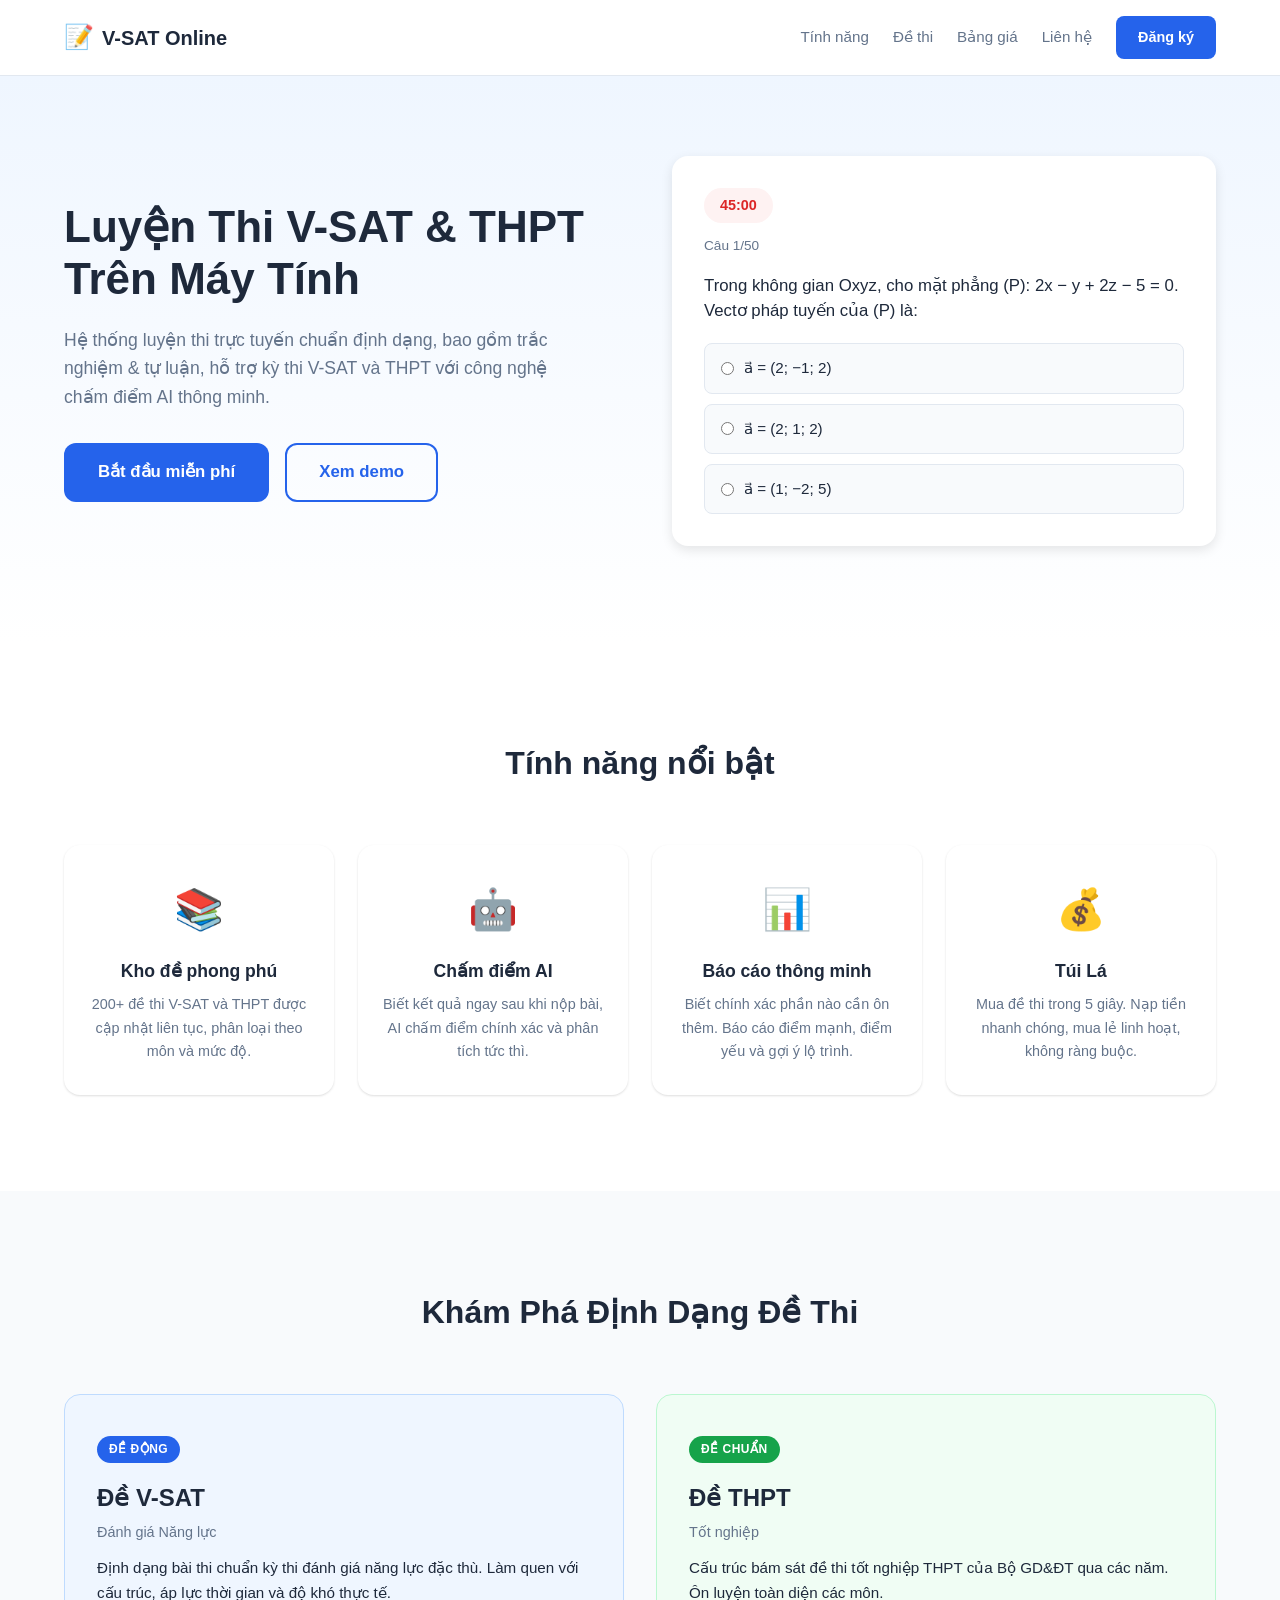
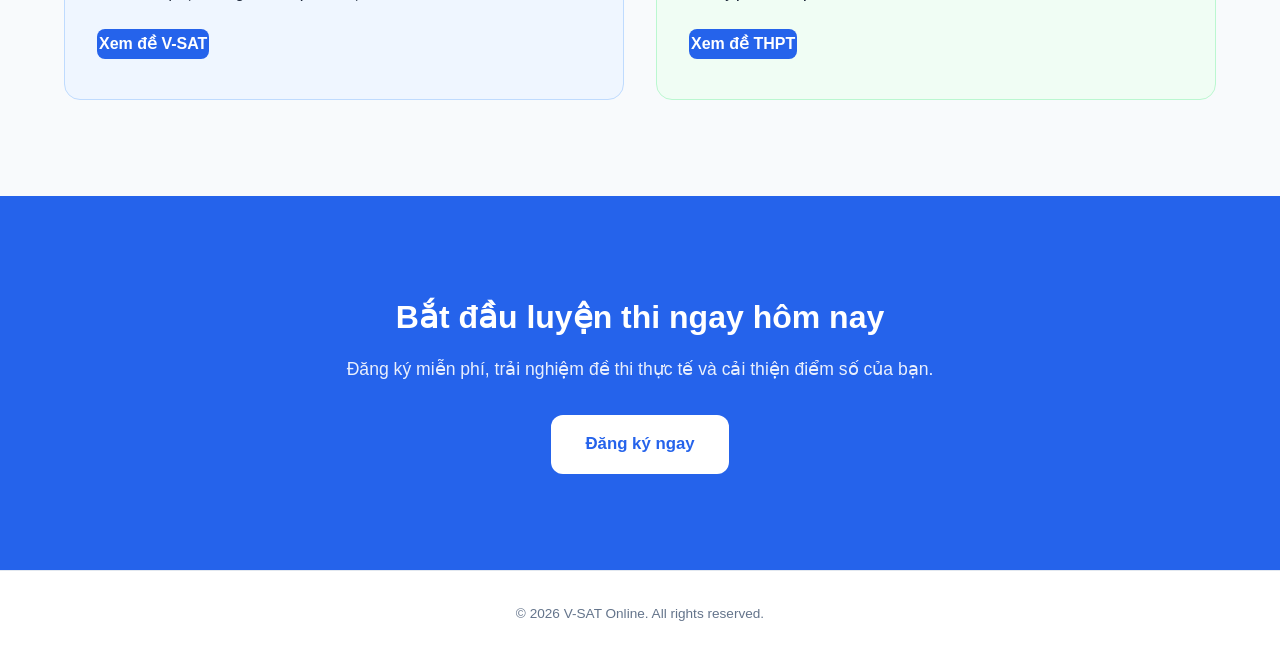
==== index.html @ c8a0648d "feat: scaffold landing page — header, hero, features, formats, CTA, footer" ====
<!DOCTYPE html>
<html lang="vi">
<head>
  <meta charset="UTF-8">
  <meta name="viewport" content="width=device-width, initial-scale=1.0">
  <title>Luyện Thi V-SAT & THPT Online</title>
  <link rel="stylesheet" href="style.css">
</head>
<body>
  <!-- Header -->
  <header class="header">
    <div class="container header__inner">
      <a href="/" class="logo">
        <span class="logo__icon">📝</span>
        <span class="logo__text">V-SAT Online</span>
      </a>
      <nav class="nav">
        <a href="#features" class="nav__link">Tính năng</a>
        <a href="#formats" class="nav__link">Đề thi</a>
        <a href="#pricing" class="nav__link">Bảng giá</a>
        <a href="#contact" class="nav__link">Liên hệ</a>
        <a href="#" class="btn btn--primary btn--sm">Đăng ký</a>
      </nav>
    </div>
  </header>

  <!-- Hero -->
  <section class="hero">
    <div class="container hero__inner">
      <div class="hero__content">
        <h1 class="hero__title">Luyện Thi V-SAT & THPT<br>Trên Máy Tính</h1>
        <p class="hero__desc">Hệ thống luyện thi trực tuyến chuẩn định dạng, bao gồm trắc nghiệm & tự luận, hỗ trợ kỳ thi V-SAT và THPT với công nghệ chấm điểm AI thông minh.</p>
        <div class="hero__actions">
          <a href="#" class="btn btn--primary btn--lg">Bắt đầu miễn phí</a>
          <a href="#" class="btn btn--outline btn--lg">Xem demo</a>
        </div>
      </div>
      <div class="hero__visual">
        <div class="hero__card">
          <div class="mock-exam">
            <div class="mock-exam__timer">45:00</div>
            <div class="mock-exam__progress">Câu 1/50</div>
            <p class="mock-exam__question">Trong không gian Oxyz, cho mặt phẳng (P): 2x − y + 2z − 5 = 0. Vectơ pháp tuyến của (P) là:</p>
            <div class="mock-exam__answers">
              <label class="mock-exam__option"><input type="radio" name="demo"> a⃗ = (2; −1; 2)</label>
              <label class="mock-exam__option"><input type="radio" name="demo"> a⃗ = (2; 1; 2)</label>
              <label class="mock-exam__option"><input type="radio" name="demo"> a⃗ = (1; −2; 5)</label>
            </div>
          </div>
        </div>
      </div>
    </div>
  </section>

  <!-- Features -->
  <section id="features" class="section">
    <div class="container">
      <h2 class="section__title">Tính năng nổi bật</h2>
      <div class="features-grid">
        <div class="feature-card">
          <div class="feature-card__icon">📚</div>
          <h3 class="feature-card__title">Kho đề phong phú</h3>
          <p class="feature-card__desc">200+ đề thi V-SAT và THPT được cập nhật liên tục, phân loại theo môn và mức độ.</p>
        </div>
        <div class="feature-card">
          <div class="feature-card__icon">🤖</div>
          <h3 class="feature-card__title">Chấm điểm AI</h3>
          <p class="feature-card__desc">Biết kết quả ngay sau khi nộp bài, AI chấm điểm chính xác và phân tích tức thì.</p>
        </div>
        <div class="feature-card">
          <div class="feature-card__icon">📊</div>
          <h3 class="feature-card__title">Báo cáo thông minh</h3>
          <p class="feature-card__desc">Biết chính xác phần nào cần ôn thêm. Báo cáo điểm mạnh, điểm yếu và gợi ý lộ trình.</p>
        </div>
        <div class="feature-card">
          <div class="feature-card__icon">💰</div>
          <h3 class="feature-card__title">Túi Lá</h3>
          <p class="feature-card__desc">Mua đề thi trong 5 giây. Nạp tiền nhanh chóng, mua lẻ linh hoạt, không ràng buộc.</p>
        </div>
      </div>
    </div>
  </section>

  <!-- Formats -->
  <section id="formats" class="section section--alt">
    <div class="container">
      <h2 class="section__title">Khám Phá Định Dạng Đề Thi</h2>
      <div class="formats-grid">
        <div class="format-card format-card--blue">
          <span class="format-card__badge">Đề động</span>
          <h3 class="format-card__title">Đề V-SAT</h3>
          <p class="format-card__sub">Đánh giá Năng lực</p>
          <p class="format-card__desc">Định dạng bài thi chuẩn kỳ thi đánh giá năng lực đặc thù. Làm quen với cấu trúc, áp lực thời gian và độ khó thực tế.</p>
          <a href="#" class="btn btn--primary">Xem đề V-SAT</a>
        </div>
        <div class="format-card format-card--green">
          <span class="format-card__badge">Đề chuẩn</span>
          <h3 class="format-card__title">Đề THPT</h3>
          <p class="format-card__sub">Tốt nghiệp</p>
          <p class="format-card__desc">Cấu trúc bám sát đề thi tốt nghiệp THPT của Bộ GD&ĐT qua các năm. Ôn luyện toàn diện các môn.</p>
          <a href="#" class="btn btn--primary">Xem đề THPT</a>
        </div>
      </div>
    </div>
  </section>

  <!-- CTA -->
  <section class="section cta">
    <div class="container cta__inner">
      <h2 class="cta__title">Bắt đầu luyện thi ngay hôm nay</h2>
      <p class="cta__desc">Đăng ký miễn phí, trải nghiệm đề thi thực tế và cải thiện điểm số của bạn.</p>
      <a href="#" class="btn btn--primary btn--lg">Đăng ký ngay</a>
    </div>
  </section>

  <!-- Footer -->
  <footer class="footer">
    <div class="container footer__inner">
      <p class="footer__copy">&copy; 2026 V-SAT Online. All rights reserved.</p>
    </div>
  </footer>
</body>
</html>
---- style.css ----
/* ========== RESET & BASE ========== */
*, *::before, *::after { margin: 0; padding: 0; box-sizing: border-box; }

:root {
  --color-primary: #2563eb;
  --color-primary-dark: #1d4ed8;
  --color-primary-light: #eff6ff;
  --color-green: #16a34a;
  --color-green-light: #f0fdf4;
  --color-text: #1e293b;
  --color-text-muted: #64748b;
  --color-bg: #ffffff;
  --color-bg-alt: #f8fafc;
  --color-border: #e2e8f0;
  --radius: 16px;
  --radius-sm: 8px;
  --shadow: 0 1px 3px rgba(0,0,0,.08), 0 1px 2px rgba(0,0,0,.06);
  --shadow-md: 0 4px 12px rgba(0,0,0,.1);
  --font: 'Inter', -apple-system, BlinkMacSystemFont, 'Segoe UI', sans-serif;
  --max-w: 1200px;
}

html { scroll-behavior: smooth; }

body {
  font-family: var(--font);
  color: var(--color-text);
  background: var(--color-bg);
  line-height: 1.6;
  -webkit-font-smoothing: antialiased;
}

a { text-decoration: none; color: inherit; }
img { max-width: 100%; display: block; }

.container {
  max-width: var(--max-w);
  margin: 0 auto;
  padding: 0 24px;
}

/* ========== HEADER ========== */
.header {
  position: sticky;
  top: 0;
  z-index: 100;
  background: var(--color-bg);
  border-bottom: 1px solid var(--color-border);
  padding: 16px 0;
}

.header__inner {
  display: flex;
  align-items: center;
  justify-content: space-between;
}

.logo {
  display: flex;
  align-items: center;
  gap: 8px;
  font-weight: 700;
  font-size: 1.25rem;
}

.logo__icon { font-size: 1.5rem; }

.nav {
  display: flex;
  align-items: center;
  gap: 24px;
}

.nav__link {
  font-size: .95rem;
  color: var(--color-text-muted);
  transition: color .2s;
}

.nav__link:hover { color: var(--color-primary); }

/* ========== BUTTONS ========== */
.btn {
  display: inline-flex;
  align-items: center;
  justify-content: center;
  font-weight: 600;
  border-radius: var(--radius-sm);
  border: 2px solid transparent;
  cursor: pointer;
  transition: all .2s;
  white-space: nowrap;
}

.btn--primary {
  background: var(--color-primary);
  color: #fff;
}

.btn--primary:hover {
  background: var(--color-primary-dark);
}

.btn--outline {
  background: transparent;
  color: var(--color-primary);
  border-color: var(--color-primary);
}

.btn--outline:hover {
  background: var(--color-primary-light);
}

.btn--sm { padding: 8px 20px; font-size: .9rem; }
.btn--md { padding: 12px 28px; font-size: 1rem; }
.btn--lg { padding: 14px 32px; font-size: 1.05rem; border-radius: 12px; }

/* ========== HERO ========== */
.hero {
  padding: 80px 0 96px;
  background: linear-gradient(180deg, var(--color-primary-light) 0%, var(--color-bg) 100%);
}

.hero__inner {
  display: grid;
  grid-template-columns: 1fr 1fr;
  gap: 64px;
  align-items: center;
}

.hero__title {
  font-size: 2.75rem;
  font-weight: 800;
  line-height: 1.2;
  margin-bottom: 20px;
}

.hero__desc {
  font-size: 1.1rem;
  color: var(--color-text-muted);
  margin-bottom: 32px;
  max-width: 520px;
}

.hero__actions {
  display: flex;
  gap: 16px;
  flex-wrap: wrap;
}

/* Hero mock card */
.hero__card {
  background: var(--color-bg);
  border-radius: var(--radius);
  box-shadow: var(--shadow-md);
  padding: 32px;
}

.mock-exam__timer {
  display: inline-block;
  background: #fef2f2;
  color: #dc2626;
  font-weight: 700;
  font-size: .9rem;
  padding: 6px 16px;
  border-radius: 999px;
  margin-bottom: 12px;
}

.mock-exam__progress {
  font-size: .85rem;
  color: var(--color-text-muted);
  margin-bottom: 16px;
}

.mock-exam__question {
  font-size: 1.05rem;
  margin-bottom: 20px;
  line-height: 1.5;
}

.mock-exam__answers {
  display: flex;
  flex-direction: column;
  gap: 10px;
}

.mock-exam__option {
  display: flex;
  align-items: center;
  gap: 10px;
  padding: 12px 16px;
  background: var(--color-bg-alt);
  border-radius: var(--radius-sm);
  border: 1px solid var(--color-border);
  cursor: pointer;
  transition: border-color .2s;
  font-size: .95rem;
}

.mock-exam__option:hover {
  border-color: var(--color-primary);
}

/* ========== SECTION ========== */
.section {
  padding: 96px 0;
}

.section--alt {
  background: var(--color-bg-alt);
}

.section__title {
  text-align: center;
  font-size: 2rem;
  font-weight: 800;
  margin-bottom: 56px;
}

/* ========== FEATURES ========== */
.features-grid {
  display: grid;
  grid-template-columns: repeat(4, 1fr);
  gap: 24px;
}

.feature-card {
  background: var(--color-bg);
  border-radius: var(--radius);
  padding: 32px 24px;
  box-shadow: var(--shadow);
  text-align: center;
  transition: transform .2s, box-shadow .2s;
}

.feature-card:hover {
  transform: translateY(-4px);
  box-shadow: var(--shadow-md);
}

.feature-card__icon {
  font-size: 2.5rem;
  margin-bottom: 16px;
}

.feature-card__title {
  font-size: 1.1rem;
  font-weight: 700;
  margin-bottom: 8px;
}

.feature-card__desc {
  font-size: .9rem;
  color: var(--color-text-muted);
}

/* ========== FORMATS ========== */
.formats-grid {
  display: grid;
  grid-template-columns: repeat(2, 1fr);
  gap: 32px;
}

.format-card {
  border-radius: var(--radius);
  padding: 40px 32px;
  position: relative;
}

.format-card--blue {
  background: var(--color-primary-light);
  border: 1px solid #bfdbfe;
}

.format-card--green {
  background: var(--color-green-light);
  border: 1px solid #bbf7d0;
}

.format-card__badge {
  display: inline-block;
  font-size: .75rem;
  font-weight: 600;
  text-transform: uppercase;
  letter-spacing: .5px;
  padding: 4px 12px;
  border-radius: 999px;
  margin-bottom: 16px;
}

.format-card--blue .format-card__badge {
  background: var(--color-primary);
  color: #fff;
}

.format-card--green .format-card__badge {
  background: var(--color-green);
  color: #fff;
}

.format-card__title {
  font-size: 1.5rem;
  font-weight: 800;
  margin-bottom: 4px;
}

.format-card__sub {
  font-size: .9rem;
  color: var(--color-text-muted);
  margin-bottom: 12px;
}

.format-card__desc {
  font-size: .95rem;
  margin-bottom: 24px;
}

/* ========== CTA ========== */
.cta {
  background: var(--color-primary);
  color: #fff;
  text-align: center;
}

.cta__title {
  font-size: 2rem;
  font-weight: 800;
  margin-bottom: 12px;
  color: #fff;
}

.cta__desc {
  font-size: 1.1rem;
  opacity: .9;
  margin-bottom: 32px;
  color: #fff;
}

.cta .btn--primary {
  background: #fff;
  color: var(--color-primary);
}

.cta .btn--primary:hover {
  background: #f0f0f0;
}

/* ========== FOOTER ========== */
.footer {
  padding: 32px 0;
  border-top: 1px solid var(--color-border);
  text-align: center;
}

.footer__copy {
  font-size: .85rem;
  color: var(--color-text-muted);
}

/* ========== RESPONSIVE ========== */
@media (max-width: 1024px) {
  .features-grid { grid-template-columns: repeat(2, 1fr); }
  .hero__inner { gap: 40px; }
}

@media (max-width: 768px) {
  .hero__inner { grid-template-columns: 1fr; text-align: center; }
  .hero__title { font-size: 2rem; }
  .hero__desc { margin: 0 auto 32px; }
  .hero__actions { justify-content: center; }
  .features-grid { grid-template-columns: 1fr; }
  .formats-grid { grid-template-columns: 1fr; }
  .nav { display: none; } /* TODO: hamburger menu */
  .section { padding: 64px 0; }
  .hero { padding: 48px 0 64px; }
}
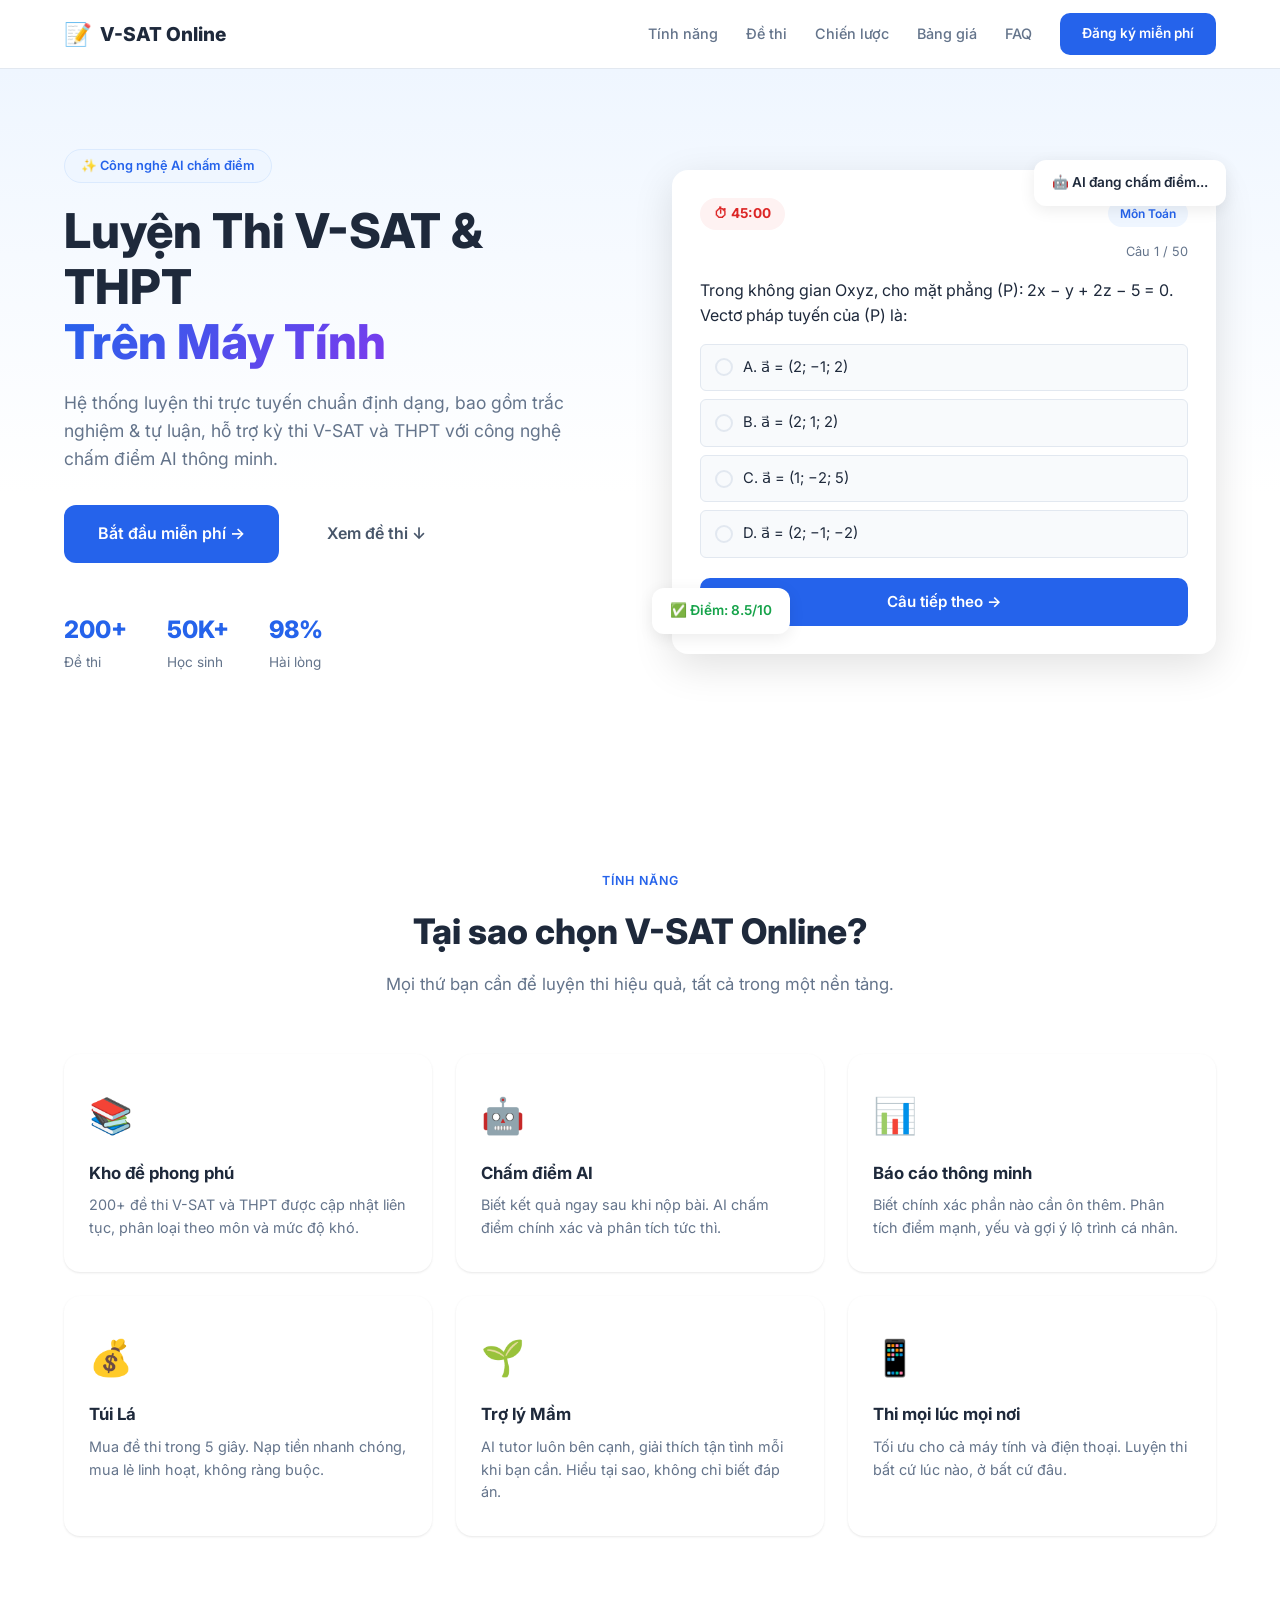
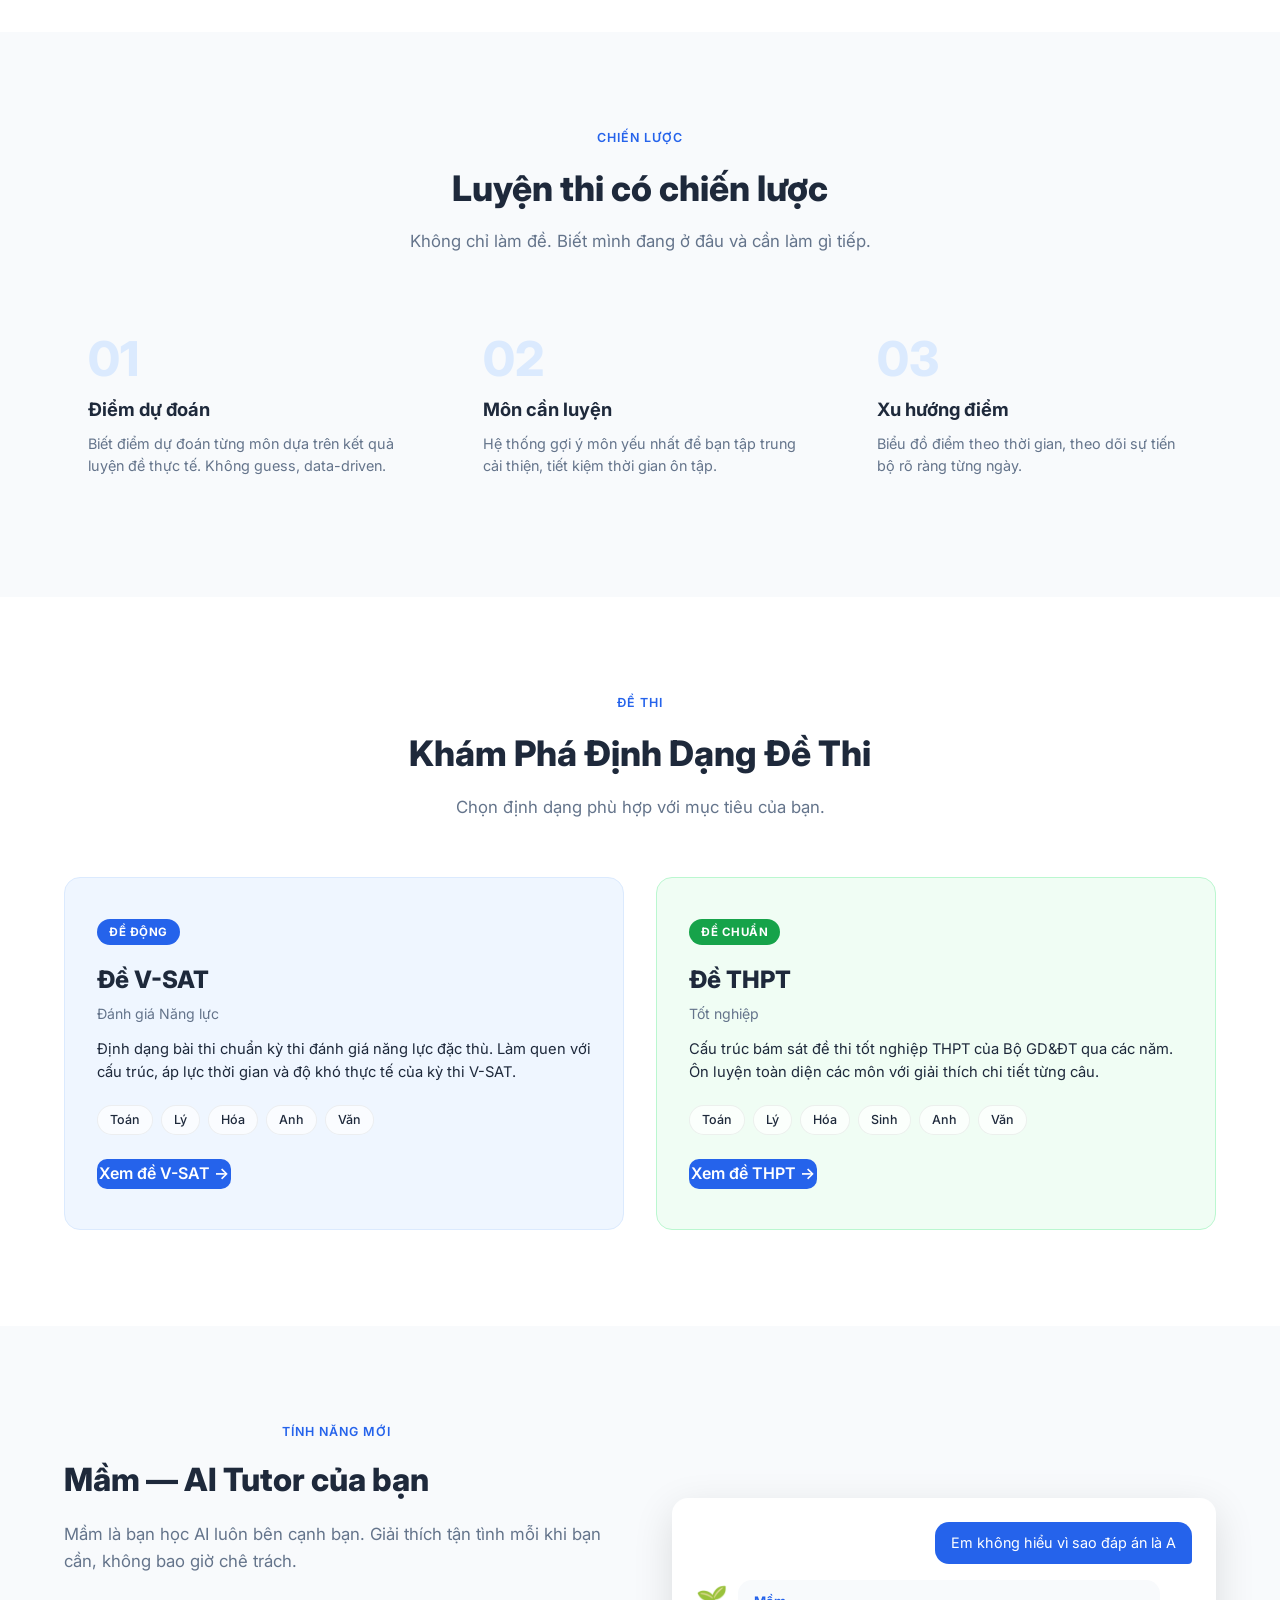
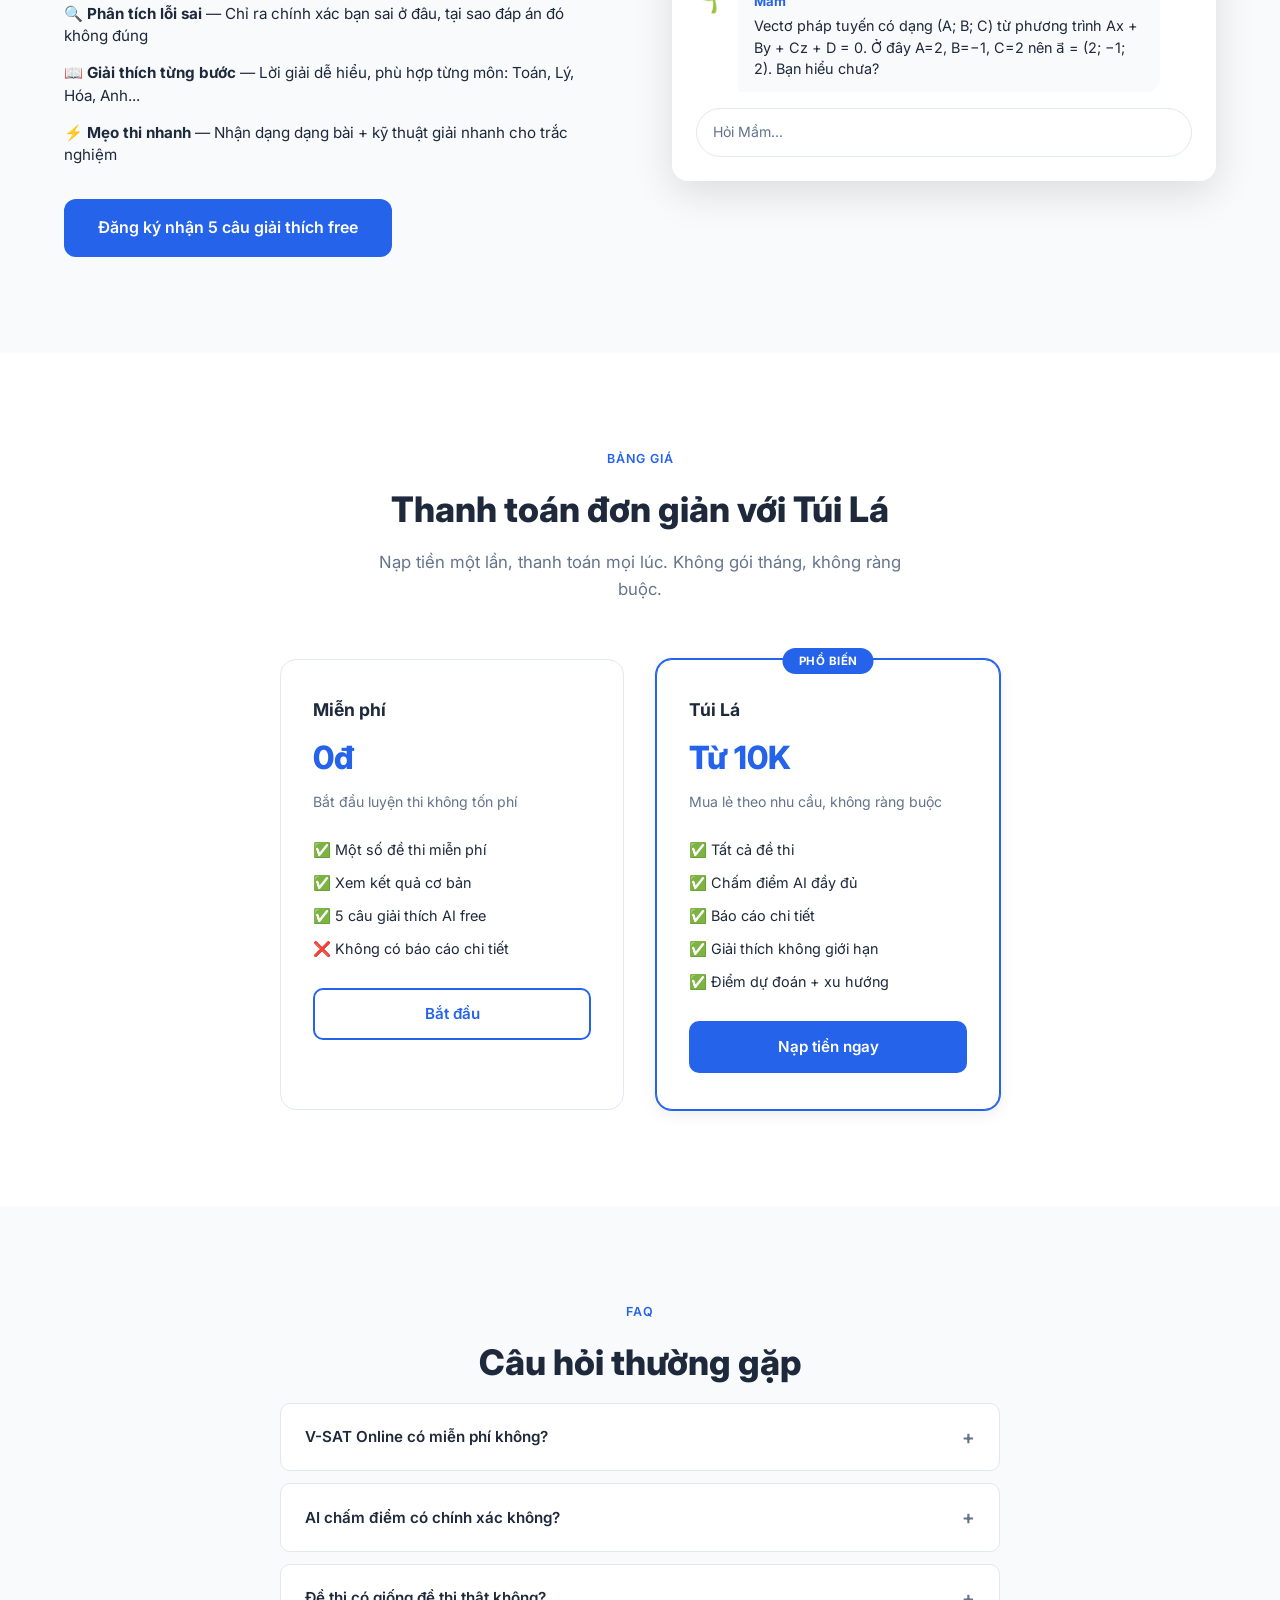
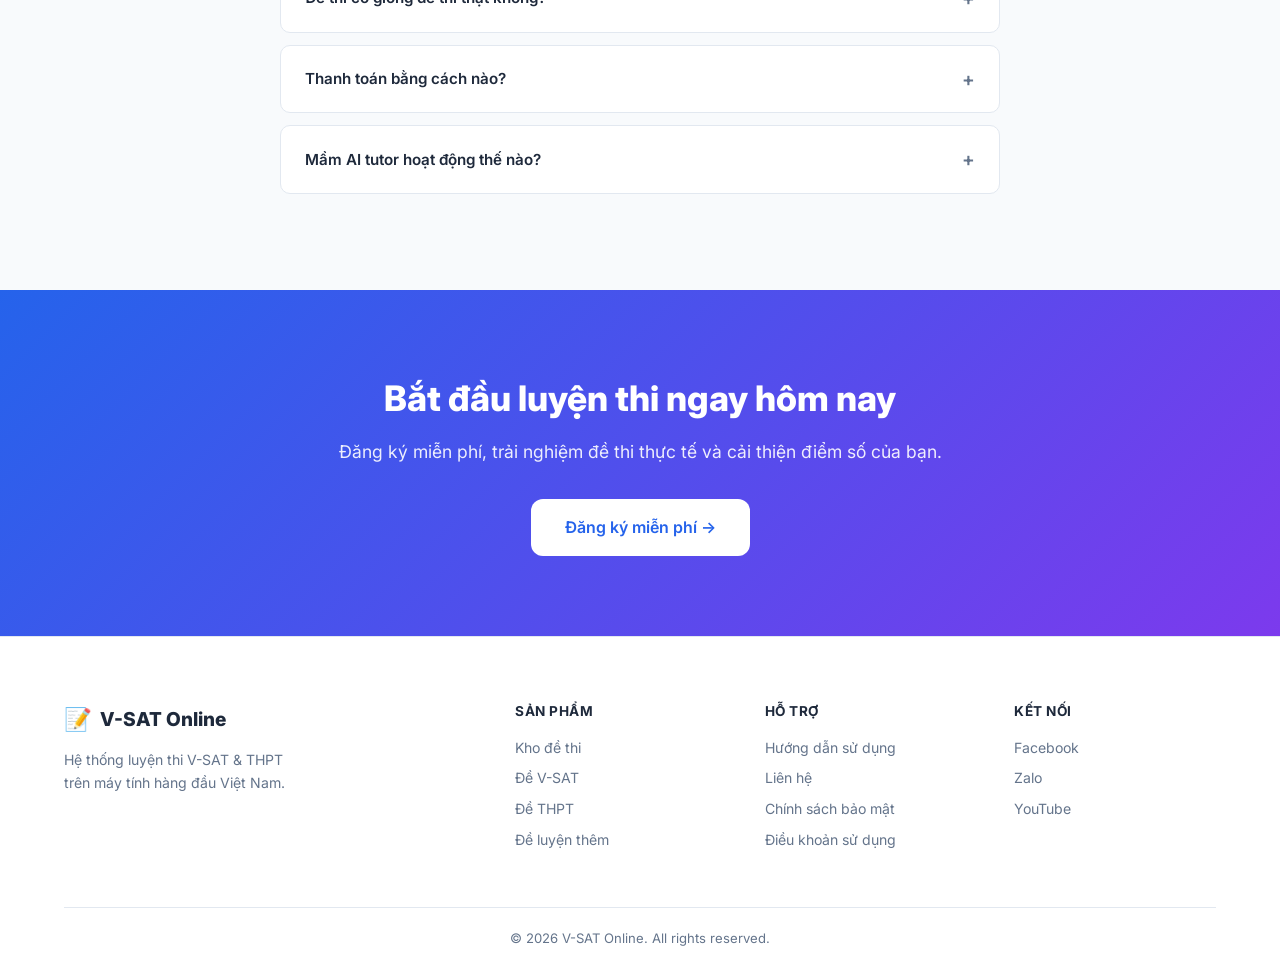
==== commit 79e1b25a: "feat: full landing page — hero, features, strategy, formats, AI tutor, pricing, FAQ, footer, respons" ====
--- a/index.html
+++ b/index.html
@@ -3,121 +3,364 @@
 <head>
   <meta charset="UTF-8">
   <meta name="viewport" content="width=device-width, initial-scale=1.0">
-  <title>Luyện Thi V-SAT & THPT Online</title>
+  <title>V-SAT Online — Luyện Thi V-SAT & THPT Trên Máy Tính</title>
+  <meta name="description" content="Hệ thống luyện thi trực tuyến chuẩn định dạng V-SAT và THPT. 200+ đề thi, chấm điểm AI, báo cáo thông minh.">
+  <link rel="preconnect" href="https://fonts.googleapis.com">
+  <link rel="preconnect" href="https://fonts.gstatic.com" crossorigin>
+  <link href="https://fonts.googleapis.com/css2?family=Inter:wght@400;500;600;700;800&display=swap" rel="stylesheet">
   <link rel="stylesheet" href="style.css">
 </head>
 <body>
-  <!-- Header -->
-  <header class="header">
-    <div class="container header__inner">
-      <a href="/" class="logo">
-        <span class="logo__icon">📝</span>
-        <span class="logo__text">V-SAT Online</span>
-      </a>
-      <nav class="nav">
-        <a href="#features" class="nav__link">Tính năng</a>
-        <a href="#formats" class="nav__link">Đề thi</a>
-        <a href="#pricing" class="nav__link">Bảng giá</a>
-        <a href="#contact" class="nav__link">Liên hệ</a>
-        <a href="#" class="btn btn--primary btn--sm">Đăng ký</a>
-      </nav>
-    </div>
-  </header>
-
-  <!-- Hero -->
-  <section class="hero">
-    <div class="container hero__inner">
-      <div class="hero__content">
-        <h1 class="hero__title">Luyện Thi V-SAT & THPT<br>Trên Máy Tính</h1>
-        <p class="hero__desc">Hệ thống luyện thi trực tuyến chuẩn định dạng, bao gồm trắc nghiệm & tự luận, hỗ trợ kỳ thi V-SAT và THPT với công nghệ chấm điểm AI thông minh.</p>
-        <div class="hero__actions">
-          <a href="#" class="btn btn--primary btn--lg">Bắt đầu miễn phí</a>
-          <a href="#" class="btn btn--outline btn--lg">Xem demo</a>
-        </div>
-      </div>
-      <div class="hero__visual">
-        <div class="hero__card">
-          <div class="mock-exam">
-            <div class="mock-exam__timer">45:00</div>
-            <div class="mock-exam__progress">Câu 1/50</div>
-            <p class="mock-exam__question">Trong không gian Oxyz, cho mặt phẳng (P): 2x − y + 2z − 5 = 0. Vectơ pháp tuyến của (P) là:</p>
-            <div class="mock-exam__answers">
-              <label class="mock-exam__option"><input type="radio" name="demo"> a⃗ = (2; −1; 2)</label>
-              <label class="mock-exam__option"><input type="radio" name="demo"> a⃗ = (2; 1; 2)</label>
-              <label class="mock-exam__option"><input type="radio" name="demo"> a⃗ = (1; −2; 5)</label>
+
+<!-- ==================== HEADER ==================== -->
+<header class="header" id="header">
+  <div class="container header__inner">
+    <a href="/" class="logo">
+      <span class="logo__icon">📝</span>
+      <span class="logo__text">V-SAT Online</span>
+    </a>
+    <nav class="nav" id="nav">
+      <a href="#features" class="nav__link">Tính năng</a>
+      <a href="#formats" class="nav__link">Đề thi</a>
+      <a href="#strategy" class="nav__link">Chiến lược</a>
+      <a href="#pricing" class="nav__link">Bảng giá</a>
+      <a href="#faq" class="nav__link">FAQ</a>
+      <a href="#" class="btn btn--primary btn--sm">Đăng ký miễn phí</a>
+    </nav>
+    <button class="hamburger" id="hamburger" aria-label="Menu">
+      <span></span><span></span><span></span>
+    </button>
+  </div>
+</header>
+
+<!-- ==================== HERO ==================== -->
+<section class="hero">
+  <div class="container hero__inner">
+    <div class="hero__content">
+      <span class="hero__badge">✨ Công nghệ AI chấm điểm</span>
+      <h1 class="hero__title">Luyện Thi V-SAT & THPT<br><span class="text-gradient">Trên Máy Tính</span></h1>
+      <p class="hero__desc">Hệ thống luyện thi trực tuyến chuẩn định dạng, bao gồm trắc nghiệm & tự luận, hỗ trợ kỳ thi V-SAT và THPT với công nghệ chấm điểm AI thông minh.</p>
+      <div class="hero__actions">
+        <a href="#" class="btn btn--primary btn--lg">Bắt đầu miễn phí →</a>
+        <a href="#formats" class="btn btn--ghost btn--lg">Xem đề thi ↓</a>
+      </div>
+      <div class="hero__stats">
+        <div class="hero__stat">
+          <span class="hero__stat-num">200+</span>
+          <span class="hero__stat-label">Đề thi</span>
+        </div>
+        <div class="hero__stat">
+          <span class="hero__stat-num">50K+</span>
+          <span class="hero__stat-label">Học sinh</span>
+        </div>
+        <div class="hero__stat">
+          <span class="hero__stat-num">98%</span>
+          <span class="hero__stat-label">Hài lòng</span>
+        </div>
+      </div>
+    </div>
+    <div class="hero__visual">
+      <div class="hero__card">
+        <div class="mock-exam">
+          <div class="mock-exam__header">
+            <span class="mock-exam__timer">⏱ 45:00</span>
+            <span class="mock-exam__badge">Môn Toán</span>
+          </div>
+          <div class="mock-exam__progress">
+            <div class="progress-bar">
+              <div class="progress-bar__fill" style="width: 2%"></div>
             </div>
+            <span>Câu 1 / 50</span>
           </div>
-        </div>
-      </div>
-    </div>
-  </section>
-
-  <!-- Features -->
-  <section id="features" class="section">
-    <div class="container">
-      <h2 class="section__title">Tính năng nổi bật</h2>
-      <div class="features-grid">
-        <div class="feature-card">
-          <div class="feature-card__icon">📚</div>
-          <h3 class="feature-card__title">Kho đề phong phú</h3>
-          <p class="feature-card__desc">200+ đề thi V-SAT và THPT được cập nhật liên tục, phân loại theo môn và mức độ.</p>
-        </div>
-        <div class="feature-card">
-          <div class="feature-card__icon">🤖</div>
-          <h3 class="feature-card__title">Chấm điểm AI</h3>
-          <p class="feature-card__desc">Biết kết quả ngay sau khi nộp bài, AI chấm điểm chính xác và phân tích tức thì.</p>
-        </div>
-        <div class="feature-card">
-          <div class="feature-card__icon">📊</div>
-          <h3 class="feature-card__title">Báo cáo thông minh</h3>
-          <p class="feature-card__desc">Biết chính xác phần nào cần ôn thêm. Báo cáo điểm mạnh, điểm yếu và gợi ý lộ trình.</p>
-        </div>
-        <div class="feature-card">
-          <div class="feature-card__icon">💰</div>
-          <h3 class="feature-card__title">Túi Lá</h3>
-          <p class="feature-card__desc">Mua đề thi trong 5 giây. Nạp tiền nhanh chóng, mua lẻ linh hoạt, không ràng buộc.</p>
-        </div>
-      </div>
-    </div>
-  </section>
-
-  <!-- Formats -->
-  <section id="formats" class="section section--alt">
-    <div class="container">
-      <h2 class="section__title">Khám Phá Định Dạng Đề Thi</h2>
-      <div class="formats-grid">
-        <div class="format-card format-card--blue">
-          <span class="format-card__badge">Đề động</span>
-          <h3 class="format-card__title">Đề V-SAT</h3>
-          <p class="format-card__sub">Đánh giá Năng lực</p>
-          <p class="format-card__desc">Định dạng bài thi chuẩn kỳ thi đánh giá năng lực đặc thù. Làm quen với cấu trúc, áp lực thời gian và độ khó thực tế.</p>
-          <a href="#" class="btn btn--primary">Xem đề V-SAT</a>
-        </div>
-        <div class="format-card format-card--green">
-          <span class="format-card__badge">Đề chuẩn</span>
-          <h3 class="format-card__title">Đề THPT</h3>
-          <p class="format-card__sub">Tốt nghiệp</p>
-          <p class="format-card__desc">Cấu trúc bám sát đề thi tốt nghiệp THPT của Bộ GD&ĐT qua các năm. Ôn luyện toàn diện các môn.</p>
-          <a href="#" class="btn btn--primary">Xem đề THPT</a>
-        </div>
-      </div>
-    </div>
-  </section>
-
-  <!-- CTA -->
-  <section class="section cta">
-    <div class="container cta__inner">
-      <h2 class="cta__title">Bắt đầu luyện thi ngay hôm nay</h2>
-      <p class="cta__desc">Đăng ký miễn phí, trải nghiệm đề thi thực tế và cải thiện điểm số của bạn.</p>
-      <a href="#" class="btn btn--primary btn--lg">Đăng ký ngay</a>
-    </div>
-  </section>
-
-  <!-- Footer -->
-  <footer class="footer">
-    <div class="container footer__inner">
-      <p class="footer__copy">&copy; 2026 V-SAT Online. All rights reserved.</p>
-    </div>
-  </footer>
+          <p class="mock-exam__question">Trong không gian Oxyz, cho mặt phẳng (P): 2x − y + 2z − 5 = 0. Vectơ pháp tuyến của (P) là:</p>
+          <div class="mock-exam__answers">
+            <label class="mock-exam__option">
+              <span class="radio"></span>
+              A. a⃗ = (2; −1; 2)
+            </label>
+            <label class="mock-exam__option">
+              <span class="radio"></span>
+              B. a⃗ = (2; 1; 2)
+            </label>
+            <label class="mock-exam__option">
+              <span class="radio"></span>
+              C. a⃗ = (1; −2; 5)
+            </label>
+            <label class="mock-exam__option">
+              <span class="radio"></span>
+              D. a⃗ = (2; −1; −2)
+            </label>
+          </div>
+          <button class="mock-exam__btn">Câu tiếp theo →</button>
+        </div>
+      </div>
+      <div class="hero__floating-card hero__floating-card--1">
+        <span>🤖</span> AI đang chấm điểm...
+      </div>
+      <div class="hero__floating-card hero__floating-card--2">
+        <span>✅</span> Điểm: 8.5/10
+      </div>
+    </div>
+  </div>
+</section>
+
+<!-- ==================== FEATURES ==================== -->
+<section id="features" class="section">
+  <div class="container">
+    <span class="section__badge">Tính năng</span>
+    <h2 class="section__title">Tại sao chọn V-SAT Online?</h2>
+    <p class="section__sub">Mọi thứ bạn cần để luyện thi hiệu quả, tất cả trong một nền tảng.</p>
+    <div class="features-grid">
+      <div class="feature-card">
+        <div class="feature-card__icon">📚</div>
+        <h3 class="feature-card__title">Kho đề phong phú</h3>
+        <p class="feature-card__desc">200+ đề thi V-SAT và THPT được cập nhật liên tục, phân loại theo môn và mức độ khó.</p>
+      </div>
+      <div class="feature-card">
+        <div class="feature-card__icon">🤖</div>
+        <h3 class="feature-card__title">Chấm điểm AI</h3>
+        <p class="feature-card__desc">Biết kết quả ngay sau khi nộp bài. AI chấm điểm chính xác và phân tích tức thì.</p>
+      </div>
+      <div class="feature-card">
+        <div class="feature-card__icon">📊</div>
+        <h3 class="feature-card__title">Báo cáo thông minh</h3>
+        <p class="feature-card__desc">Biết chính xác phần nào cần ôn thêm. Phân tích điểm mạnh, yếu và gợi ý lộ trình cá nhân.</p>
+      </div>
+      <div class="feature-card">
+        <div class="feature-card__icon">💰</div>
+        <h3 class="feature-card__title">Túi Lá</h3>
+        <p class="feature-card__desc">Mua đề thi trong 5 giây. Nạp tiền nhanh chóng, mua lẻ linh hoạt, không ràng buộc.</p>
+      </div>
+      <div class="feature-card">
+        <div class="feature-card__icon">🌱</div>
+        <h3 class="feature-card__title">Trợ lý Mầm</h3>
+        <p class="feature-card__desc">AI tutor luôn bên cạnh, giải thích tận tình mỗi khi bạn cần. Hiểu tại sao, không chỉ biết đáp án.</p>
+      </div>
+      <div class="feature-card">
+        <div class="feature-card__icon">📱</div>
+        <h3 class="feature-card__title">Thi mọi lúc mọi nơi</h3>
+        <p class="feature-card__desc">Tối ưu cho cả máy tính và điện thoại. Luyện thi bất cứ lúc nào, ở bất cứ đâu.</p>
+      </div>
+    </div>
+  </div>
+</section>
+
+<!-- ==================== STRATEGY ==================== -->
+<section id="strategy" class="section section--alt">
+  <div class="container">
+    <span class="section__badge">Chiến lược</span>
+    <h2 class="section__title">Luyện thi có chiến lược</h2>
+    <p class="section__sub">Không chỉ làm đề. Biết mình đang ở đâu và cần làm gì tiếp.</p>
+    <div class="strategy-grid">
+      <div class="strategy-item">
+        <div class="strategy-item__num">01</div>
+        <h3 class="strategy-item__title">Điểm dự đoán</h3>
+        <p class="strategy-item__desc">Biết điểm dự đoán từng môn dựa trên kết quả luyện đề thực tế. Không guess, data-driven.</p>
+      </div>
+      <div class="strategy-item">
+        <div class="strategy-item__num">02</div>
+        <h3 class="strategy-item__title">Môn cần luyện</h3>
+        <p class="strategy-item__desc">Hệ thống gợi ý môn yếu nhất để bạn tập trung cải thiện, tiết kiệm thời gian ôn tập.</p>
+      </div>
+      <div class="strategy-item">
+        <div class="strategy-item__num">03</div>
+        <h3 class="strategy-item__title">Xu hướng điểm</h3>
+        <p class="strategy-item__desc">Biểu đồ điểm theo thời gian, theo dõi sự tiến bộ rõ ràng từng ngày.</p>
+      </div>
+    </div>
+  </div>
+</section>
+
+<!-- ==================== FORMATS ==================== -->
+<section id="formats" class="section">
+  <div class="container">
+    <span class="section__badge">Đề thi</span>
+    <h2 class="section__title">Khám Phá Định Dạng Đề Thi</h2>
+    <p class="section__sub">Chọn định dạng phù hợp với mục tiêu của bạn.</p>
+    <div class="formats-grid">
+      <div class="format-card format-card--blue">
+        <span class="format-card__badge">Đề động</span>
+        <h3 class="format-card__title">Đề V-SAT</h3>
+        <p class="format-card__sub">Đánh giá Năng lực</p>
+        <p class="format-card__desc">Định dạng bài thi chuẩn kỳ thi đánh giá năng lực đặc thù. Làm quen với cấu trúc, áp lực thời gian và độ khó thực tế của kỳ thi V-SAT.</p>
+        <div class="format-card__tags">
+          <span class="tag">Toán</span>
+          <span class="tag">Lý</span>
+          <span class="tag">Hóa</span>
+          <span class="tag">Anh</span>
+          <span class="tag">Văn</span>
+        </div>
+        <a href="#" class="btn btn--primary">Xem đề V-SAT →</a>
+      </div>
+      <div class="format-card format-card--green">
+        <span class="format-card__badge">Đề chuẩn</span>
+        <h3 class="format-card__title">Đề THPT</h3>
+        <p class="format-card__sub">Tốt nghiệp</p>
+        <p class="format-card__desc">Cấu trúc bám sát đề thi tốt nghiệp THPT của Bộ GD&ĐT qua các năm. Ôn luyện toàn diện các môn với giải thích chi tiết từng câu.</p>
+        <div class="format-card__tags">
+          <span class="tag">Toán</span>
+          <span class="tag">Lý</span>
+          <span class="tag">Hóa</span>
+          <span class="tag">Sinh</span>
+          <span class="tag">Anh</span>
+          <span class="tag">Văn</span>
+        </div>
+        <a href="#" class="btn btn--primary">Xem đề THPT →</a>
+      </div>
+    </div>
+  </div>
+</section>
+
+<!-- ==================== MAM ==================== -->
+<section class="section section--alt">
+  <div class="container mam__inner">
+    <div class="mam__content">
+      <span class="section__badge">Tính năng mới</span>
+      <h2 class="mam__title">Mầm — AI Tutor của bạn</h2>
+      <p class="mam__desc">Mầm là bạn học AI luôn bên cạnh bạn. Giải thích tận tình mỗi khi bạn cần, không bao giờ chê trách.</p>
+      <ul class="mam__list">
+        <li>🔍 <strong>Phân tích lỗi sai</strong> — Chỉ ra chính xác bạn sai ở đâu, tại sao đáp án đó không đúng</li>
+        <li>📖 <strong>Giải thích từng bước</strong> — Lời giải dễ hiểu, phù hợp từng môn: Toán, Lý, Hóa, Anh...</li>
+        <li>⚡ <strong>Mẹo thi nhanh</strong> — Nhận dạng dạng bài + kỹ thuật giải nhanh cho trắc nghiệm</li>
+      </ul>
+      <a href="#" class="btn btn--primary btn--lg">Đăng ký nhận 5 câu giải thích free</a>
+    </div>
+    <div class="mam__visual">
+      <div class="chat-mock">
+        <div class="chat-mock__msg chat-mock__msg--user">
+          <span>Em không hiểu vì sao đáp án là A</span>
+        </div>
+        <div class="chat-mock__msg chat-mock__msg--bot">
+          <span class="chat-mock__avatar">🌱</span>
+          <div>
+            <strong>Mầm</strong>
+            <span>Vectơ pháp tuyến có dạng (A; B; C) từ phương trình Ax + By + Cz + D = 0. Ở đây A=2, B=−1, C=2 nên a⃗ = (2; −1; 2). Bạn hiểu chưa?</span>
+          </div>
+        </div>
+        <div class="chat-mock__input">
+          <span>Hỏi Mầm...</span>
+        </div>
+      </div>
+    </div>
+  </div>
+</section>
+
+<!-- ==================== PRICING ==================== -->
+<section id="pricing" class="section">
+  <div class="container">
+    <span class="section__badge">Bảng giá</span>
+    <h2 class="section__title">Thanh toán đơn giản với Túi Lá</h2>
+    <p class="section__sub">Nạp tiền một lần, thanh toán mọi lúc. Không gói tháng, không ràng buộc.</p>
+    <div class="pricing-grid">
+      <div class="pricing-card">
+        <h3 class="pricing-card__title">Miễn phí</h3>
+        <div class="pricing-card__price">0đ</div>
+        <p class="pricing-card__desc">Bắt đầu luyện thi không tốn phí</p>
+        <ul class="pricing-card__list">
+          <li>✅ Một số đề thi miễn phí</li>
+          <li>✅ Xem kết quả cơ bản</li>
+          <li>✅ 5 câu giải thích AI free</li>
+          <li>❌ Không có báo cáo chi tiết</li>
+        </ul>
+        <a href="#" class="btn btn--outline btn--md" style="width:100%">Bắt đầu</a>
+      </div>
+      <div class="pricing-card pricing-card--popular">
+        <span class="pricing-card__popular-badge">Phổ biến</span>
+        <h3 class="pricing-card__title">Túi Lá</h3>
+        <div class="pricing-card__price">Từ 10K</div>
+        <p class="pricing-card__desc">Mua lẻ theo nhu cầu, không ràng buộc</p>
+        <ul class="pricing-card__list">
+          <li>✅ Tất cả đề thi</li>
+          <li>✅ Chấm điểm AI đầy đủ</li>
+          <li>✅ Báo cáo chi tiết</li>
+          <li>✅ Giải thích không giới hạn</li>
+          <li>✅ Điểm dự đoán + xu hướng</li>
+        </ul>
+        <a href="#" class="btn btn--primary btn--md" style="width:100%">Nạp tiền ngay</a>
+      </div>
+    </div>
+  </div>
+</section>
+
+<!-- ==================== FAQ ==================== -->
+<section id="faq" class="section section--alt">
+  <div class="container">
+    <span class="section__badge">FAQ</span>
+    <h2 class="section__title">Câu hỏi thường gặp</h2>
+    <div class="faq-list">
+      <details class="faq-item">
+        <summary class="faq-item__q">V-SAT Online có miễn phí không?</summary>
+        <p class="faq-item__a">Bạn có thể bắt đầu miễn phí với một số đề thi cơ bản. Để truy cập toàn bộ kho đề và tính năng AI, bạn nạp tiền vào Túi Lá và mua lẻ theo nhu cầu.</p>
+      </details>
+      <details class="faq-item">
+        <summary class="faq-item__q">AI chấm điểm có chính xác không?</summary>
+        <p class="faq-item__a">Hệ thống AI của chúng tôi được训练 trên hàng nghìn đề thi thực tế, độ chính xác trên 95% cho trắc nghiệm. Đối với tự luận, AI sẽ chấm theo rubric chi tiết.</p>
+      </details>
+      <details class="faq-item">
+        <summary class="faq-item__q">Đề thi có giống đề thi thật không?</summary>
+        <p class="faq-item__a">Có. Đề V-SAT được thiết kế chuẩn cấu trúc kỳ thi đánh giá năng lực. Đề THPT bám sát đề thi tốt nghiệp của Bộ GD&ĐT qua các năm.</p>
+      </details>
+      <details class="faq-item">
+        <summary class="faq-item__q">Thanh toán bằng cách nào?</summary>
+        <p class="faq-item__a">Bạn nạp tiền vào Túi Lá qua BIDV, sau đó dùng Lá để mua đề thi. Nhanh gọn, không cần thẻ tín dụng.</p>
+      </details>
+      <details class="faq-item">
+        <summary class="faq-item__q">Mầm AI tutor hoạt động thế nào?</summary>
+        <p class="faq-item__a">Sau khi làm bài, bạn có thể hỏi Mầm giải thích bất kỳ câu nào. Mầm sẽ phân tích lỗi sai, giải thích từng bước và đưa ra mẹo thi nhanh.</p>
+      </details>
+    </div>
+  </div>
+</section>
+
+<!-- ==================== CTA ==================== -->
+<section class="cta">
+  <div class="container cta__inner">
+    <h2 class="cta__title">Bắt đầu luyện thi ngay hôm nay</h2>
+    <p class="cta__desc">Đăng ký miễn phí, trải nghiệm đề thi thực tế và cải thiện điểm số của bạn.</p>
+    <div class="cta__actions">
+      <a href="#" class="btn btn--cta btn--lg">Đăng ký miễn phí →</a>
+    </div>
+  </div>
+</section>
+
+<!-- ==================== FOOTER ==================== -->
+<footer class="footer">
+  <div class="container">
+    <div class="footer__grid">
+      <div class="footer__brand">
+        <a href="/" class="logo">
+          <span class="logo__icon">📝</span>
+          <span class="logo__text">V-SAT Online</span>
+        </a>
+        <p class="footer__tagline">Hệ thống luyện thi V-SAT & THPT<br>trên máy tính hàng đầu Việt Nam.</p>
+      </div>
+      <div class="footer__links">
+        <h4>Sản phẩm</h4>
+        <a href="#">Kho đề thi</a>
+        <a href="#">Đề V-SAT</a>
+        <a href="#">Đề THPT</a>
+        <a href="#">Đề luyện thêm</a>
+      </div>
+      <div class="footer__links">
+        <h4>Hỗ trợ</h4>
+        <a href="#">Hướng dẫn sử dụng</a>
+        <a href="#">Liên hệ</a>
+        <a href="#">Chính sách bảo mật</a>
+        <a href="#">Điều khoản sử dụng</a>
+      </div>
+      <div class="footer__links">
+        <h4>Kết nối</h4>
+        <a href="#">Facebook</a>
+        <a href="#">Zalo</a>
+        <a href="#">YouTube</a>
+      </div>
+    </div>
+    <div class="footer__bottom">
+      <p>&copy; 2026 V-SAT Online. All rights reserved.</p>
+    </div>
+  </div>
+</footer>
+
+<script src="main.js"></script>
 </body>
 </html>
--- a/style.css
+++ b/style.css
@@ -1,377 +1,373 @@
-/* ========== RESET & BASE ========== */
+/* ============================================================
+   V-SAT ONLINE — Landing Page CSS
+   Style: clean edu/SaaS, blue primary, white bg, generous spacing
+   ============================================================ */
+
+/* ========== RESET ========== */
 *, *::before, *::after { margin: 0; padding: 0; box-sizing: border-box; }
-
-:root {
-  --color-primary: #2563eb;
-  --color-primary-dark: #1d4ed8;
-  --color-primary-light: #eff6ff;
-  --color-green: #16a34a;
-  --color-green-light: #f0fdf4;
-  --color-text: #1e293b;
-  --color-text-muted: #64748b;
-  --color-bg: #ffffff;
-  --color-bg-alt: #f8fafc;
-  --color-border: #e2e8f0;
-  --radius: 16px;
-  --radius-sm: 8px;
-  --shadow: 0 1px 3px rgba(0,0,0,.08), 0 1px 2px rgba(0,0,0,.06);
-  --shadow-md: 0 4px 12px rgba(0,0,0,.1);
-  --font: 'Inter', -apple-system, BlinkMacSystemFont, 'Segoe UI', sans-serif;
-  --max-w: 1200px;
-}
-
-html { scroll-behavior: smooth; }
-
+html { scroll-behavior: smooth; scroll-padding-top: 80px; }
 body {
-  font-family: var(--font);
-  color: var(--color-text);
-  background: var(--color-bg);
+  font-family: 'Inter', -apple-system, BlinkMacSystemFont, 'Segoe UI', sans-serif;
+  color: #1e293b;
+  background: #fff;
   line-height: 1.6;
   -webkit-font-smoothing: antialiased;
 }
-
 a { text-decoration: none; color: inherit; }
-img { max-width: 100%; display: block; }
-
-.container {
-  max-width: var(--max-w);
-  margin: 0 auto;
-  padding: 0 24px;
+ul { list-style: none; }
+button { border: none; background: none; cursor: pointer; font: inherit; }
+
+/* ========== TOKENS ========== */
+:root {
+  --blue:       #2563eb;
+  --blue-dark:  #1d4ed8;
+  --blue-light: #eff6ff;
+  --blue-50:    #dbeafe;
+  --green:      #16a34a;
+  --green-light:#f0fdf4;
+  --green-50:   #bbf7d0;
+  --red:        #dc2626;
+  --red-light:  #fef2f2;
+  --text:       #1e293b;
+  --text-sub:   #475569;
+  --muted:      #64748b;
+  --border:     #e2e8f0;
+  --bg:         #ffffff;
+  --bg-alt:     #f8fafc;
+  --r:          16px;
+  --r-sm:       10px;
+  --r-xs:       6px;
+  --shadow:     0 1px 3px rgba(0,0,0,.06), 0 1px 2px rgba(0,0,0,.04);
+  --shadow-md:  0 4px 16px rgba(0,0,0,.08);
+  --shadow-lg:  0 12px 40px rgba(0,0,0,.12);
+  --max-w:      1200px;
+}
+
+/* ========== UTILS ========== */
+.container { max-width: var(--max-w); margin: 0 auto; padding: 0 24px; }
+.text-gradient {
+  background: linear-gradient(135deg, var(--blue) 0%, #7c3aed 100%);
+  -webkit-background-clip: text;
+  -webkit-text-fill-color: transparent;
+  background-clip: text;
 }
 
 /* ========== HEADER ========== */
 .header {
-  position: sticky;
-  top: 0;
-  z-index: 100;
-  background: var(--color-bg);
-  border-bottom: 1px solid var(--color-border);
-  padding: 16px 0;
-}
-
+  position: sticky; top: 0; z-index: 100;
+  background: rgba(255,255,255,.92);
+  backdrop-filter: blur(12px);
+  -webkit-backdrop-filter: blur(12px);
+  border-bottom: 1px solid var(--border);
+  transition: box-shadow .3s;
+}
+.header--scrolled { box-shadow: var(--shadow); }
 .header__inner {
-  display: flex;
-  align-items: center;
-  justify-content: space-between;
-}
-
-.logo {
-  display: flex;
-  align-items: center;
-  gap: 8px;
-  font-weight: 700;
-  font-size: 1.25rem;
-}
-
-.logo__icon { font-size: 1.5rem; }
-
-.nav {
-  display: flex;
-  align-items: center;
-  gap: 24px;
-}
-
-.nav__link {
-  font-size: .95rem;
-  color: var(--color-text-muted);
-  transition: color .2s;
-}
-
-.nav__link:hover { color: var(--color-primary); }
+  display: flex; align-items: center; justify-content: space-between;
+  height: 68px;
+}
+.logo { display: flex; align-items: center; gap: 8px; font-weight: 800; font-size: 1.2rem; }
+.logo__icon { font-size: 1.4rem; }
+.nav { display: flex; align-items: center; gap: 28px; }
+.nav__link { font-size: .9rem; font-weight: 500; color: var(--muted); transition: color .2s; }
+.nav__link:hover { color: var(--blue); }
+.hamburger { display: none; width: 28px; height: 20px; position: relative; z-index: 110; }
+.hamburger span {
+  display: block; width: 100%; height: 2px; background: var(--text);
+  border-radius: 2px; position: absolute; left: 0; transition: all .3s;
+}
+.hamburger span:nth-child(1) { top: 0; }
+.hamburger span:nth-child(2) { top: 9px; }
+.hamburger span:nth-child(3) { top: 18px; }
+.hamburger.active span:nth-child(1) { top: 9px; transform: rotate(45deg); }
+.hamburger.active span:nth-child(2) { opacity: 0; }
+.hamburger.active span:nth-child(3) { top: 9px; transform: rotate(-45deg); }
 
 /* ========== BUTTONS ========== */
 .btn {
-  display: inline-flex;
-  align-items: center;
-  justify-content: center;
-  font-weight: 600;
-  border-radius: var(--radius-sm);
-  border: 2px solid transparent;
-  cursor: pointer;
-  transition: all .2s;
-  white-space: nowrap;
-}
-
-.btn--primary {
-  background: var(--color-primary);
-  color: #fff;
-}
-
-.btn--primary:hover {
-  background: var(--color-primary-dark);
-}
-
-.btn--outline {
-  background: transparent;
-  color: var(--color-primary);
-  border-color: var(--color-primary);
-}
-
-.btn--outline:hover {
-  background: var(--color-primary-light);
-}
-
-.btn--sm { padding: 8px 20px; font-size: .9rem; }
-.btn--md { padding: 12px 28px; font-size: 1rem; }
-.btn--lg { padding: 14px 32px; font-size: 1.05rem; border-radius: 12px; }
+  display: inline-flex; align-items: center; justify-content: center;
+  font-weight: 600; border-radius: var(--r-sm); border: 2px solid transparent;
+  transition: all .2s; white-space: nowrap; cursor: pointer;
+}
+.btn--primary { background: var(--blue); color: #fff; }
+.btn--primary:hover { background: var(--blue-dark); transform: translateY(-1px); box-shadow: 0 4px 12px rgba(37,99,235,.3); }
+.btn--outline { background: transparent; color: var(--blue); border-color: var(--blue); }
+.btn--outline:hover { background: var(--blue-light); }
+.btn--ghost { background: transparent; color: var(--text-sub); }
+.btn--ghost:hover { color: var(--blue); background: var(--blue-light); }
+.btn--cta { background: #fff; color: var(--blue); font-size: 1.1rem; }
+.btn--cta:hover { transform: translateY(-2px); box-shadow: 0 8px 24px rgba(0,0,0,.15); }
+.btn--sm { padding: 8px 20px; font-size: .85rem; }
+.btn--md { padding: 12px 28px; font-size: .95rem; }
+.btn--lg { padding: 14px 32px; font-size: 1rem; border-radius: 12px; }
 
 /* ========== HERO ========== */
 .hero {
-  padding: 80px 0 96px;
-  background: linear-gradient(180deg, var(--color-primary-light) 0%, var(--color-bg) 100%);
-}
-
+  padding: 80px 0 100px;
+  background: linear-gradient(180deg, var(--blue-light) 0%, #fff 60%);
+  overflow: hidden;
+}
 .hero__inner {
-  display: grid;
-  grid-template-columns: 1fr 1fr;
-  gap: 64px;
-  align-items: center;
-}
-
+  display: grid; grid-template-columns: 1fr 1fr; gap: 64px; align-items: center;
+}
+.hero__badge {
+  display: inline-block; font-size: .8rem; font-weight: 600;
+  background: var(--blue-light); color: var(--blue); padding: 6px 16px;
+  border-radius: 999px; margin-bottom: 20px; border: 1px solid var(--blue-50);
+}
 .hero__title {
-  font-size: 2.75rem;
-  font-weight: 800;
-  line-height: 1.2;
-  margin-bottom: 20px;
-}
-
-.hero__desc {
-  font-size: 1.1rem;
-  color: var(--color-text-muted);
-  margin-bottom: 32px;
-  max-width: 520px;
-}
-
-.hero__actions {
-  display: flex;
-  gap: 16px;
-  flex-wrap: wrap;
-}
-
-/* Hero mock card */
+  font-size: 3rem; font-weight: 800; line-height: 1.15; margin-bottom: 20px;
+}
+.hero__desc { font-size: 1.1rem; color: var(--muted); margin-bottom: 32px; max-width: 500px; }
+.hero__actions { display: flex; gap: 14px; flex-wrap: wrap; margin-bottom: 48px; }
+.hero__stats { display: flex; gap: 40px; }
+.hero__stat-num { display: block; font-size: 1.5rem; font-weight: 800; color: var(--blue); }
+.hero__stat-label { font-size: .85rem; color: var(--muted); }
+
+/* Hero card */
+.hero__visual { position: relative; }
 .hero__card {
-  background: var(--color-bg);
-  border-radius: var(--radius);
-  box-shadow: var(--shadow-md);
-  padding: 32px;
-}
-
+  background: var(--bg); border-radius: var(--r); box-shadow: var(--shadow-lg);
+  padding: 28px; position: relative; z-index: 2;
+}
+.mock-exam__header { display: flex; justify-content: space-between; align-items: center; margin-bottom: 12px; }
 .mock-exam__timer {
-  display: inline-block;
-  background: #fef2f2;
-  color: #dc2626;
-  font-weight: 700;
-  font-size: .9rem;
-  padding: 6px 16px;
-  border-radius: 999px;
-  margin-bottom: 12px;
-}
-
-.mock-exam__progress {
-  font-size: .85rem;
-  color: var(--color-text-muted);
-  margin-bottom: 16px;
-}
-
-.mock-exam__question {
-  font-size: 1.05rem;
-  margin-bottom: 20px;
-  line-height: 1.5;
-}
-
-.mock-exam__answers {
-  display: flex;
-  flex-direction: column;
-  gap: 10px;
-}
-
+  display: inline-flex; align-items: center; gap: 4px;
+  background: var(--red-light); color: var(--red); font-weight: 700; font-size: .85rem;
+  padding: 5px 14px; border-radius: 999px;
+}
+.mock-exam__badge {
+  font-size: .75rem; font-weight: 600; background: var(--blue-light); color: var(--blue);
+  padding: 4px 12px; border-radius: 999px;
+}
+.progress-bar { height: 4px; background: var(--border); border-radius: 4px; margin-bottom: 8px; }
+.progress-bar__fill { height: 100%; background: var(--blue); border-radius: 4px; transition: width .5s; }
+.mock-exam__progress { display: flex; justify-content: space-between; align-items: center; font-size: .8rem; color: var(--muted); margin-bottom: 16px; }
+.mock-exam__question { font-size: 1rem; margin-bottom: 16px; line-height: 1.55; }
+.mock-exam__answers { display: flex; flex-direction: column; gap: 8px; margin-bottom: 20px; }
 .mock-exam__option {
-  display: flex;
-  align-items: center;
-  gap: 10px;
-  padding: 12px 16px;
-  background: var(--color-bg-alt);
-  border-radius: var(--radius-sm);
-  border: 1px solid var(--color-border);
-  cursor: pointer;
+  display: flex; align-items: center; gap: 10px;
+  padding: 11px 14px; background: var(--bg-alt); border-radius: var(--r-xs);
+  border: 1.5px solid var(--border); cursor: pointer; transition: all .2s; font-size: .92rem;
+}
+.mock-exam__option:hover { border-color: var(--blue); background: var(--blue-light); }
+.radio {
+  width: 18px; height: 18px; border-radius: 50%; border: 2px solid var(--border);
+  display: flex; align-items: center; justify-content: center; flex-shrink: 0;
   transition: border-color .2s;
-  font-size: .95rem;
-}
-
-.mock-exam__option:hover {
-  border-color: var(--color-primary);
+}
+.mock-exam__option:hover .radio { border-color: var(--blue); }
+.mock-exam__btn {
+  width: 100%; padding: 12px; background: var(--blue); color: #fff; font-weight: 600;
+  border-radius: var(--r-sm); font-size: .95rem; transition: background .2s;
+}
+.mock-exam__btn:hover { background: var(--blue-dark); }
+
+/* Floating cards */
+.hero__floating-card {
+  position: absolute; z-index: 3; padding: 12px 18px; background: #fff;
+  border-radius: 12px; box-shadow: var(--shadow-md); font-size: .85rem; font-weight: 600;
+  animation: float 3s ease-in-out infinite;
+}
+.hero__floating-card--1 { top: -10px; right: -10px; animation-delay: 0s; }
+.hero__floating-card--2 { bottom: 20px; left: -20px; animation-delay: 1.5s; color: var(--green); }
+@keyframes float {
+  0%, 100% { transform: translateY(0); }
+  50% { transform: translateY(-8px); }
 }
 
 /* ========== SECTION ========== */
-.section {
-  padding: 96px 0;
-}
-
-.section--alt {
-  background: var(--color-bg-alt);
-}
-
-.section__title {
-  text-align: center;
-  font-size: 2rem;
-  font-weight: 800;
-  margin-bottom: 56px;
-}
+.section { padding: 96px 0; }
+.section--alt { background: var(--bg-alt); }
+.section__badge {
+  display: block; text-align: center; font-size: .78rem; font-weight: 600;
+  text-transform: uppercase; letter-spacing: 1px; color: var(--blue); margin-bottom: 12px;
+}
+.section__title { text-align: center; font-size: 2.2rem; font-weight: 800; margin-bottom: 12px; }
+.section__sub { text-align: center; color: var(--muted); font-size: 1.05rem; margin-bottom: 56px; max-width: 560px; margin-left: auto; margin-right: auto; }
 
 /* ========== FEATURES ========== */
-.features-grid {
-  display: grid;
-  grid-template-columns: repeat(4, 1fr);
-  gap: 24px;
-}
-
+.features-grid { display: grid; grid-template-columns: repeat(3, 1fr); gap: 24px; }
 .feature-card {
-  background: var(--color-bg);
-  border-radius: var(--radius);
-  padding: 32px 24px;
-  box-shadow: var(--shadow);
-  text-align: center;
-  transition: transform .2s, box-shadow .2s;
-}
-
-.feature-card:hover {
-  transform: translateY(-4px);
-  box-shadow: var(--shadow-md);
-}
-
-.feature-card__icon {
-  font-size: 2.5rem;
-  margin-bottom: 16px;
-}
-
-.feature-card__title {
-  font-size: 1.1rem;
-  font-weight: 700;
-  margin-bottom: 8px;
-}
-
-.feature-card__desc {
-  font-size: .9rem;
-  color: var(--color-text-muted);
-}
+  background: var(--bg); border-radius: var(--r); padding: 32px 24px;
+  box-shadow: var(--shadow); transition: transform .25s, box-shadow .25s;
+  border: 1px solid transparent;
+}
+.feature-card:hover { transform: translateY(-4px); box-shadow: var(--shadow-md); border-color: var(--blue-50); }
+.feature-card__icon { font-size: 2.2rem; margin-bottom: 16px; }
+.feature-card__title { font-size: 1.05rem; font-weight: 700; margin-bottom: 8px; }
+.feature-card__desc { font-size: .9rem; color: var(--muted); line-height: 1.55; }
+
+/* ========== STRATEGY ========== */
+.strategy-grid { display: grid; grid-template-columns: repeat(3, 1fr); gap: 32px; }
+.strategy-item { padding: 24px; }
+.strategy-item__num {
+  font-size: 3rem; font-weight: 800; color: var(--blue-50); line-height: 1; margin-bottom: 12px;
+}
+.strategy-item__title { font-size: 1.15rem; font-weight: 700; margin-bottom: 8px; }
+.strategy-item__desc { font-size: .9rem; color: var(--muted); line-height: 1.55; }
 
 /* ========== FORMATS ========== */
-.formats-grid {
-  display: grid;
-  grid-template-columns: repeat(2, 1fr);
-  gap: 32px;
-}
-
-.format-card {
-  border-radius: var(--radius);
-  padding: 40px 32px;
-  position: relative;
-}
-
-.format-card--blue {
-  background: var(--color-primary-light);
-  border: 1px solid #bfdbfe;
-}
-
-.format-card--green {
-  background: var(--color-green-light);
-  border: 1px solid #bbf7d0;
-}
-
+.formats-grid { display: grid; grid-template-columns: repeat(2, 1fr); gap: 32px; }
+.format-card { border-radius: var(--r); padding: 40px 32px; position: relative; }
+.format-card--blue { background: var(--blue-light); border: 1px solid var(--blue-50); }
+.format-card--green { background: var(--green-light); border: 1px solid var(--green-50); }
 .format-card__badge {
-  display: inline-block;
-  font-size: .75rem;
-  font-weight: 600;
-  text-transform: uppercase;
-  letter-spacing: .5px;
-  padding: 4px 12px;
-  border-radius: 999px;
-  margin-bottom: 16px;
-}
-
-.format-card--blue .format-card__badge {
-  background: var(--color-primary);
-  color: #fff;
-}
-
-.format-card--green .format-card__badge {
-  background: var(--color-green);
-  color: #fff;
-}
-
-.format-card__title {
-  font-size: 1.5rem;
-  font-weight: 800;
-  margin-bottom: 4px;
-}
-
-.format-card__sub {
-  font-size: .9rem;
-  color: var(--color-text-muted);
-  margin-bottom: 12px;
-}
-
-.format-card__desc {
-  font-size: .95rem;
-  margin-bottom: 24px;
-}
+  display: inline-block; font-size: .72rem; font-weight: 700; text-transform: uppercase;
+  letter-spacing: .5px; padding: 4px 12px; border-radius: 999px; margin-bottom: 16px; color: #fff;
+}
+.format-card--blue .format-card__badge { background: var(--blue); }
+.format-card--green .format-card__badge { background: var(--green); }
+.format-card__title { font-size: 1.5rem; font-weight: 800; margin-bottom: 4px; }
+.format-card__sub { font-size: .88rem; color: var(--muted); margin-bottom: 12px; }
+.format-card__desc { font-size: .92rem; line-height: 1.6; margin-bottom: 20px; }
+.format-card__tags { display: flex; flex-wrap: wrap; gap: 8px; margin-bottom: 24px; }
+.tag {
+  font-size: .78rem; font-weight: 500; padding: 4px 12px; border-radius: 999px;
+  background: rgba(255,255,255,.7); border: 1px solid rgba(0,0,0,.06);
+}
+
+/* ========== MAM / AI TUTOR ========== */
+.mam__inner { display: grid; grid-template-columns: 1fr 1fr; gap: 64px; align-items: center; }
+.mam__title { font-size: 2rem; font-weight: 800; margin: 12px 0 16px; }
+.mam__desc { color: var(--muted); font-size: 1.05rem; margin-bottom: 28px; }
+.mam__list { display: flex; flex-direction: column; gap: 14px; margin-bottom: 32px; }
+.mam__list li { font-size: .95rem; line-height: 1.5; }
+
+/* Chat mock */
+.chat-mock {
+  background: var(--bg); border-radius: var(--r); box-shadow: var(--shadow-lg);
+  padding: 24px; display: flex; flex-direction: column; gap: 16px;
+}
+.chat-mock__msg {
+  display: flex; gap: 10px; align-items: flex-start; font-size: .9rem; line-height: 1.5;
+}
+.chat-mock__msg--user {
+  justify-content: flex-end;
+}
+.chat-mock__msg--user span {
+  background: var(--blue); color: #fff; padding: 10px 16px;
+  border-radius: 14px 14px 4px 14px; max-width: 80%;
+}
+.chat-mock__msg--bot { flex-direction: row; }
+.chat-mock__msg--bot > div {
+  background: var(--bg-alt); padding: 12px 16px; border-radius: 14px 14px 14px 4px; max-width: 85%;
+}
+.chat-mock__msg--bot strong { display: block; font-size: .82rem; color: var(--blue); margin-bottom: 4px; }
+.chat-mock__avatar { font-size: 1.6rem; flex-shrink: 0; }
+.chat-mock__input {
+  padding: 12px 16px; border: 1.5px solid var(--border); border-radius: 999px;
+  font-size: .88rem; color: var(--muted);
+}
+
+/* ========== PRICING ========== */
+.pricing-grid { display: grid; grid-template-columns: repeat(2, 1fr); gap: 32px; max-width: 720px; margin: 0 auto; }
+.pricing-card {
+  background: var(--bg); border-radius: var(--r); padding: 36px 32px;
+  border: 1.5px solid var(--border); position: relative; transition: box-shadow .25s;
+}
+.pricing-card:hover { box-shadow: var(--shadow-md); }
+.pricing-card--popular {
+  border-color: var(--blue);
+  box-shadow: 0 0 0 1px var(--blue), var(--shadow-md);
+}
+.pricing-card__popular-badge {
+  position: absolute; top: -12px; left: 50%; transform: translateX(-50%);
+  background: var(--blue); color: #fff; font-size: .72rem; font-weight: 700;
+  padding: 4px 16px; border-radius: 999px; text-transform: uppercase; letter-spacing: .5px;
+}
+.pricing-card__title { font-size: 1.1rem; font-weight: 700; margin-bottom: 8px; }
+.pricing-card__price { font-size: 2rem; font-weight: 800; color: var(--blue); margin-bottom: 8px; }
+.pricing-card__desc { font-size: .88rem; color: var(--muted); margin-bottom: 24px; }
+.pricing-card__list { display: flex; flex-direction: column; gap: 10px; margin-bottom: 28px; }
+.pricing-card__list li { font-size: .9rem; }
+
+/* ========== FAQ ========== */
+.faq-list { max-width: 720px; margin: 0 auto; display: flex; flex-direction: column; gap: 12px; }
+.faq-item {
+  background: var(--bg); border-radius: var(--r-sm); border: 1px solid var(--border);
+  overflow: hidden; transition: box-shadow .2s;
+}
+.faq-item[open] { box-shadow: var(--shadow); }
+.faq-item__q {
+  padding: 18px 24px; font-weight: 600; font-size: .95rem; cursor: pointer;
+  list-style: none; display: flex; justify-content: space-between; align-items: center;
+}
+.faq-item__q::-webkit-details-marker { display: none; }
+.faq-item__q::after { content: '+'; font-size: 1.2rem; color: var(--muted); transition: transform .2s; }
+.faq-item[open] .faq-item__q::after { content: '−'; }
+.faq-item__a { padding: 0 24px 18px; font-size: .9rem; color: var(--text-sub); line-height: 1.6; }
 
 /* ========== CTA ========== */
 .cta {
-  background: var(--color-primary);
-  color: #fff;
-  text-align: center;
-}
-
-.cta__title {
-  font-size: 2rem;
-  font-weight: 800;
-  margin-bottom: 12px;
-  color: #fff;
-}
-
-.cta__desc {
-  font-size: 1.1rem;
-  opacity: .9;
-  margin-bottom: 32px;
-  color: #fff;
-}
-
-.cta .btn--primary {
-  background: #fff;
-  color: var(--color-primary);
-}
-
-.cta .btn--primary:hover {
-  background: #f0f0f0;
-}
+  background: linear-gradient(135deg, var(--blue) 0%, #7c3aed 100%);
+  color: #fff; text-align: center;
+}
+.cta__inner { padding: 80px 0; }
+.cta__title { font-size: 2.2rem; font-weight: 800; margin-bottom: 12px; color: #fff; }
+.cta__desc { font-size: 1.1rem; opacity: .9; margin-bottom: 32px; color: #fff; }
 
 /* ========== FOOTER ========== */
-.footer {
-  padding: 32px 0;
-  border-top: 1px solid var(--color-border);
-  text-align: center;
-}
-
-.footer__copy {
-  font-size: .85rem;
-  color: var(--color-text-muted);
+.footer { padding: 64px 0 0; border-top: 1px solid var(--border); }
+.footer__grid {
+  display: grid; grid-template-columns: 2fr 1fr 1fr 1fr; gap: 48px; margin-bottom: 48px;
+}
+.footer__tagline { font-size: .88rem; color: var(--muted); margin-top: 12px; line-height: 1.6; }
+.footer__links h4 { font-size: .85rem; font-weight: 700; margin-bottom: 14px; text-transform: uppercase; letter-spacing: .5px; }
+.footer__links a { display: block; font-size: .88rem; color: var(--muted); margin-bottom: 8px; transition: color .2s; }
+.footer__links a:hover { color: var(--blue); }
+.footer__bottom {
+  border-top: 1px solid var(--border); padding: 20px 0; text-align: center;
+  font-size: .82rem; color: var(--muted);
 }
 
 /* ========== RESPONSIVE ========== */
 @media (max-width: 1024px) {
   .features-grid { grid-template-columns: repeat(2, 1fr); }
   .hero__inner { gap: 40px; }
+  .hero__title { font-size: 2.5rem; }
 }
 
 @media (max-width: 768px) {
+  /* Mobile nav */
+  .hamburger { display: block; }
+  .nav {
+    position: fixed; top: 0; right: -100%; width: 280px; height: 100vh;
+    background: var(--bg); flex-direction: column; align-items: flex-start;
+    padding: 80px 32px 32px; gap: 20px; box-shadow: var(--shadow-lg);
+    transition: right .35s ease;
+  }
+  .nav.active { right: 0; }
+  .nav__link { font-size: 1.05rem; }
+
+  /* Hero */
   .hero__inner { grid-template-columns: 1fr; text-align: center; }
   .hero__title { font-size: 2rem; }
   .hero__desc { margin: 0 auto 32px; }
   .hero__actions { justify-content: center; }
+  .hero__stats { justify-content: center; gap: 28px; }
+  .hero__floating-card { display: none; }
+
+  /* Grids */
   .features-grid { grid-template-columns: 1fr; }
+  .strategy-grid { grid-template-columns: 1fr; gap: 20px; }
   .formats-grid { grid-template-columns: 1fr; }
-  .nav { display: none; } /* TODO: hamburger menu */
+  .pricing-grid { grid-template-columns: 1fr; max-width: 400px; }
+  .mam__inner { grid-template-columns: 1fr; }
+  .footer__grid { grid-template-columns: 1fr 1fr; gap: 32px; }
+
+  /* Spacing */
   .section { padding: 64px 0; }
   .hero { padding: 48px 0 64px; }
-}
+  .cta__inner { padding: 56px 0; }
+  .section__title { font-size: 1.7rem; }
+  .mam__title { font-size: 1.5rem; }
+  .cta__title { font-size: 1.6rem; }
+}
+
+@media (max-width: 480px) {
+  .hero__title { font-size: 1.7rem; }
+  .hero__stats { flex-direction: column; gap: 12px; }
+  .footer__grid { grid-template-columns: 1fr; gap: 24px; }
+  .btn--lg { padding: 12px 24px; font-size: .95rem; }
+}
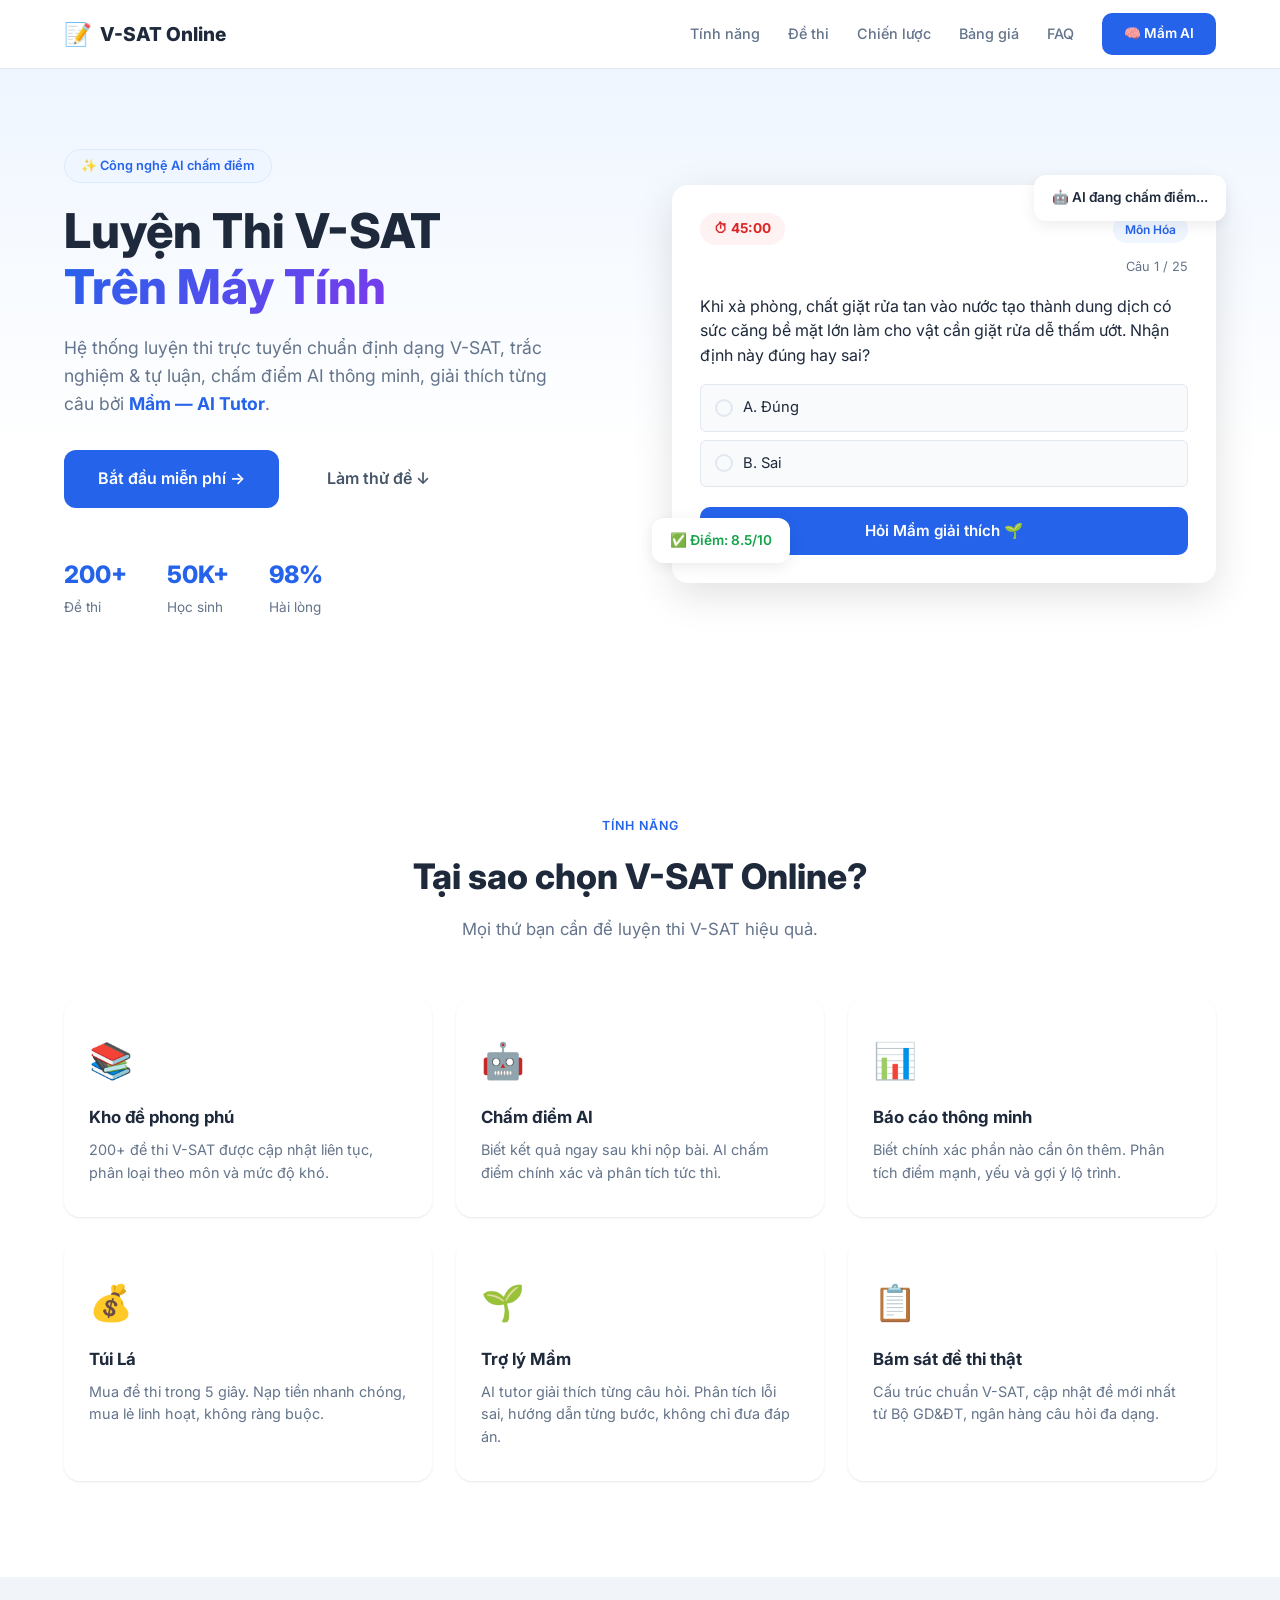
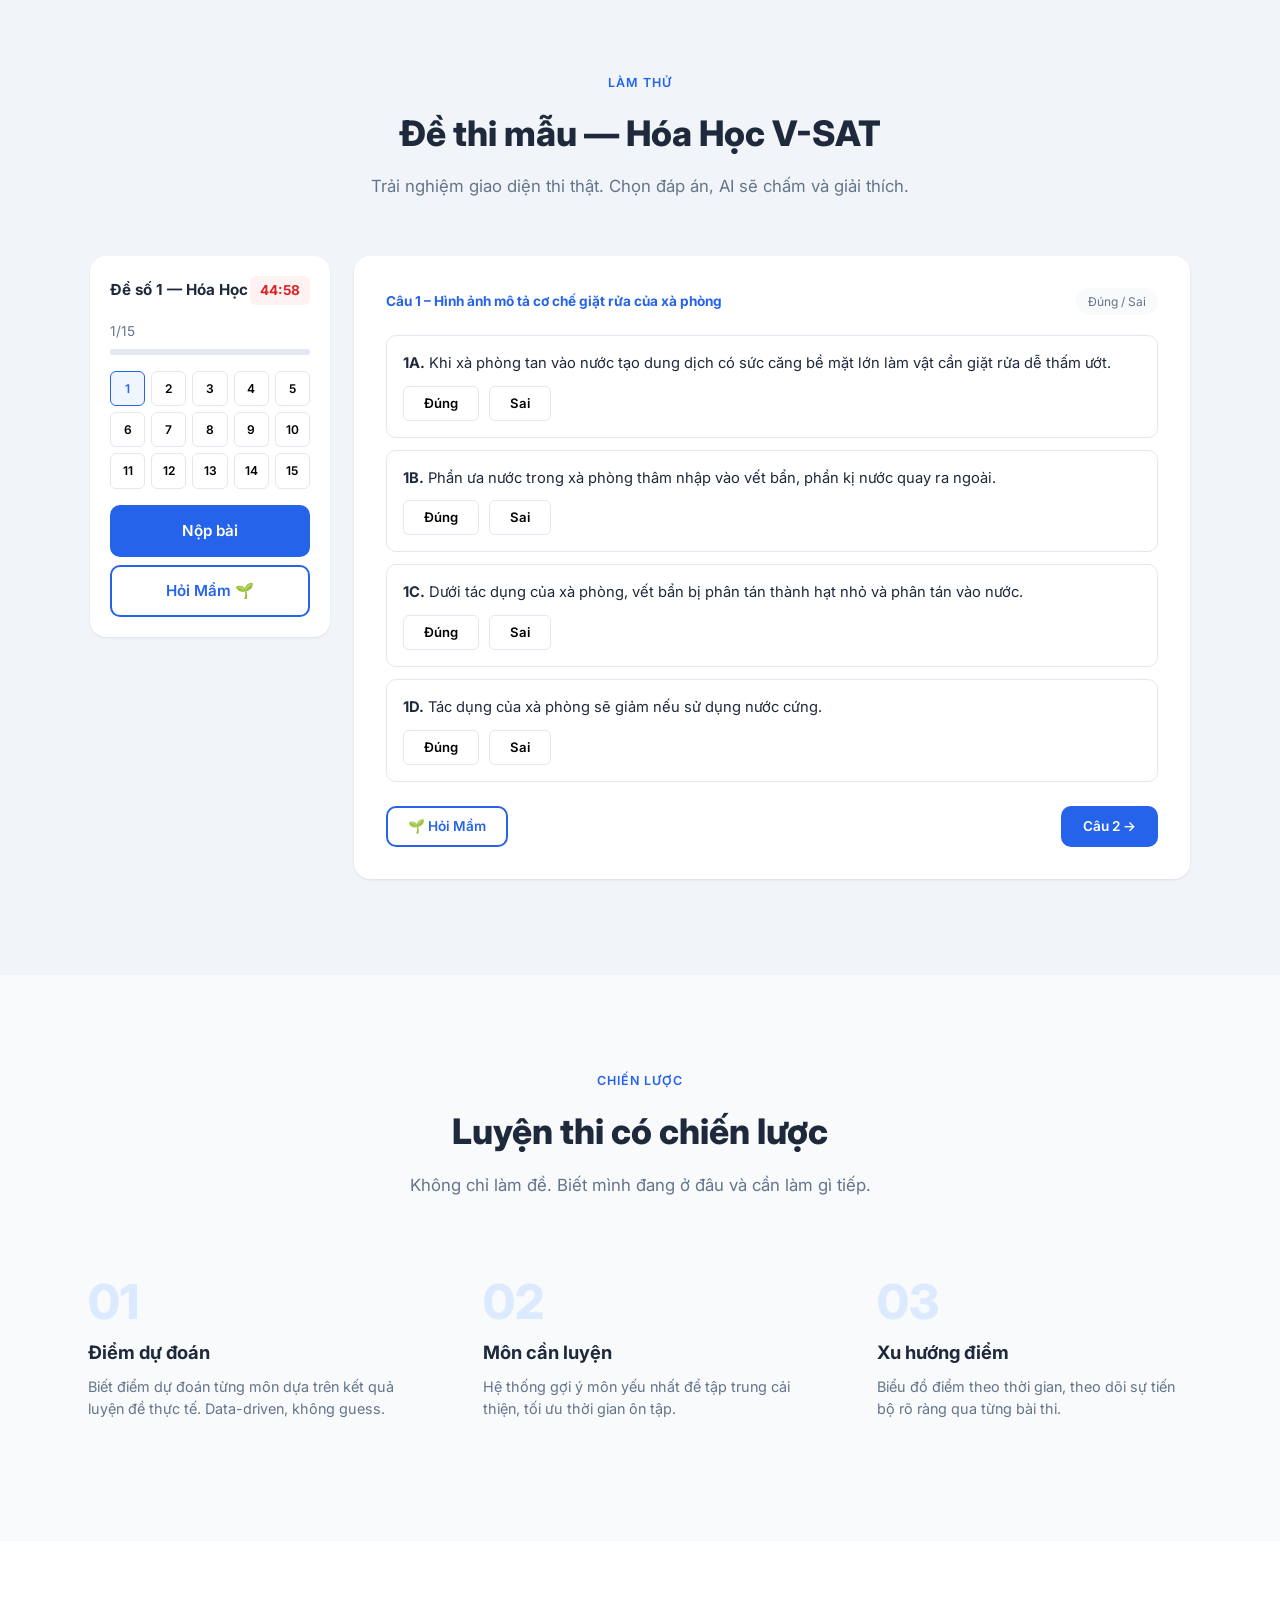
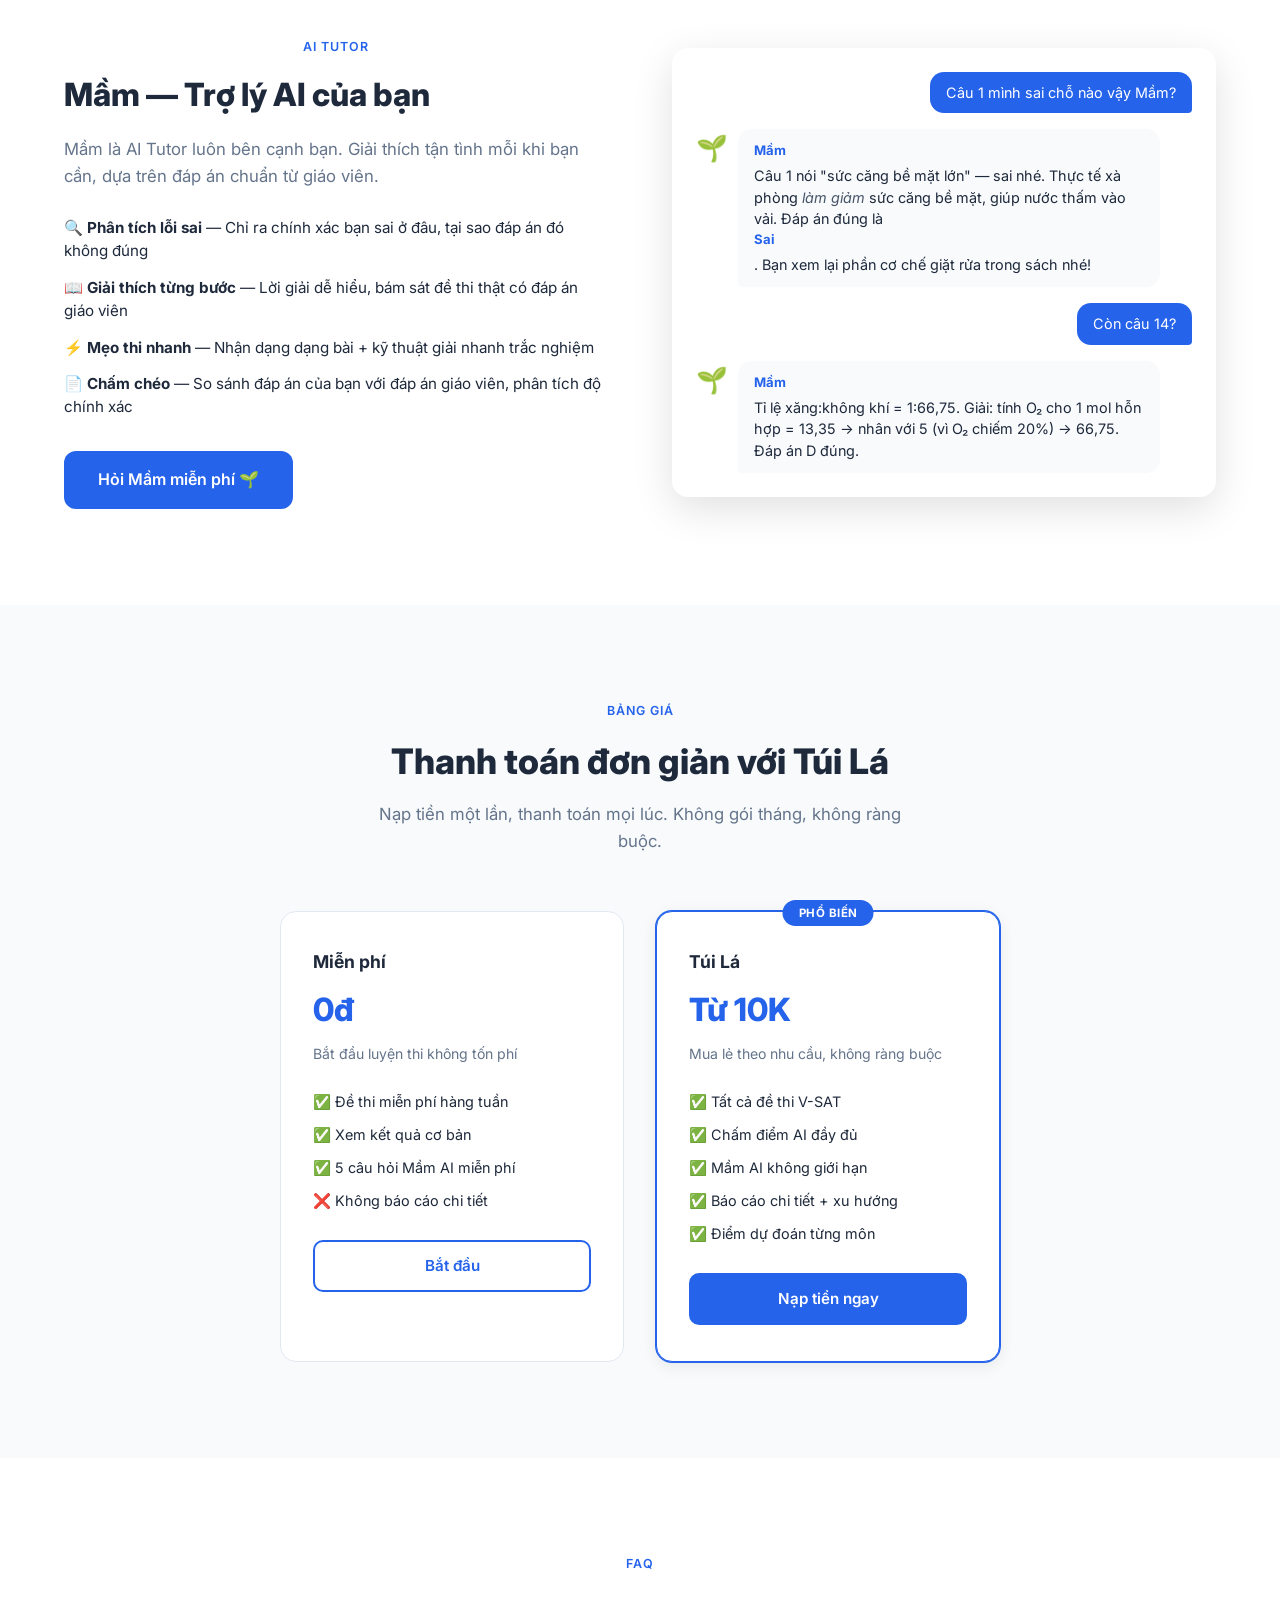
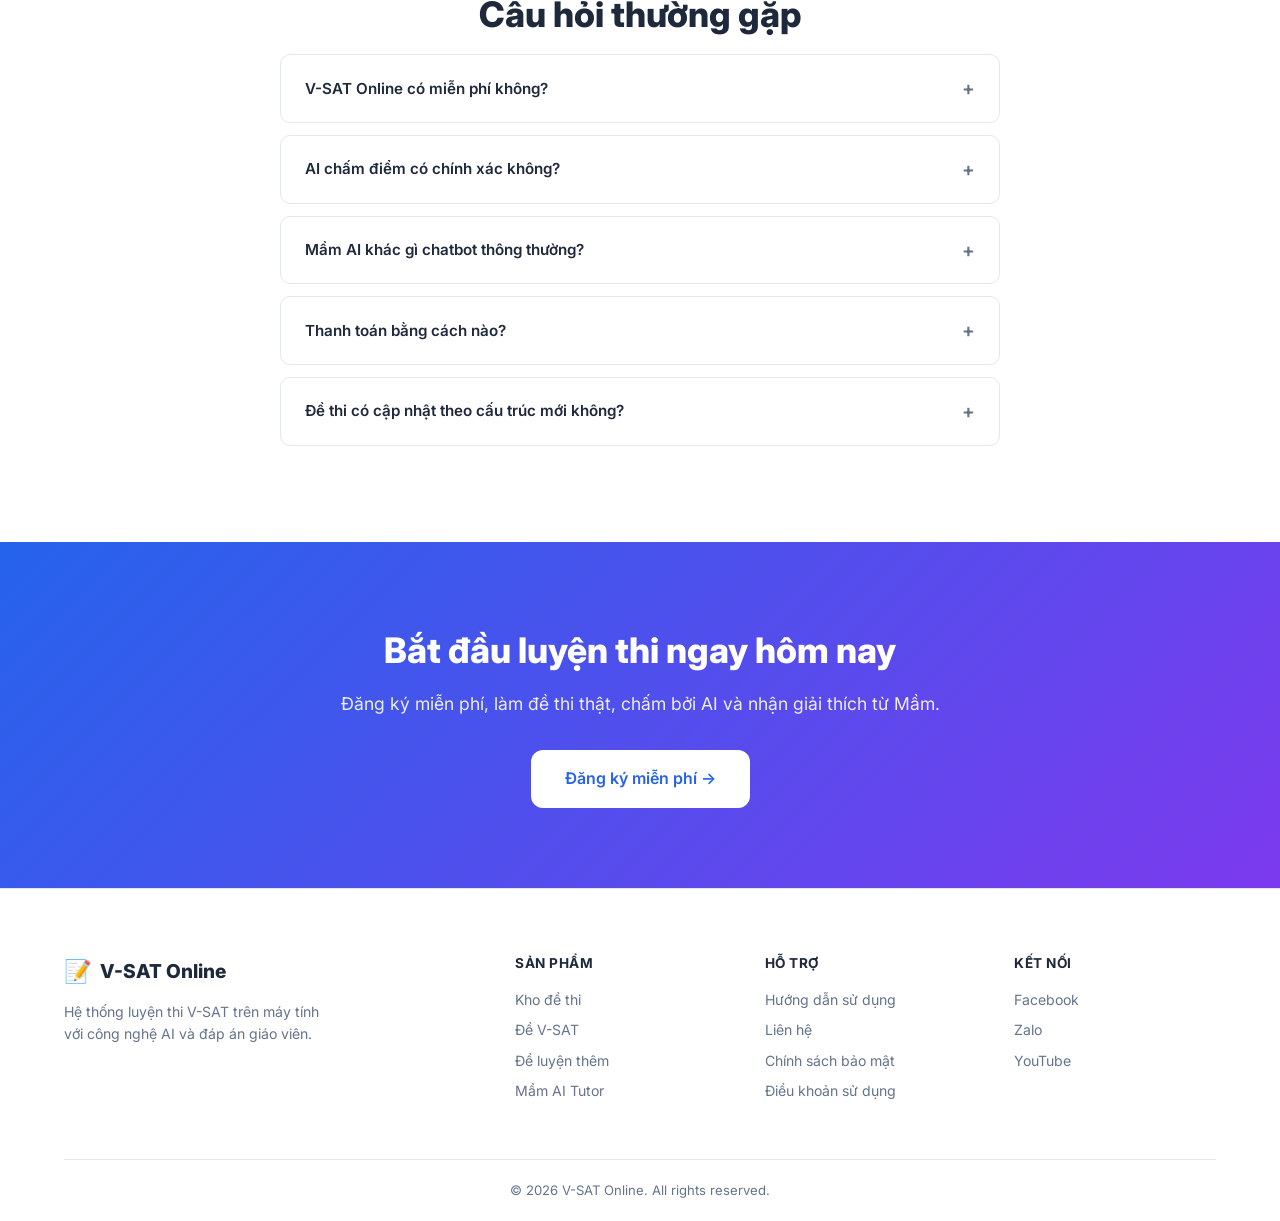
==== commit 67da366e: "feat: full exam engine + AI tutor Mầm — 25 câu Hóa V-SAT, timer, chấm điểm, chat AI, desktop-only" ====
--- a/index.html
+++ b/index.html
@@ -2,9 +2,9 @@
 <html lang="vi">
 <head>
   <meta charset="UTF-8">
-  <meta name="viewport" content="width=device-width, initial-scale=1.0">
-  <title>V-SAT Online — Luyện Thi V-SAT & THPT Trên Máy Tính</title>
-  <meta name="description" content="Hệ thống luyện thi trực tuyến chuẩn định dạng V-SAT và THPT. 200+ đề thi, chấm điểm AI, báo cáo thông minh.">
+  <meta name="viewport" content="width=1280">
+  <title>V-SAT Online — Luyện Thi V-SAT Trên Máy Tính</title>
+  <meta name="description" content="Hệ thống luyện thi trực tuyến chuẩn định dạng V-SAT. 200+ đề thi, chấm điểm AI, báo cáo thông minh.">
   <link rel="preconnect" href="https://fonts.googleapis.com">
   <link rel="preconnect" href="https://fonts.gstatic.com" crossorigin>
   <link href="https://fonts.googleapis.com/css2?family=Inter:wght@400;500;600;700;800&display=swap" rel="stylesheet">
@@ -19,17 +19,14 @@
       <span class="logo__icon">📝</span>
       <span class="logo__text">V-SAT Online</span>
     </a>
-    <nav class="nav" id="nav">
+    <nav class="nav">
       <a href="#features" class="nav__link">Tính năng</a>
-      <a href="#formats" class="nav__link">Đề thi</a>
+      <a href="#exam" class="nav__link">Đề thi</a>
       <a href="#strategy" class="nav__link">Chiến lược</a>
       <a href="#pricing" class="nav__link">Bảng giá</a>
       <a href="#faq" class="nav__link">FAQ</a>
-      <a href="#" class="btn btn--primary btn--sm">Đăng ký miễn phí</a>
+      <a href="#" class="btn btn--primary btn--sm" onclick="openAIChat()">🧠 Mầm AI</a>
     </nav>
-    <button class="hamburger" id="hamburger" aria-label="Menu">
-      <span></span><span></span><span></span>
-    </button>
   </div>
 </header>
 
@@ -38,11 +35,11 @@
   <div class="container hero__inner">
     <div class="hero__content">
       <span class="hero__badge">✨ Công nghệ AI chấm điểm</span>
-      <h1 class="hero__title">Luyện Thi V-SAT & THPT<br><span class="text-gradient">Trên Máy Tính</span></h1>
-      <p class="hero__desc">Hệ thống luyện thi trực tuyến chuẩn định dạng, bao gồm trắc nghiệm & tự luận, hỗ trợ kỳ thi V-SAT và THPT với công nghệ chấm điểm AI thông minh.</p>
+      <h1 class="hero__title">Luyện Thi V-SAT<br><span class="text-gradient">Trên Máy Tính</span></h1>
+      <p class="hero__desc">Hệ thống luyện thi trực tuyến chuẩn định dạng V-SAT, trắc nghiệm & tự luận, chấm điểm AI thông minh, giải thích từng câu bởi <strong>Mầm — AI Tutor</strong>.</p>
       <div class="hero__actions">
         <a href="#" class="btn btn--primary btn--lg">Bắt đầu miễn phí →</a>
-        <a href="#formats" class="btn btn--ghost btn--lg">Xem đề thi ↓</a>
+        <a href="#exam" class="btn btn--ghost btn--lg">Làm thử đề ↓</a>
       </div>
       <div class="hero__stats">
         <div class="hero__stat">
@@ -64,34 +61,20 @@
         <div class="mock-exam">
           <div class="mock-exam__header">
             <span class="mock-exam__timer">⏱ 45:00</span>
-            <span class="mock-exam__badge">Môn Toán</span>
+            <span class="mock-exam__badge">Môn Hóa</span>
           </div>
           <div class="mock-exam__progress">
             <div class="progress-bar">
-              <div class="progress-bar__fill" style="width: 2%"></div>
+              <div class="progress-bar__fill" style="width: 4%"></div>
             </div>
-            <span>Câu 1 / 50</span>
-          </div>
-          <p class="mock-exam__question">Trong không gian Oxyz, cho mặt phẳng (P): 2x − y + 2z − 5 = 0. Vectơ pháp tuyến của (P) là:</p>
+            <span>Câu 1 / 25</span>
+          </div>
+          <p class="mock-exam__question">Khi xà phòng, chất giặt rửa tan vào nước tạo thành dung dịch có sức căng bề mặt lớn làm cho vật cần giặt rửa dễ thấm ướt. Nhận định này đúng hay sai?</p>
           <div class="mock-exam__answers">
-            <label class="mock-exam__option">
-              <span class="radio"></span>
-              A. a⃗ = (2; −1; 2)
-            </label>
-            <label class="mock-exam__option">
-              <span class="radio"></span>
-              B. a⃗ = (2; 1; 2)
-            </label>
-            <label class="mock-exam__option">
-              <span class="radio"></span>
-              C. a⃗ = (1; −2; 5)
-            </label>
-            <label class="mock-exam__option">
-              <span class="radio"></span>
-              D. a⃗ = (2; −1; −2)
-            </label>
-          </div>
-          <button class="mock-exam__btn">Câu tiếp theo →</button>
+            <label class="mock-exam__option"><span class="radio"></span> A. Đúng</label>
+            <label class="mock-exam__option"><span class="radio"></span> B. Sai</label>
+          </div>
+          <button class="mock-exam__btn" onclick="openAIChat()">Hỏi Mầm giải thích 🌱</button>
         </div>
       </div>
       <div class="hero__floating-card hero__floating-card--1">
@@ -109,12 +92,12 @@
   <div class="container">
     <span class="section__badge">Tính năng</span>
     <h2 class="section__title">Tại sao chọn V-SAT Online?</h2>
-    <p class="section__sub">Mọi thứ bạn cần để luyện thi hiệu quả, tất cả trong một nền tảng.</p>
+    <p class="section__sub">Mọi thứ bạn cần để luyện thi V-SAT hiệu quả.</p>
     <div class="features-grid">
       <div class="feature-card">
         <div class="feature-card__icon">📚</div>
         <h3 class="feature-card__title">Kho đề phong phú</h3>
-        <p class="feature-card__desc">200+ đề thi V-SAT và THPT được cập nhật liên tục, phân loại theo môn và mức độ khó.</p>
+        <p class="feature-card__desc">200+ đề thi V-SAT được cập nhật liên tục, phân loại theo môn và mức độ khó.</p>
       </div>
       <div class="feature-card">
         <div class="feature-card__icon">🤖</div>
@@ -124,7 +107,7 @@
       <div class="feature-card">
         <div class="feature-card__icon">📊</div>
         <h3 class="feature-card__title">Báo cáo thông minh</h3>
-        <p class="feature-card__desc">Biết chính xác phần nào cần ôn thêm. Phân tích điểm mạnh, yếu và gợi ý lộ trình cá nhân.</p>
+        <p class="feature-card__desc">Biết chính xác phần nào cần ôn thêm. Phân tích điểm mạnh, yếu và gợi ý lộ trình.</p>
       </div>
       <div class="feature-card">
         <div class="feature-card__icon">💰</div>
@@ -134,13 +117,66 @@
       <div class="feature-card">
         <div class="feature-card__icon">🌱</div>
         <h3 class="feature-card__title">Trợ lý Mầm</h3>
-        <p class="feature-card__desc">AI tutor luôn bên cạnh, giải thích tận tình mỗi khi bạn cần. Hiểu tại sao, không chỉ biết đáp án.</p>
-      </div>
-      <div class="feature-card">
-        <div class="feature-card__icon">📱</div>
-        <h3 class="feature-card__title">Thi mọi lúc mọi nơi</h3>
-        <p class="feature-card__desc">Tối ưu cho cả máy tính và điện thoại. Luyện thi bất cứ lúc nào, ở bất cứ đâu.</p>
-      </div>
+        <p class="feature-card__desc">AI tutor giải thích từng câu hỏi. Phân tích lỗi sai, hướng dẫn từng bước, không chỉ đưa đáp án.</p>
+      </div>
+      <div class="feature-card">
+        <div class="feature-card__icon">📋</div>
+        <h3 class="feature-card__title">Bám sát đề thi thật</h3>
+        <p class="feature-card__desc">Cấu trúc chuẩn V-SAT, cập nhật đề mới nhất từ Bộ GD&ĐT, ngân hàng câu hỏi đa dạng.</p>
+      </div>
+    </div>
+  </div>
+</section>
+
+<!-- ==================== LIVE EXAM ==================== -->
+<section id="exam" class="section section--exam">
+  <div class="container">
+    <span class="section__badge">Làm thử</span>
+    <h2 class="section__title">Đề thi mẫu — Hóa Học V-SAT</h2>
+    <p class="section__sub">Trải nghiệm giao diện thi thật. Chọn đáp án, AI sẽ chấm và giải thích.</p>
+    <div class="exam-container" id="examContainer">
+      <div class="exam-sidebar">
+        <div class="exam-sidebar__header">
+          <h3>Đề số 1 — Hóa Học</h3>
+          <span class="exam-timer" id="examTimer">45:00</span>
+        </div>
+        <div class="exam-sidebar__info">
+          <div class="exam-progress-text">
+            <span id="currentQ">1</span>/<span id="totalQ">25</span>
+          </div>
+          <div class="exam-progress-bar">
+            <div class="exam-progress-bar__fill" id="progressFill" style="width: 4%"></div>
+          </div>
+        </div>
+        <div class="exam-sidebar__nav" id="questionNav">
+          <!-- JS generates 25 buttons -->
+        </div>
+        <div class="exam-sidebar__actions">
+          <button class="btn btn--primary btn--md" style="width:100%" onclick="submitExam()">Nộp bài</button>
+          <button class="btn btn--outline btn--md" style="width:100%;margin-top:8px" onclick="openAIChat()">Hỏi Mầm 🌱</button>
+        </div>
+      </div>
+      <div class="exam-main" id="examMain">
+        <!-- JS renders current question -->
+      </div>
+    </div>
+
+    <!-- Result panel (hidden) -->
+    <div class="exam-result" id="examResult" style="display:none">
+      <div class="exam-result__header">
+        <span class="exam-result__score" id="resultScore">0/25</span>
+        <span class="exam-result__label">Điểm của bạn</span>
+      </div>
+      <div class="exam-result__stats">
+        <div class="exam-result__stat correct" id="resultCorrect">Đúng: 0</div>
+        <div class="exam-result__stat wrong" id="resultWrong">Sai: 0</div>
+        <div class="exam-result__stat unanswered" id="resultUnanswered">Chưa làm: 25</div>
+      </div>
+      <div class="exam-result__actions">
+        <button class="btn btn--outline btn--md" onclick="resetExam()">Làm lại</button>
+        <button class="btn btn--primary btn--md" onclick="openAIChat()">Mầm phân tích 🌱</button>
+      </div>
+      <div class="exam-result__review" id="resultReview"></div>
     </div>
   </div>
 </section>
@@ -155,90 +191,58 @@
       <div class="strategy-item">
         <div class="strategy-item__num">01</div>
         <h3 class="strategy-item__title">Điểm dự đoán</h3>
-        <p class="strategy-item__desc">Biết điểm dự đoán từng môn dựa trên kết quả luyện đề thực tế. Không guess, data-driven.</p>
+        <p class="strategy-item__desc">Biết điểm dự đoán từng môn dựa trên kết quả luyện đề thực tế. Data-driven, không guess.</p>
       </div>
       <div class="strategy-item">
         <div class="strategy-item__num">02</div>
         <h3 class="strategy-item__title">Môn cần luyện</h3>
-        <p class="strategy-item__desc">Hệ thống gợi ý môn yếu nhất để bạn tập trung cải thiện, tiết kiệm thời gian ôn tập.</p>
+        <p class="strategy-item__desc">Hệ thống gợi ý môn yếu nhất để tập trung cải thiện, tối ưu thời gian ôn tập.</p>
       </div>
       <div class="strategy-item">
         <div class="strategy-item__num">03</div>
         <h3 class="strategy-item__title">Xu hướng điểm</h3>
-        <p class="strategy-item__desc">Biểu đồ điểm theo thời gian, theo dõi sự tiến bộ rõ ràng từng ngày.</p>
-      </div>
-    </div>
-  </div>
-</section>
-
-<!-- ==================== FORMATS ==================== -->
-<section id="formats" class="section">
-  <div class="container">
-    <span class="section__badge">Đề thi</span>
-    <h2 class="section__title">Khám Phá Định Dạng Đề Thi</h2>
-    <p class="section__sub">Chọn định dạng phù hợp với mục tiêu của bạn.</p>
-    <div class="formats-grid">
-      <div class="format-card format-card--blue">
-        <span class="format-card__badge">Đề động</span>
-        <h3 class="format-card__title">Đề V-SAT</h3>
-        <p class="format-card__sub">Đánh giá Năng lực</p>
-        <p class="format-card__desc">Định dạng bài thi chuẩn kỳ thi đánh giá năng lực đặc thù. Làm quen với cấu trúc, áp lực thời gian và độ khó thực tế của kỳ thi V-SAT.</p>
-        <div class="format-card__tags">
-          <span class="tag">Toán</span>
-          <span class="tag">Lý</span>
-          <span class="tag">Hóa</span>
-          <span class="tag">Anh</span>
-          <span class="tag">Văn</span>
-        </div>
-        <a href="#" class="btn btn--primary">Xem đề V-SAT →</a>
-      </div>
-      <div class="format-card format-card--green">
-        <span class="format-card__badge">Đề chuẩn</span>
-        <h3 class="format-card__title">Đề THPT</h3>
-        <p class="format-card__sub">Tốt nghiệp</p>
-        <p class="format-card__desc">Cấu trúc bám sát đề thi tốt nghiệp THPT của Bộ GD&ĐT qua các năm. Ôn luyện toàn diện các môn với giải thích chi tiết từng câu.</p>
-        <div class="format-card__tags">
-          <span class="tag">Toán</span>
-          <span class="tag">Lý</span>
-          <span class="tag">Hóa</span>
-          <span class="tag">Sinh</span>
-          <span class="tag">Anh</span>
-          <span class="tag">Văn</span>
-        </div>
-        <a href="#" class="btn btn--primary">Xem đề THPT →</a>
-      </div>
-    </div>
-  </div>
-</section>
-
-<!-- ==================== MAM ==================== -->
-<section class="section section--alt">
+        <p class="strategy-item__desc">Biểu đồ điểm theo thời gian, theo dõi sự tiến bộ rõ ràng qua từng bài thi.</p>
+      </div>
+    </div>
+  </div>
+</section>
+
+<!-- ==================== MAM AI ==================== -->
+<section class="section">
   <div class="container mam__inner">
     <div class="mam__content">
-      <span class="section__badge">Tính năng mới</span>
-      <h2 class="mam__title">Mầm — AI Tutor của bạn</h2>
-      <p class="mam__desc">Mầm là bạn học AI luôn bên cạnh bạn. Giải thích tận tình mỗi khi bạn cần, không bao giờ chê trách.</p>
+      <span class="section__badge">AI Tutor</span>
+      <h2 class="mam__title">Mầm — Trợ lý AI của bạn</h2>
+      <p class="mam__desc">Mầm là AI Tutor luôn bên cạnh bạn. Giải thích tận tình mỗi khi bạn cần, dựa trên đáp án chuẩn từ giáo viên.</p>
       <ul class="mam__list">
         <li>🔍 <strong>Phân tích lỗi sai</strong> — Chỉ ra chính xác bạn sai ở đâu, tại sao đáp án đó không đúng</li>
-        <li>📖 <strong>Giải thích từng bước</strong> — Lời giải dễ hiểu, phù hợp từng môn: Toán, Lý, Hóa, Anh...</li>
-        <li>⚡ <strong>Mẹo thi nhanh</strong> — Nhận dạng dạng bài + kỹ thuật giải nhanh cho trắc nghiệm</li>
+        <li>📖 <strong>Giải thích từng bước</strong> — Lời giải dễ hiểu, bám sát đề thi thật có đáp án giáo viên</li>
+        <li>⚡ <strong>Mẹo thi nhanh</strong> — Nhận dạng dạng bài + kỹ thuật giải nhanh trắc nghiệm</li>
+        <li>📄 <strong>Chấm chéo</strong> — So sánh đáp án của bạn với đáp án giáo viên, phân tích độ chính xác</li>
       </ul>
-      <a href="#" class="btn btn--primary btn--lg">Đăng ký nhận 5 câu giải thích free</a>
+      <button class="btn btn--primary btn--lg" onclick="openAIChat()">Hỏi Mầm miễn phí 🌱</button>
     </div>
     <div class="mam__visual">
-      <div class="chat-mock">
+      <div class="chat-mock" id="chatMock">
         <div class="chat-mock__msg chat-mock__msg--user">
-          <span>Em không hiểu vì sao đáp án là A</span>
+          <span>Câu 1 mình sai chỗ nào vậy Mầm?</span>
         </div>
         <div class="chat-mock__msg chat-mock__msg--bot">
           <span class="chat-mock__avatar">🌱</span>
           <div>
             <strong>Mầm</strong>
-            <span>Vectơ pháp tuyến có dạng (A; B; C) từ phương trình Ax + By + Cz + D = 0. Ở đây A=2, B=−1, C=2 nên a⃗ = (2; −1; 2). Bạn hiểu chưa?</span>
-          </div>
-        </div>
-        <div class="chat-mock__input">
-          <span>Hỏi Mầm...</span>
+            <span>Câu 1 nói "sức căng bề mặt lớn" — sai nhé. Thực tế xà phòng <em>làm giảm</em> sức căng bề mặt, giúp nước thấm vào vải. Đáp án đúng là <strong>Sai</strong>. Bạn xem lại phần cơ chế giặt rửa trong sách nhé!</span>
+          </div>
+        </div>
+        <div class="chat-mock__msg chat-mock__msg--user">
+          <span>Còn câu 14?</span>
+        </div>
+        <div class="chat-mock__msg chat-mock__msg--bot">
+          <span class="chat-mock__avatar">🌱</span>
+          <div>
+            <strong>Mầm</strong>
+            <span>Tỉ lệ xăng:không khí = 1:66,75. Giải: tính O₂ cho 1 mol hỗn hợp = 13,35 → nhân với 5 (vì O₂ chiếm 20%) → 66,75. Đáp án D đúng.</span>
+          </div>
         </div>
       </div>
     </div>
@@ -246,7 +250,7 @@
 </section>
 
 <!-- ==================== PRICING ==================== -->
-<section id="pricing" class="section">
+<section id="pricing" class="section section--alt">
   <div class="container">
     <span class="section__badge">Bảng giá</span>
     <h2 class="section__title">Thanh toán đơn giản với Túi Lá</h2>
@@ -257,10 +261,10 @@
         <div class="pricing-card__price">0đ</div>
         <p class="pricing-card__desc">Bắt đầu luyện thi không tốn phí</p>
         <ul class="pricing-card__list">
-          <li>✅ Một số đề thi miễn phí</li>
+          <li>✅ Đề thi miễn phí hàng tuần</li>
           <li>✅ Xem kết quả cơ bản</li>
-          <li>✅ 5 câu giải thích AI free</li>
-          <li>❌ Không có báo cáo chi tiết</li>
+          <li>✅ 5 câu hỏi Mầm AI miễn phí</li>
+          <li>❌ Không báo cáo chi tiết</li>
         </ul>
         <a href="#" class="btn btn--outline btn--md" style="width:100%">Bắt đầu</a>
       </div>
@@ -270,11 +274,11 @@
         <div class="pricing-card__price">Từ 10K</div>
         <p class="pricing-card__desc">Mua lẻ theo nhu cầu, không ràng buộc</p>
         <ul class="pricing-card__list">
-          <li>✅ Tất cả đề thi</li>
+          <li>✅ Tất cả đề thi V-SAT</li>
           <li>✅ Chấm điểm AI đầy đủ</li>
-          <li>✅ Báo cáo chi tiết</li>
-          <li>✅ Giải thích không giới hạn</li>
-          <li>✅ Điểm dự đoán + xu hướng</li>
+          <li>✅ Mầm AI không giới hạn</li>
+          <li>✅ Báo cáo chi tiết + xu hướng</li>
+          <li>✅ Điểm dự đoán từng môn</li>
         </ul>
         <a href="#" class="btn btn--primary btn--md" style="width:100%">Nạp tiền ngay</a>
       </div>
@@ -283,30 +287,30 @@
 </section>
 
 <!-- ==================== FAQ ==================== -->
-<section id="faq" class="section section--alt">
+<section id="faq" class="section">
   <div class="container">
     <span class="section__badge">FAQ</span>
     <h2 class="section__title">Câu hỏi thường gặp</h2>
     <div class="faq-list">
       <details class="faq-item">
         <summary class="faq-item__q">V-SAT Online có miễn phí không?</summary>
-        <p class="faq-item__a">Bạn có thể bắt đầu miễn phí với một số đề thi cơ bản. Để truy cập toàn bộ kho đề và tính năng AI, bạn nạp tiền vào Túi Lá và mua lẻ theo nhu cầu.</p>
+        <p class="faq-item__a">Bạn có thể bắt đầu miễn phí với đề thi hàng tuần và 5 câu hỏi Mầm AI. Để truy cập toàn bộ tính năng, nạp tiền vào Túi Lá và mua lẻ theo nhu cầu.</p>
       </details>
       <details class="faq-item">
         <summary class="faq-item__q">AI chấm điểm có chính xác không?</summary>
-        <p class="faq-item__a">Hệ thống AI của chúng tôi được训练 trên hàng nghìn đề thi thực tế, độ chính xác trên 95% cho trắc nghiệm. Đối với tự luận, AI sẽ chấm theo rubric chi tiết.</p>
-      </details>
-      <details class="faq-item">
-        <summary class="faq-item__q">Đề thi có giống đề thi thật không?</summary>
-        <p class="faq-item__a">Có. Đề V-SAT được thiết kế chuẩn cấu trúc kỳ thi đánh giá năng lực. Đề THPT bám sát đề thi tốt nghiệp của Bộ GD&ĐT qua các năm.</p>
+        <p class="faq-item__a">AI chấm dựa trên đáp án chuẩn của giáo viên, độ chính xác >99% cho trắc nghiệm. Đối với tự luận, AI chấm theo rubric chi tiết.</p>
+      </details>
+      <details class="faq-item">
+        <summary class="faq-item__q">Mầm AI khác gì chatbot thông thường?</summary>
+        <p class="faq-item__a">Mầm được train trên kho đề thi V-SAT thực tế và đáp án giáo viên. Không chỉ trả lời, Mầm còn phân tích lỗi sai, chỉ rõ kiến thức cần ôn.</p>
       </details>
       <details class="faq-item">
         <summary class="faq-item__q">Thanh toán bằng cách nào?</summary>
-        <p class="faq-item__a">Bạn nạp tiền vào Túi Lá qua BIDV, sau đó dùng Lá để mua đề thi. Nhanh gọn, không cần thẻ tín dụng.</p>
-      </details>
-      <details class="faq-item">
-        <summary class="faq-item__q">Mầm AI tutor hoạt động thế nào?</summary>
-        <p class="faq-item__a">Sau khi làm bài, bạn có thể hỏi Mầm giải thích bất kỳ câu nào. Mầm sẽ phân tích lỗi sai, giải thích từng bước và đưa ra mẹo thi nhanh.</p>
+        <p class="faq-item__a">Nạp tiền vào Túi Lá qua BIDV, sau đó dùng Lá để mua đề thi. Nhanh gọn, không cần thẻ tín dụng, không ràng buộc.</p>
+      </details>
+      <details class="faq-item">
+        <summary class="faq-item__q">Đề thi có cập nhật theo cấu trúc mới không?</summary>
+        <p class="faq-item__a">Có. Đề thi được cập nhật liên tục theo cấu trúc V-SAT mới nhất của Bộ GD&ĐT, bao gồm cả đề động sinh ngẫu nhiên.</p>
       </details>
     </div>
   </div>
@@ -316,7 +320,7 @@
 <section class="cta">
   <div class="container cta__inner">
     <h2 class="cta__title">Bắt đầu luyện thi ngay hôm nay</h2>
-    <p class="cta__desc">Đăng ký miễn phí, trải nghiệm đề thi thực tế và cải thiện điểm số của bạn.</p>
+    <p class="cta__desc">Đăng ký miễn phí, làm đề thi thật, chấm bởi AI và nhận giải thích từ Mầm.</p>
     <div class="cta__actions">
       <a href="#" class="btn btn--cta btn--lg">Đăng ký miễn phí →</a>
     </div>
@@ -332,14 +336,14 @@
           <span class="logo__icon">📝</span>
           <span class="logo__text">V-SAT Online</span>
         </a>
-        <p class="footer__tagline">Hệ thống luyện thi V-SAT & THPT<br>trên máy tính hàng đầu Việt Nam.</p>
+        <p class="footer__tagline">Hệ thống luyện thi V-SAT trên máy tính<br>với công nghệ AI và đáp án giáo viên.</p>
       </div>
       <div class="footer__links">
         <h4>Sản phẩm</h4>
         <a href="#">Kho đề thi</a>
         <a href="#">Đề V-SAT</a>
-        <a href="#">Đề THPT</a>
         <a href="#">Đề luyện thêm</a>
+        <a href="#">Mầm AI Tutor</a>
       </div>
       <div class="footer__links">
         <h4>Hỗ trợ</h4>
@@ -361,6 +365,30 @@
   </div>
 </footer>
 
+<!-- ==================== AI CHAT MODAL ==================== -->
+<div class="modal-overlay" id="aiModal">
+  <div class="modal">
+    <div class="modal__header">
+      <span>🌱 Mầm AI Tutor</span>
+      <button class="modal__close" onclick="closeAIChat()">✕</button>
+    </div>
+    <div class="modal__body" id="chatBody">
+      <div class="chat-msg chat-msg--bot">
+        <span class="chat-msg__avatar">🌱</span>
+        <div>
+          <strong>Mầm</strong>
+          <span>Chào bạn! Mình là Mầm, trợ lý AI luyện thi V-SAT. Có câu nào bạn cần giải thích không?</span>
+        </div>
+      </div>
+    </div>
+    <div class="modal__footer">
+      <input type="text" class="chat-input" id="chatInput" placeholder="Nhập câu hỏi của bạn..." onkeydown="if(event.key==='Enter') sendChat()">
+      <button class="btn btn--primary btn--sm" onclick="sendChat()">Gửi</button>
+    </div>
+  </div>
+</div>
+
+<script src="exam-data.js"></script>
 <script src="main.js"></script>
 </body>
 </html>
--- a/style.css
+++ b/style.css
@@ -1,9 +1,6 @@
 /* ============================================================
-   V-SAT ONLINE — Landing Page CSS
-   Style: clean edu/SaaS, blue primary, white bg, generous spacing
+   V-SAT ONLINE — Desktop-only CSS
    ============================================================ */
-
-/* ========== RESET ========== */
 *, *::before, *::after { margin: 0; padding: 0; box-sizing: border-box; }
 html { scroll-behavior: smooth; scroll-padding-top: 80px; }
 body {
@@ -12,12 +9,12 @@
   background: #fff;
   line-height: 1.6;
   -webkit-font-smoothing: antialiased;
+  min-width: 1024px;
 }
 a { text-decoration: none; color: inherit; }
 ul { list-style: none; }
 button { border: none; background: none; cursor: pointer; font: inherit; }
 
-/* ========== TOKENS ========== */
 :root {
   --blue:       #2563eb;
   --blue-dark:  #1d4ed8;
@@ -43,7 +40,6 @@
   --max-w:      1200px;
 }
 
-/* ========== UTILS ========== */
 .container { max-width: var(--max-w); margin: 0 auto; padding: 0 24px; }
 .text-gradient {
   background: linear-gradient(135deg, var(--blue) 0%, #7c3aed 100%);
@@ -57,31 +53,16 @@
   position: sticky; top: 0; z-index: 100;
   background: rgba(255,255,255,.92);
   backdrop-filter: blur(12px);
-  -webkit-backdrop-filter: blur(12px);
   border-bottom: 1px solid var(--border);
   transition: box-shadow .3s;
 }
 .header--scrolled { box-shadow: var(--shadow); }
-.header__inner {
-  display: flex; align-items: center; justify-content: space-between;
-  height: 68px;
-}
+.header__inner { display: flex; align-items: center; justify-content: space-between; height: 68px; }
 .logo { display: flex; align-items: center; gap: 8px; font-weight: 800; font-size: 1.2rem; }
 .logo__icon { font-size: 1.4rem; }
 .nav { display: flex; align-items: center; gap: 28px; }
 .nav__link { font-size: .9rem; font-weight: 500; color: var(--muted); transition: color .2s; }
 .nav__link:hover { color: var(--blue); }
-.hamburger { display: none; width: 28px; height: 20px; position: relative; z-index: 110; }
-.hamburger span {
-  display: block; width: 100%; height: 2px; background: var(--text);
-  border-radius: 2px; position: absolute; left: 0; transition: all .3s;
-}
-.hamburger span:nth-child(1) { top: 0; }
-.hamburger span:nth-child(2) { top: 9px; }
-.hamburger span:nth-child(3) { top: 18px; }
-.hamburger.active span:nth-child(1) { top: 9px; transform: rotate(45deg); }
-.hamburger.active span:nth-child(2) { opacity: 0; }
-.hamburger.active span:nth-child(3) { top: 9px; transform: rotate(-45deg); }
 
 /* ========== BUTTONS ========== */
 .btn {
@@ -105,26 +86,20 @@
 .hero {
   padding: 80px 0 100px;
   background: linear-gradient(180deg, var(--blue-light) 0%, #fff 60%);
-  overflow: hidden;
-}
-.hero__inner {
-  display: grid; grid-template-columns: 1fr 1fr; gap: 64px; align-items: center;
-}
+}
+.hero__inner { display: grid; grid-template-columns: 1fr 1fr; gap: 64px; align-items: center; }
 .hero__badge {
   display: inline-block; font-size: .8rem; font-weight: 600;
   background: var(--blue-light); color: var(--blue); padding: 6px 16px;
   border-radius: 999px; margin-bottom: 20px; border: 1px solid var(--blue-50);
 }
-.hero__title {
-  font-size: 3rem; font-weight: 800; line-height: 1.15; margin-bottom: 20px;
-}
+.hero__title { font-size: 3rem; font-weight: 800; line-height: 1.15; margin-bottom: 20px; }
 .hero__desc { font-size: 1.1rem; color: var(--muted); margin-bottom: 32px; max-width: 500px; }
+.hero__desc strong { color: var(--blue); }
 .hero__actions { display: flex; gap: 14px; flex-wrap: wrap; margin-bottom: 48px; }
 .hero__stats { display: flex; gap: 40px; }
 .hero__stat-num { display: block; font-size: 1.5rem; font-weight: 800; color: var(--blue); }
 .hero__stat-label { font-size: .85rem; color: var(--muted); }
-
-/* Hero card */
 .hero__visual { position: relative; }
 .hero__card {
   background: var(--bg); border-radius: var(--r); box-shadow: var(--shadow-lg);
@@ -148,13 +123,12 @@
 .mock-exam__option {
   display: flex; align-items: center; gap: 10px;
   padding: 11px 14px; background: var(--bg-alt); border-radius: var(--r-xs);
-  border: 1.5px solid var(--border); cursor: pointer; transition: all .2s; font-size: .92rem;
+  border: 1.5px solid var(--border); cursor: pointer; transition: all .2s; font-size: .92rem; user-select: none;
 }
 .mock-exam__option:hover { border-color: var(--blue); background: var(--blue-light); }
 .radio {
   width: 18px; height: 18px; border-radius: 50%; border: 2px solid var(--border);
-  display: flex; align-items: center; justify-content: center; flex-shrink: 0;
-  transition: border-color .2s;
+  display: flex; align-items: center; justify-content: center; flex-shrink: 0; transition: border-color .2s;
 }
 .mock-exam__option:hover .radio { border-color: var(--blue); }
 .mock-exam__btn {
@@ -162,14 +136,12 @@
   border-radius: var(--r-sm); font-size: .95rem; transition: background .2s;
 }
 .mock-exam__btn:hover { background: var(--blue-dark); }
-
-/* Floating cards */
 .hero__floating-card {
   position: absolute; z-index: 3; padding: 12px 18px; background: #fff;
   border-radius: 12px; box-shadow: var(--shadow-md); font-size: .85rem; font-weight: 600;
   animation: float 3s ease-in-out infinite;
 }
-.hero__floating-card--1 { top: -10px; right: -10px; animation-delay: 0s; }
+.hero__floating-card--1 { top: -10px; right: -10px; }
 .hero__floating-card--2 { bottom: 20px; left: -20px; animation-delay: 1.5s; color: var(--green); }
 @keyframes float {
   0%, 100% { transform: translateY(0); }
@@ -190,8 +162,7 @@
 .features-grid { display: grid; grid-template-columns: repeat(3, 1fr); gap: 24px; }
 .feature-card {
   background: var(--bg); border-radius: var(--r); padding: 32px 24px;
-  box-shadow: var(--shadow); transition: transform .25s, box-shadow .25s;
-  border: 1px solid transparent;
+  box-shadow: var(--shadow); transition: transform .25s, box-shadow .25s; border: 1px solid transparent;
 }
 .feature-card:hover { transform: translateY(-4px); box-shadow: var(--shadow-md); border-color: var(--blue-50); }
 .feature-card__icon { font-size: 2.2rem; margin-bottom: 16px; }
@@ -207,44 +178,113 @@
 .strategy-item__title { font-size: 1.15rem; font-weight: 700; margin-bottom: 8px; }
 .strategy-item__desc { font-size: .9rem; color: var(--muted); line-height: 1.55; }
 
-/* ========== FORMATS ========== */
-.formats-grid { display: grid; grid-template-columns: repeat(2, 1fr); gap: 32px; }
-.format-card { border-radius: var(--r); padding: 40px 32px; position: relative; }
-.format-card--blue { background: var(--blue-light); border: 1px solid var(--blue-50); }
-.format-card--green { background: var(--green-light); border: 1px solid var(--green-50); }
-.format-card__badge {
-  display: inline-block; font-size: .72rem; font-weight: 700; text-transform: uppercase;
-  letter-spacing: .5px; padding: 4px 12px; border-radius: 999px; margin-bottom: 16px; color: #fff;
-}
-.format-card--blue .format-card__badge { background: var(--blue); }
-.format-card--green .format-card__badge { background: var(--green); }
-.format-card__title { font-size: 1.5rem; font-weight: 800; margin-bottom: 4px; }
-.format-card__sub { font-size: .88rem; color: var(--muted); margin-bottom: 12px; }
-.format-card__desc { font-size: .92rem; line-height: 1.6; margin-bottom: 20px; }
-.format-card__tags { display: flex; flex-wrap: wrap; gap: 8px; margin-bottom: 24px; }
-.tag {
-  font-size: .78rem; font-weight: 500; padding: 4px 12px; border-radius: 999px;
-  background: rgba(255,255,255,.7); border: 1px solid rgba(0,0,0,.06);
-}
-
-/* ========== MAM / AI TUTOR ========== */
+/* ========== EXAM SECTION ========== */
+.section--exam { background: #f1f5f9; }
+.exam-container {
+  display: grid; grid-template-columns: 240px 1fr; gap: 24px; max-width: 1100px; margin: 0 auto;
+}
+/* Sidebar */
+.exam-sidebar {
+  background: var(--bg); border-radius: var(--r); box-shadow: var(--shadow);
+  padding: 20px; height: fit-content; position: sticky; top: 88px;
+}
+.exam-sidebar__header { display: flex; justify-content: space-between; align-items: center; margin-bottom: 16px; }
+.exam-sidebar__header h3 { font-size: .95rem; font-weight: 700; }
+.exam-timer {
+  font-size: .85rem; font-weight: 700; color: var(--red);
+  background: var(--red-light); padding: 4px 10px; border-radius: 6px;
+}
+.exam-progress-text { font-size: .85rem; color: var(--muted); margin-bottom: 6px; }
+.exam-progress-bar { height: 6px; background: var(--border); border-radius: 4px; margin-bottom: 16px; }
+.exam-progress-bar__fill { height: 100%; background: var(--blue); border-radius: 4px; transition: width .3s; }
+.exam-sidebar__nav { display: grid; grid-template-columns: repeat(5, 1fr); gap: 6px; margin-bottom: 16px; }
+.qnav-btn {
+  width: 100%; aspect-ratio: 1; border-radius: 6px; border: 1.5px solid var(--border);
+  font-size: .75rem; font-weight: 600; display: flex; align-items: center; justify-content: center;
+  transition: all .15s; cursor: pointer; background: var(--bg);
+}
+.qnav-btn:hover { border-color: var(--blue); }
+.qnav-btn--active { border-color: var(--blue); background: var(--blue-light); color: var(--blue); }
+.qnav-btn--answered { background: var(--blue); color: #fff; border-color: var(--blue); }
+.qnav-btn--correct { background: var(--green); color: #fff; border-color: var(--green); }
+.qnav-btn--wrong { background: var(--red); color: #fff; border-color: var(--red); }
+
+/* Main */
+.exam-main { background: var(--bg); border-radius: var(--r); box-shadow: var(--shadow); padding: 32px; }
+.exam-q__header { display: flex; justify-content: space-between; align-items: center; margin-bottom: 20px; }
+.exam-q__num { font-size: .85rem; font-weight: 700; color: var(--blue); }
+.exam-q__type { font-size: .75rem; color: var(--muted); background: var(--bg-alt); padding: 4px 12px; border-radius: 999px; }
+.exam-q__stem { font-size: 1.05rem; line-height: 1.6; margin-bottom: 24px; }
+.exam-q__stem strong { color: var(--text); }
+
+/* Sub-questions for true/false */
+.subq-list { display: flex; flex-direction: column; gap: 12px; }
+.subq-item {
+  border: 1.5px solid var(--border); border-radius: var(--r-sm); padding: 16px;
+  transition: border-color .2s;
+}
+.subq-item--correct { border-color: var(--green-50); background: var(--green-light); }
+.subq-item--wrong { border-color: #fecaca; background: var(--red-light); }
+.subq-item__text { font-size: .92rem; margin-bottom: 10px; }
+.subq-toggle { display: flex; gap: 10px; }
+.subq-toggle button {
+  padding: 6px 20px; border-radius: 6px; border: 1.5px solid var(--border);
+  font-size: .82rem; font-weight: 600; cursor: pointer; transition: all .15s;
+  background: var(--bg);
+}
+.subq-toggle button:hover { border-color: var(--blue); }
+.subq-toggle button.selected-dung { background: var(--blue); color: #fff; border-color: var(--blue); }
+.subq-toggle button.selected-sai { background: var(--red); color: #fff; border-color: var(--red); }
+.subq-explain {
+  margin-top: 10px; font-size: .82rem; color: var(--text-sub); line-height: 1.5;
+  padding: 10px; background: var(--bg-alt); border-radius: 6px; display: none;
+}
+.subq-explain.show { display: block; }
+.exam-q__mcq-options { display: flex; flex-direction: column; gap: 8px; }
+.exam-q__mcq-option {
+  padding: 12px 16px; border: 1.5px solid var(--border); border-radius: var(--r-sm);
+  cursor: pointer; transition: all .15s; font-size: .95rem;
+}
+.exam-q__mcq-option:hover { border-color: var(--blue); }
+.exam-q__mcq-option.selected { border-color: var(--blue); background: var(--blue-light); }
+.exam-q__mcq-option.correct-answer { border-color: var(--green); background: var(--green-light); }
+.exam-q__mcq-option.wrong-answer { border-color: var(--red); background: var(--red-light); }
+.exam-q__explain {
+  margin-top: 16px; padding: 16px; background: #fefce8; border: 1px solid #fde68a;
+  border-radius: var(--r-sm); font-size: .85rem; color: var(--text-sub); line-height: 1.6;
+  display: none;
+}
+.exam-q__explain.show { display: block; }
+.exam-q__actions { display: flex; gap: 10px; margin-top: 24px; justify-content: space-between; }
+.exam-q__nav-btns { display: flex; gap: 10px; }
+
+/* Result panel */
+.exam-result {
+  max-width: 700px; margin: 0 auto; text-align: center;
+  background: var(--bg); border-radius: var(--r); box-shadow: var(--shadow-lg); padding: 48px;
+}
+.exam-result__score { font-size: 4rem; font-weight: 800; color: var(--blue); display: block; }
+.exam-result__label { font-size: .9rem; color: var(--muted); margin-bottom: 24px; display: block; }
+.exam-result__stats { display: flex; gap: 24px; justify-content: center; margin-bottom: 24px; }
+.exam-result__stat { font-size: .9rem; font-weight: 600; }
+.exam-result__stat.correct { color: var(--green); }
+.exam-result__stat.wrong { color: var(--red); }
+.exam-result__stat.unanswered { color: var(--muted); }
+.exam-result__actions { display: flex; gap: 12px; justify-content: center; margin-bottom: 32px; }
+.exam-result__review { text-align: left; }
+
+/* ========== MAM ========== */
 .mam__inner { display: grid; grid-template-columns: 1fr 1fr; gap: 64px; align-items: center; }
 .mam__title { font-size: 2rem; font-weight: 800; margin: 12px 0 16px; }
 .mam__desc { color: var(--muted); font-size: 1.05rem; margin-bottom: 28px; }
 .mam__list { display: flex; flex-direction: column; gap: 14px; margin-bottom: 32px; }
 .mam__list li { font-size: .95rem; line-height: 1.5; }
-
-/* Chat mock */
 .chat-mock {
   background: var(--bg); border-radius: var(--r); box-shadow: var(--shadow-lg);
   padding: 24px; display: flex; flex-direction: column; gap: 16px;
 }
-.chat-mock__msg {
-  display: flex; gap: 10px; align-items: flex-start; font-size: .9rem; line-height: 1.5;
-}
-.chat-mock__msg--user {
-  justify-content: flex-end;
-}
+.chat-mock__msg { display: flex; gap: 10px; align-items: flex-start; font-size: .9rem; line-height: 1.5; }
+.chat-mock__msg--user { justify-content: flex-end; }
 .chat-mock__msg--user span {
   background: var(--blue); color: #fff; padding: 10px 16px;
   border-radius: 14px 14px 4px 14px; max-width: 80%;
@@ -254,11 +294,8 @@
   background: var(--bg-alt); padding: 12px 16px; border-radius: 14px 14px 14px 4px; max-width: 85%;
 }
 .chat-mock__msg--bot strong { display: block; font-size: .82rem; color: var(--blue); margin-bottom: 4px; }
+.chat-mock__msg--bot em { font-style: italic; color: var(--text-sub); }
 .chat-mock__avatar { font-size: 1.6rem; flex-shrink: 0; }
-.chat-mock__input {
-  padding: 12px 16px; border: 1.5px solid var(--border); border-radius: 999px;
-  font-size: .88rem; color: var(--muted);
-}
 
 /* ========== PRICING ========== */
 .pricing-grid { display: grid; grid-template-columns: repeat(2, 1fr); gap: 32px; max-width: 720px; margin: 0 auto; }
@@ -267,10 +304,7 @@
   border: 1.5px solid var(--border); position: relative; transition: box-shadow .25s;
 }
 .pricing-card:hover { box-shadow: var(--shadow-md); }
-.pricing-card--popular {
-  border-color: var(--blue);
-  box-shadow: 0 0 0 1px var(--blue), var(--shadow-md);
-}
+.pricing-card--popular { border-color: var(--blue); box-shadow: 0 0 0 1px var(--blue), var(--shadow-md); }
 .pricing-card__popular-badge {
   position: absolute; top: -12px; left: 50%; transform: translateX(-50%);
   background: var(--blue); color: #fff; font-size: .72rem; font-weight: 700;
@@ -284,90 +318,76 @@
 
 /* ========== FAQ ========== */
 .faq-list { max-width: 720px; margin: 0 auto; display: flex; flex-direction: column; gap: 12px; }
-.faq-item {
-  background: var(--bg); border-radius: var(--r-sm); border: 1px solid var(--border);
-  overflow: hidden; transition: box-shadow .2s;
-}
+.faq-item { background: var(--bg); border-radius: var(--r-sm); border: 1px solid var(--border); }
 .faq-item[open] { box-shadow: var(--shadow); }
 .faq-item__q {
   padding: 18px 24px; font-weight: 600; font-size: .95rem; cursor: pointer;
   list-style: none; display: flex; justify-content: space-between; align-items: center;
 }
 .faq-item__q::-webkit-details-marker { display: none; }
-.faq-item__q::after { content: '+'; font-size: 1.2rem; color: var(--muted); transition: transform .2s; }
+.faq-item__q::after { content: '+'; font-size: 1.2rem; color: var(--muted); }
 .faq-item[open] .faq-item__q::after { content: '−'; }
 .faq-item__a { padding: 0 24px 18px; font-size: .9rem; color: var(--text-sub); line-height: 1.6; }
 
 /* ========== CTA ========== */
-.cta {
-  background: linear-gradient(135deg, var(--blue) 0%, #7c3aed 100%);
-  color: #fff; text-align: center;
-}
+.cta { background: linear-gradient(135deg, var(--blue) 0%, #7c3aed 100%); color: #fff; text-align: center; }
 .cta__inner { padding: 80px 0; }
 .cta__title { font-size: 2.2rem; font-weight: 800; margin-bottom: 12px; color: #fff; }
 .cta__desc { font-size: 1.1rem; opacity: .9; margin-bottom: 32px; color: #fff; }
 
 /* ========== FOOTER ========== */
 .footer { padding: 64px 0 0; border-top: 1px solid var(--border); }
-.footer__grid {
-  display: grid; grid-template-columns: 2fr 1fr 1fr 1fr; gap: 48px; margin-bottom: 48px;
-}
+.footer__grid { display: grid; grid-template-columns: 2fr 1fr 1fr 1fr; gap: 48px; margin-bottom: 48px; }
 .footer__tagline { font-size: .88rem; color: var(--muted); margin-top: 12px; line-height: 1.6; }
 .footer__links h4 { font-size: .85rem; font-weight: 700; margin-bottom: 14px; text-transform: uppercase; letter-spacing: .5px; }
 .footer__links a { display: block; font-size: .88rem; color: var(--muted); margin-bottom: 8px; transition: color .2s; }
 .footer__links a:hover { color: var(--blue); }
-.footer__bottom {
-  border-top: 1px solid var(--border); padding: 20px 0; text-align: center;
-  font-size: .82rem; color: var(--muted);
-}
-
-/* ========== RESPONSIVE ========== */
-@media (max-width: 1024px) {
-  .features-grid { grid-template-columns: repeat(2, 1fr); }
-  .hero__inner { gap: 40px; }
-  .hero__title { font-size: 2.5rem; }
-}
-
-@media (max-width: 768px) {
-  /* Mobile nav */
-  .hamburger { display: block; }
-  .nav {
-    position: fixed; top: 0; right: -100%; width: 280px; height: 100vh;
-    background: var(--bg); flex-direction: column; align-items: flex-start;
-    padding: 80px 32px 32px; gap: 20px; box-shadow: var(--shadow-lg);
-    transition: right .35s ease;
-  }
-  .nav.active { right: 0; }
-  .nav__link { font-size: 1.05rem; }
-
-  /* Hero */
-  .hero__inner { grid-template-columns: 1fr; text-align: center; }
-  .hero__title { font-size: 2rem; }
-  .hero__desc { margin: 0 auto 32px; }
-  .hero__actions { justify-content: center; }
-  .hero__stats { justify-content: center; gap: 28px; }
-  .hero__floating-card { display: none; }
-
-  /* Grids */
-  .features-grid { grid-template-columns: 1fr; }
-  .strategy-grid { grid-template-columns: 1fr; gap: 20px; }
-  .formats-grid { grid-template-columns: 1fr; }
-  .pricing-grid { grid-template-columns: 1fr; max-width: 400px; }
-  .mam__inner { grid-template-columns: 1fr; }
-  .footer__grid { grid-template-columns: 1fr 1fr; gap: 32px; }
-
-  /* Spacing */
-  .section { padding: 64px 0; }
-  .hero { padding: 48px 0 64px; }
-  .cta__inner { padding: 56px 0; }
-  .section__title { font-size: 1.7rem; }
-  .mam__title { font-size: 1.5rem; }
-  .cta__title { font-size: 1.6rem; }
-}
-
-@media (max-width: 480px) {
-  .hero__title { font-size: 1.7rem; }
-  .hero__stats { flex-direction: column; gap: 12px; }
-  .footer__grid { grid-template-columns: 1fr; gap: 24px; }
-  .btn--lg { padding: 12px 24px; font-size: .95rem; }
-}
+.footer__bottom { border-top: 1px solid var(--border); padding: 20px 0; text-align: center; font-size: .82rem; color: var(--muted); }
+
+/* ========== AI MODAL ========== */
+.modal-overlay {
+  display: none; position: fixed; inset: 0; background: rgba(0,0,0,.4);
+  z-index: 1000; align-items: center; justify-content: center;
+}
+.modal-overlay.open { display: flex; }
+.modal {
+  background: var(--bg); border-radius: var(--r); width: 520px; max-height: 80vh;
+  display: flex; flex-direction: column; box-shadow: var(--shadow-lg);
+}
+.modal__header {
+  display: flex; justify-content: space-between; align-items: center;
+  padding: 16px 20px; border-bottom: 1px solid var(--border); font-weight: 700; font-size: 1rem;
+}
+.modal__close {
+  font-size: 1.2rem; color: var(--muted); padding: 4px; border-radius: 4px;
+  transition: background .2s;
+}
+.modal__close:hover { background: var(--bg-alt); }
+.modal__body {
+  padding: 20px; overflow-y: auto; flex: 1; min-height: 300px;
+  display: flex; flex-direction: column; gap: 16px;
+}
+.chat-msg { display: flex; gap: 10px; align-items: flex-start; font-size: .88rem; line-height: 1.5; max-width: 90%; }
+.chat-msg--bot { align-self: flex-start; flex-direction: row; }
+.chat-msg--user { align-self: flex-end; flex-direction: row-reverse; }
+.chat-msg--user > div {
+  background: var(--blue); color: #fff; padding: 10px 16px;
+  border-radius: 14px 14px 4px 14px; line-height: 1.5;
+}
+.chat-msg--bot > div {
+  background: var(--bg-alt); padding: 10px 16px; border-radius: 14px 14px 14px 4px;
+  line-height: 1.5;
+}
+.chat-msg--bot strong { display: block; font-size: .78rem; color: var(--blue); margin-bottom: 4px; }
+.chat-msg__avatar { font-size: 1.6rem; flex-shrink: 0; }
+.modal__footer {
+  display: flex; gap: 8px; padding: 12px 20px; border-top: 1px solid var(--border);
+}
+.chat-input { flex: 1; padding: 10px 14px; border: 1.5px solid var(--border); border-radius: 8px; font-size: .9rem; outline: none; }
+.chat-input:focus { border-color: var(--blue); }
+
+/* ========== SELECTION OVERRIDES ========== */
+.mock-exam__option input[type="radio"] { display: none; }
+.mock-exam__option.active { border-color: var(--blue); background: var(--blue-light); }
+.mock-exam__option.active .radio { border-color: var(--blue); }
+.mock-exam__option.active .radio::after { content: ''; width: 10px; height: 10px; background: var(--blue); border-radius: 50%; }
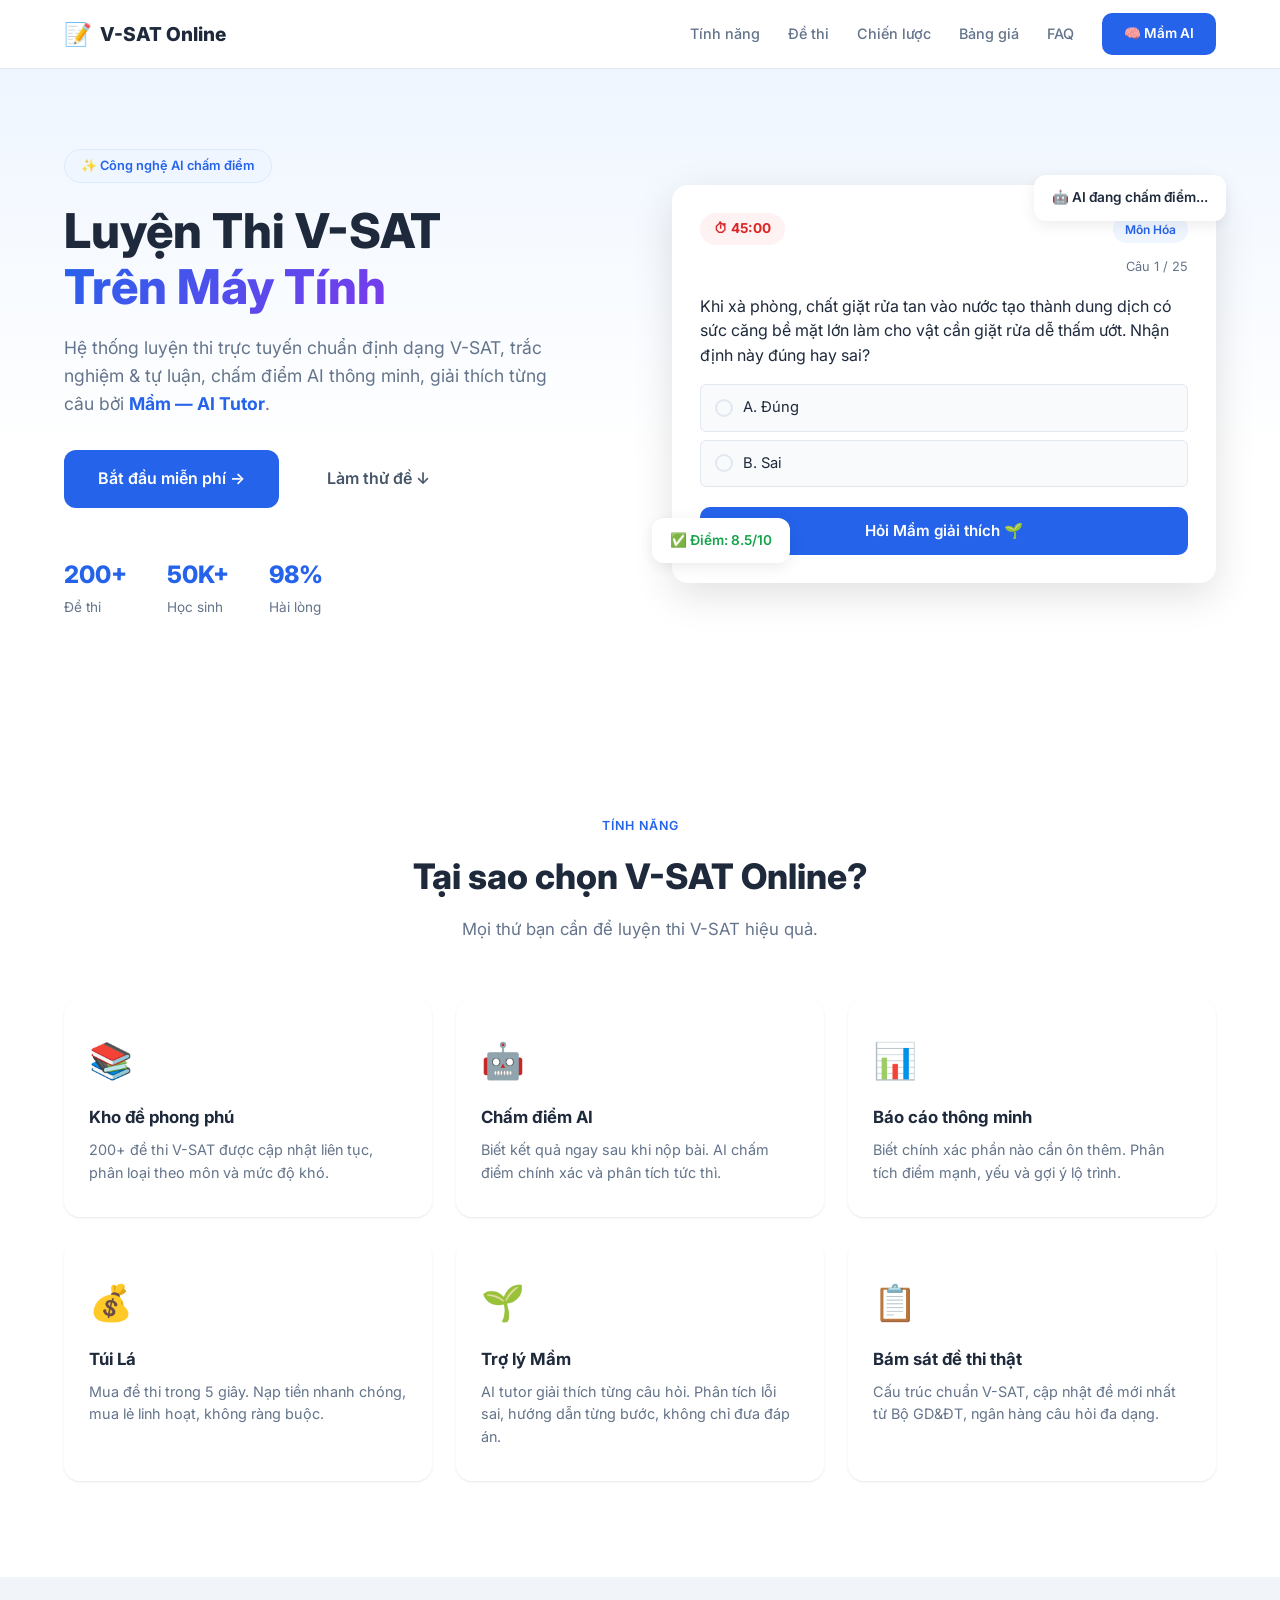
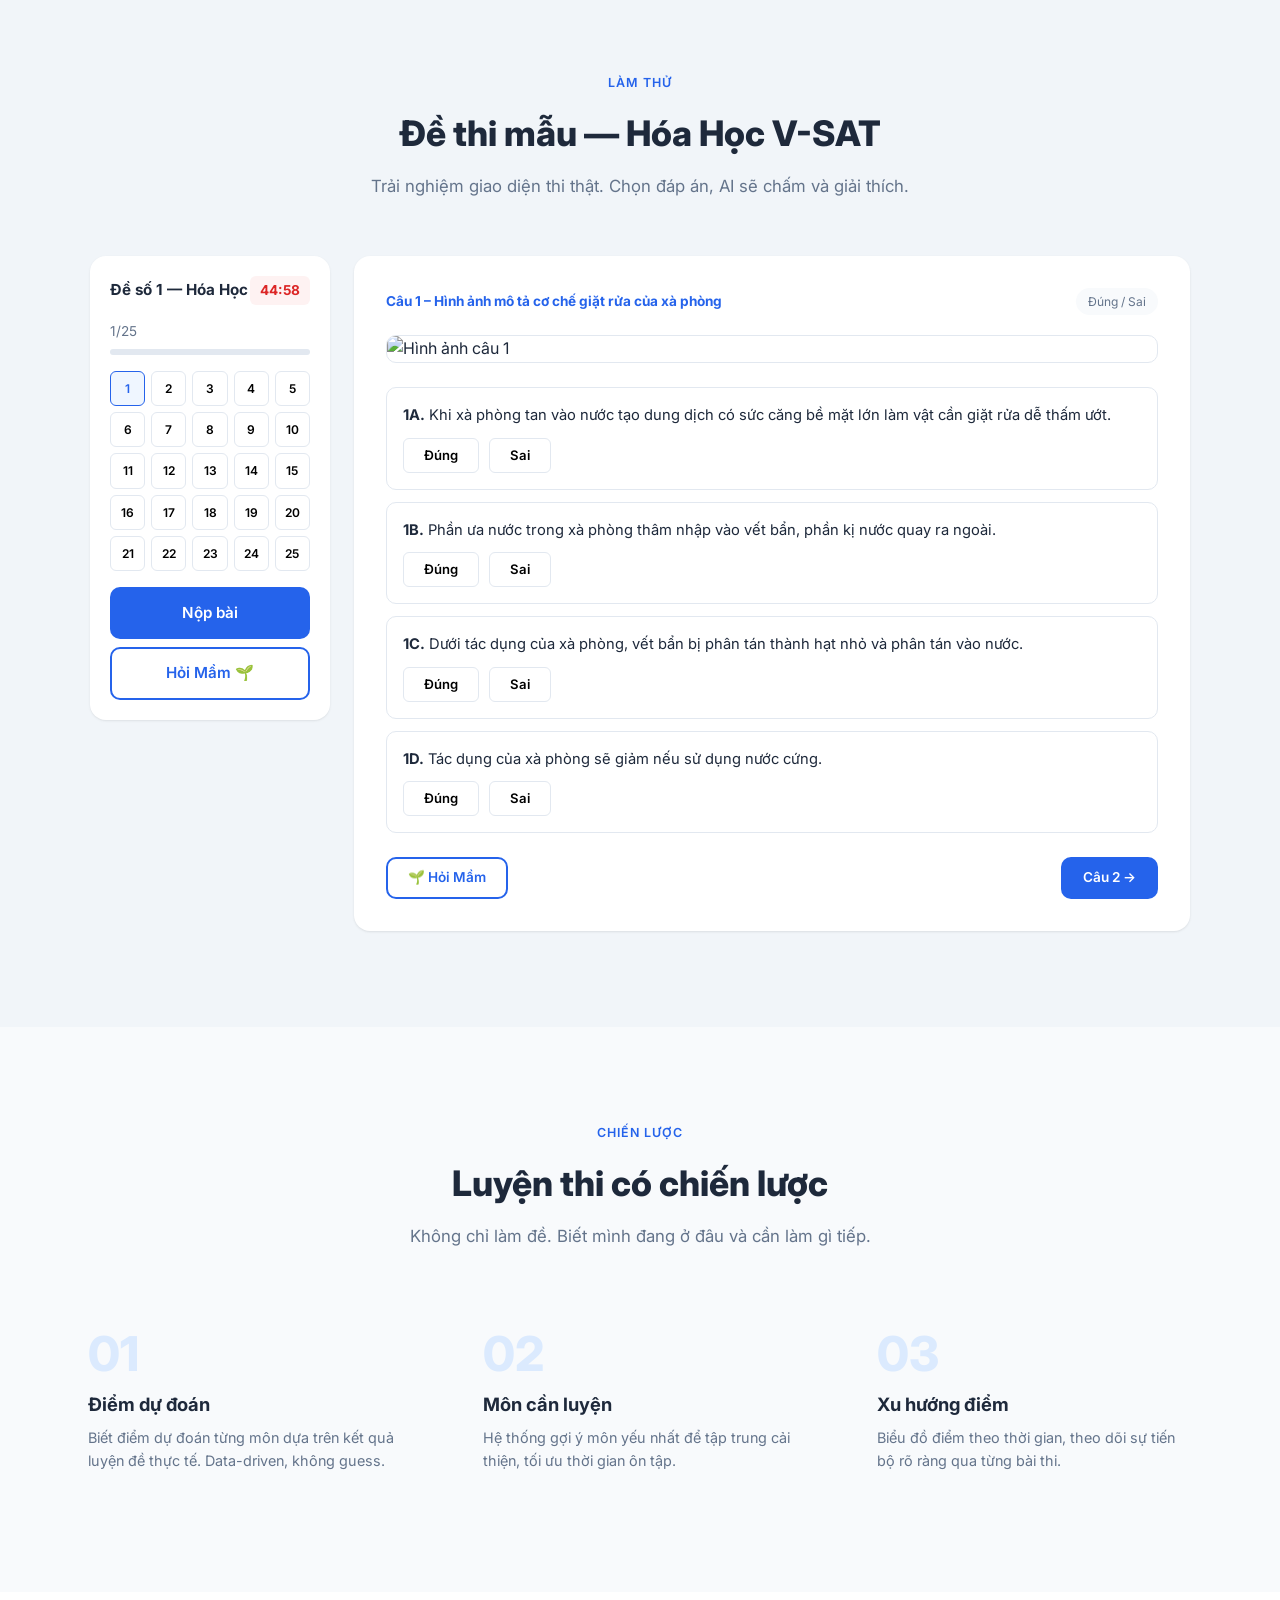
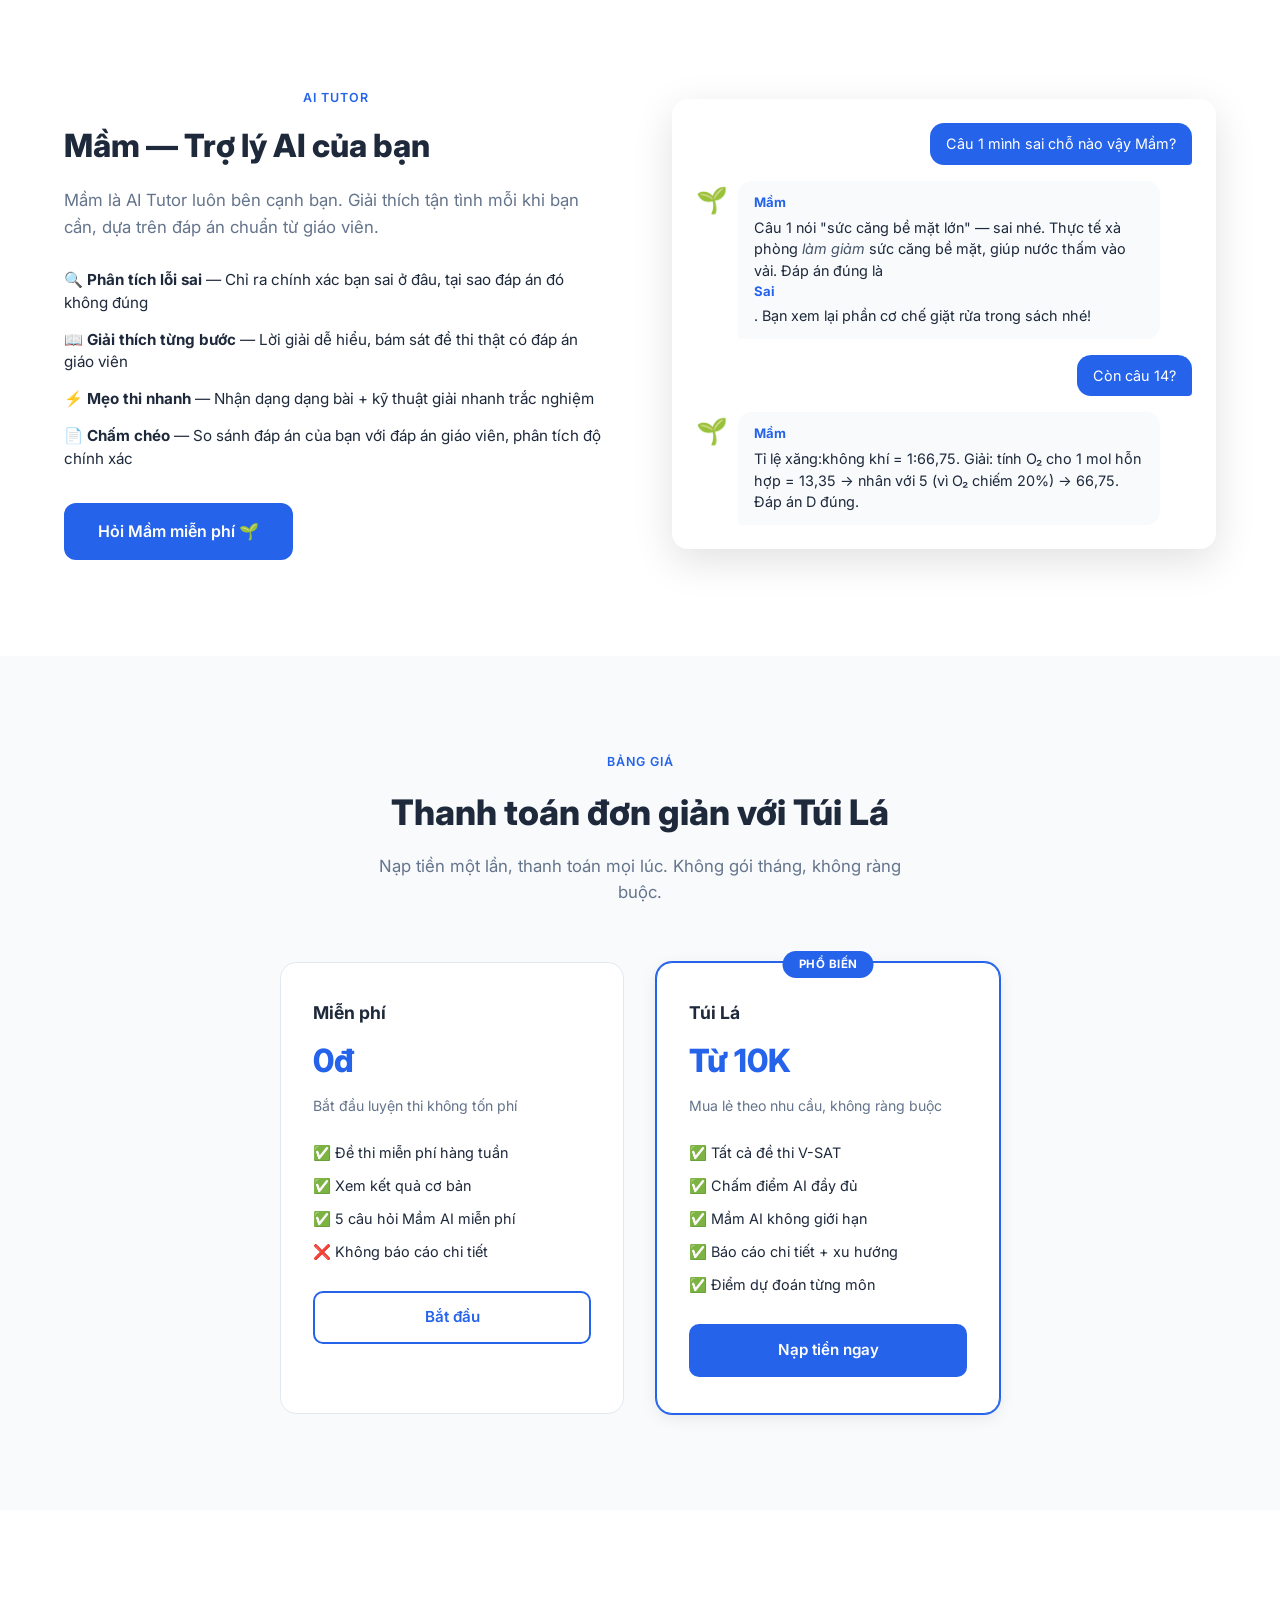
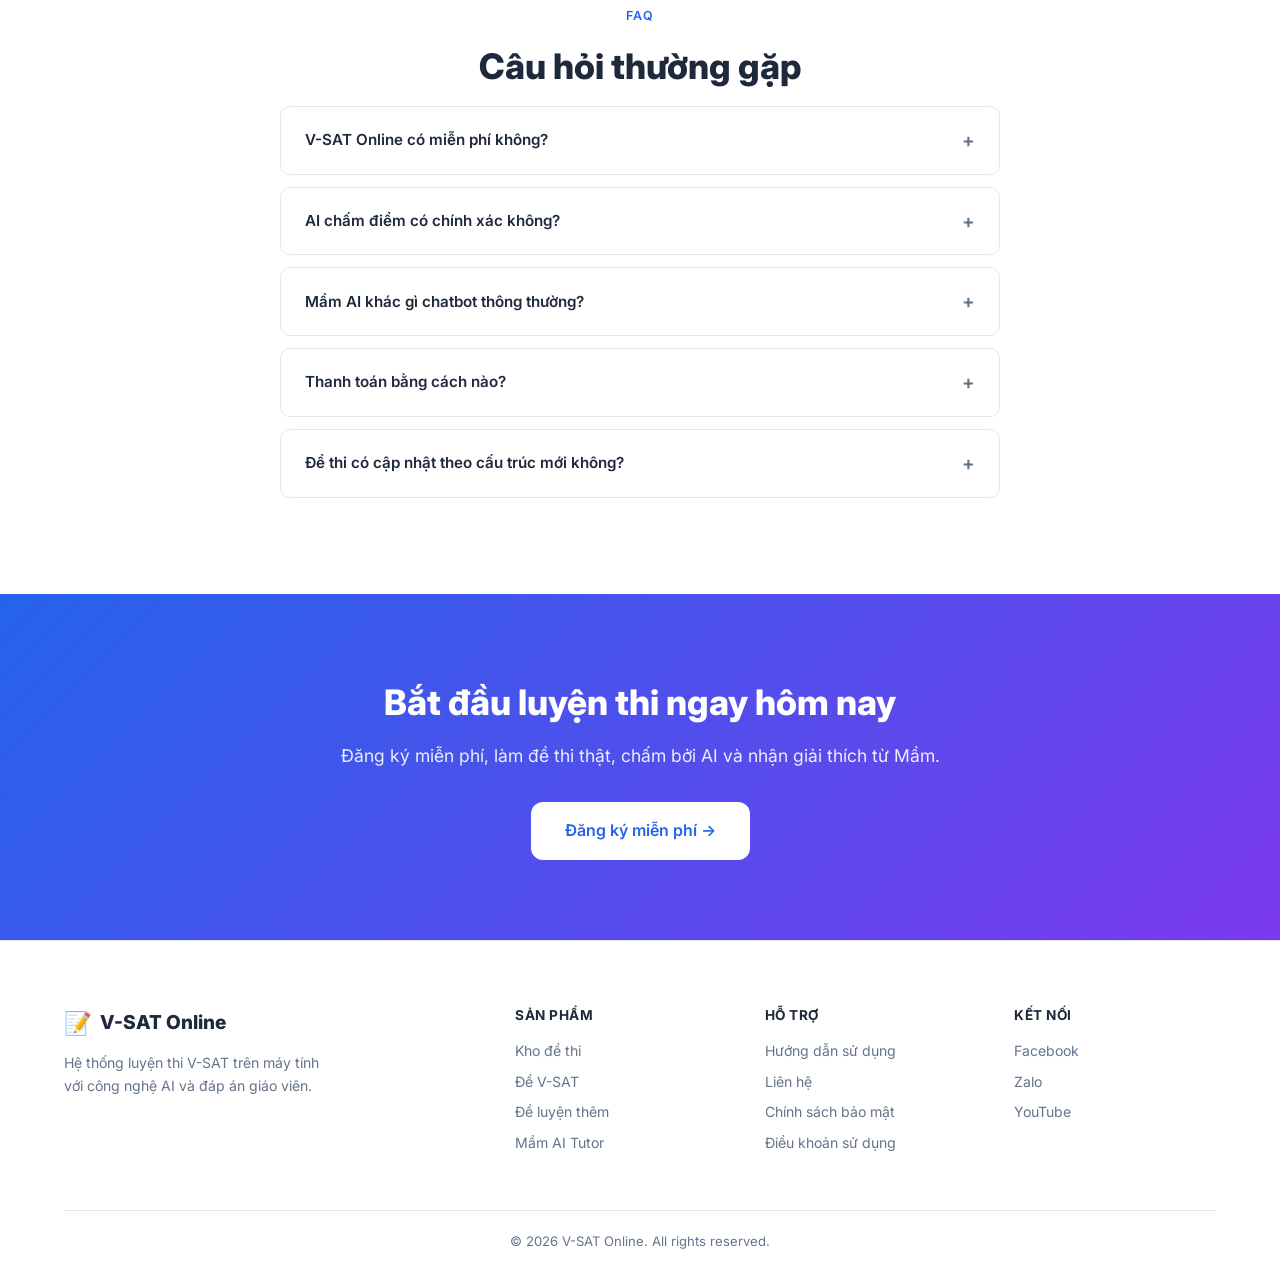
==== commit bf98f95b: "Fix: Update navigation, add kho-de page, support images/shared content in questions" ====
--- a/index.html
+++ b/index.html
@@ -38,7 +38,7 @@
       <h1 class="hero__title">Luyện Thi V-SAT<br><span class="text-gradient">Trên Máy Tính</span></h1>
       <p class="hero__desc">Hệ thống luyện thi trực tuyến chuẩn định dạng V-SAT, trắc nghiệm & tự luận, chấm điểm AI thông minh, giải thích từng câu bởi <strong>Mầm — AI Tutor</strong>.</p>
       <div class="hero__actions">
-        <a href="#" class="btn btn--primary btn--lg">Bắt đầu miễn phí →</a>
+        <a href="kho-de.html" class="btn btn--primary btn--lg">Bắt đầu miễn phí →</a>
         <a href="#exam" class="btn btn--ghost btn--lg">Làm thử đề ↓</a>
       </div>
       <div class="hero__stats">
--- a/style.css
+++ b/style.css
@@ -386,6 +386,68 @@
 .chat-input { flex: 1; padding: 10px 14px; border: 1.5px solid var(--border); border-radius: 8px; font-size: .9rem; outline: none; }
 .chat-input:focus { border-color: var(--blue); }
 
+/* ========== HERO SIMPLE ========== */
+.hero--simple { padding: 60px 0; text-align: center; }
+.hero--simple .hero__title { margin-bottom: 8px; }
+
+/* ========== SUBJECT FILTERS ========== */
+.subject-filters { display: flex; gap: 12px; flex-wrap: wrap; justify-content: center; }
+.filter-btn {
+  padding: 10px 24px; border: 1.5px solid var(--border);
+  border-radius: 999px; background: var(--bg);
+  font-size: 0.9rem; font-weight: 600; cursor: pointer;
+  transition: all 0.2s;
+}
+.filter-btn:hover { border-color: var(--blue); color: var(--blue); }
+.filter-btn--active {
+  background: var(--blue); color: #fff; border-color: var(--blue);
+}
+
+/* ========== EXAM LIST & EXAM CARD ========== */
+.section--no-top { padding-top: 0; }
+.exam-list { display: grid; grid-template-columns: repeat(3, 1fr); gap: 24px; }
+.exam-card {
+  background: var(--bg); border-radius: var(--r); padding: 28px;
+  box-shadow: var(--shadow); border: 1.5px solid var(--border);
+  transition: all 0.25s;
+}
+.exam-card:hover { box-shadow: var(--shadow-md); transform: translateY(-4px); }
+.exam-card__header {
+  display: flex; justify-content: space-between; align-items: flex-start;
+  margin-bottom: 16px;
+}
+.exam-card__title {
+  font-size: 1.15rem; font-weight: 700;
+}
+.badge {
+  font-size: 0.75rem; padding: 4px 12px; border-radius: 999px; font-weight: 600;
+}
+.badge--free { background: var(--green-light); color: var(--green); }
+.badge--paid { background: var(--blue-light); color: var(--blue); }
+.exam-card__info {
+  display: flex; gap: 20px; margin-bottom: 24px; flex-wrap: wrap;
+  font-size: 0.88rem; color: var(--muted);
+}
+.exam-card__actions .btn { width: 100%; }
+
+/* ========== QUESTION IMAGE ========== */
+.exam-q__image {
+  width: 100%; border-radius: var(--r-sm);
+  margin-bottom: 24px;
+  border: 1.5px solid var(--border);
+  display: block;
+  max-height: 400px;
+  object-fit: contain;
+  background: #fff;
+}
+.exam-q__shared-content {
+  padding: 20px;
+  background: var(--bg-alt);
+  border-radius: var(--r-sm);
+  margin-bottom: 24px;
+  border: 1.5px solid var(--border);
+}
+
 /* ========== SELECTION OVERRIDES ========== */
 .mock-exam__option input[type="radio"] { display: none; }
 .mock-exam__option.active { border-color: var(--blue); background: var(--blue-light); }
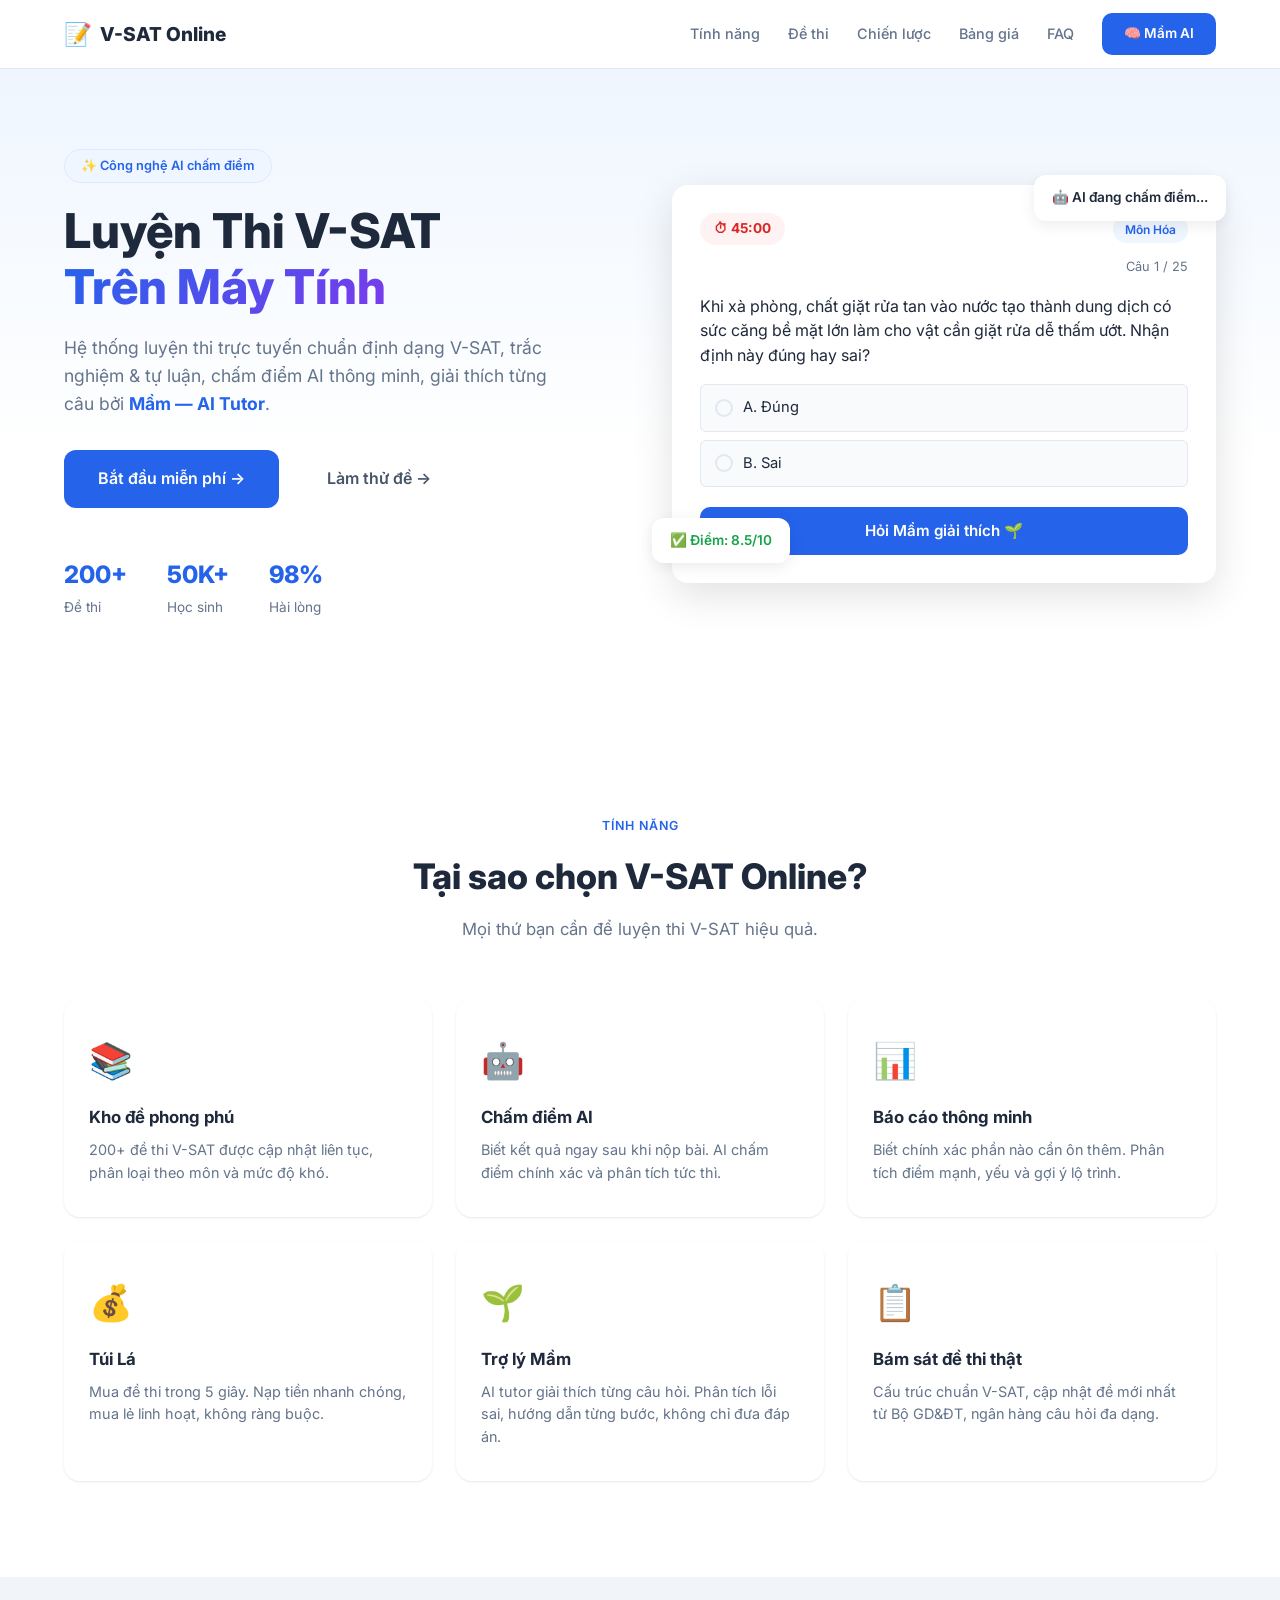
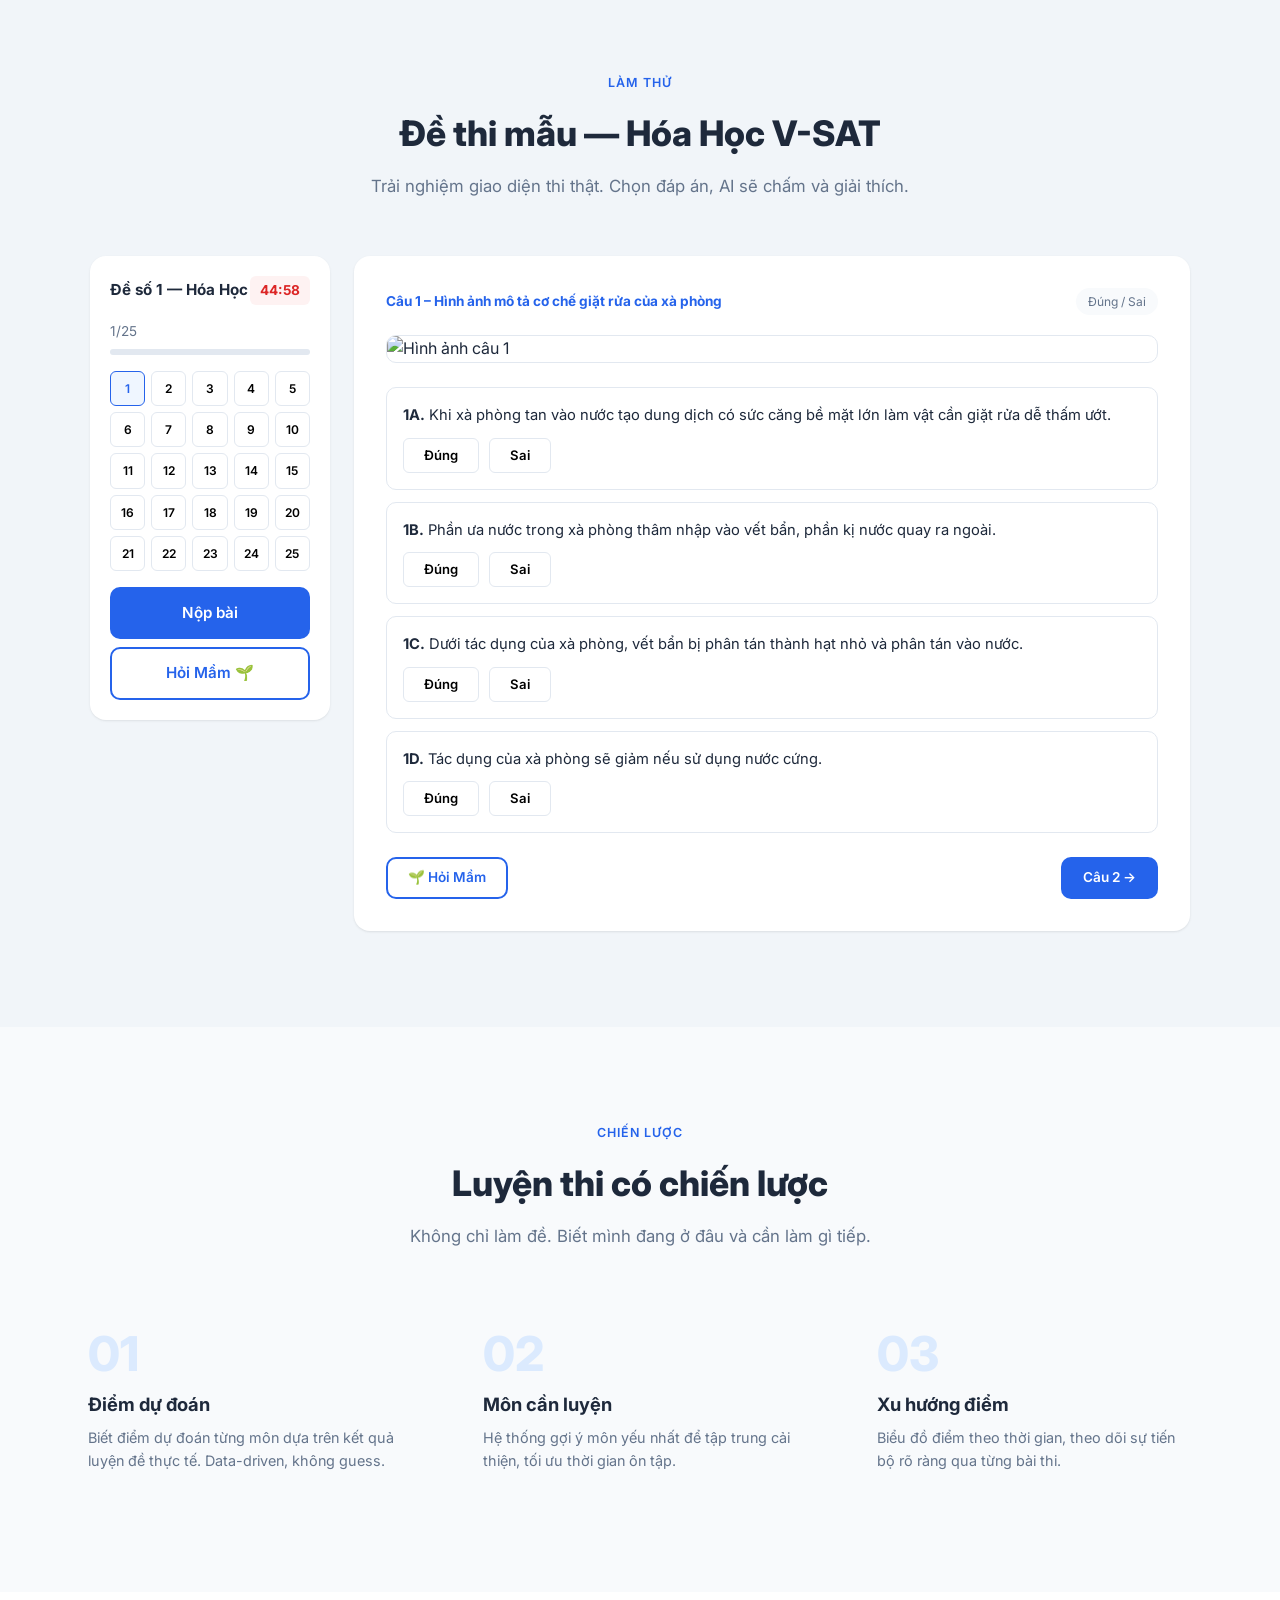
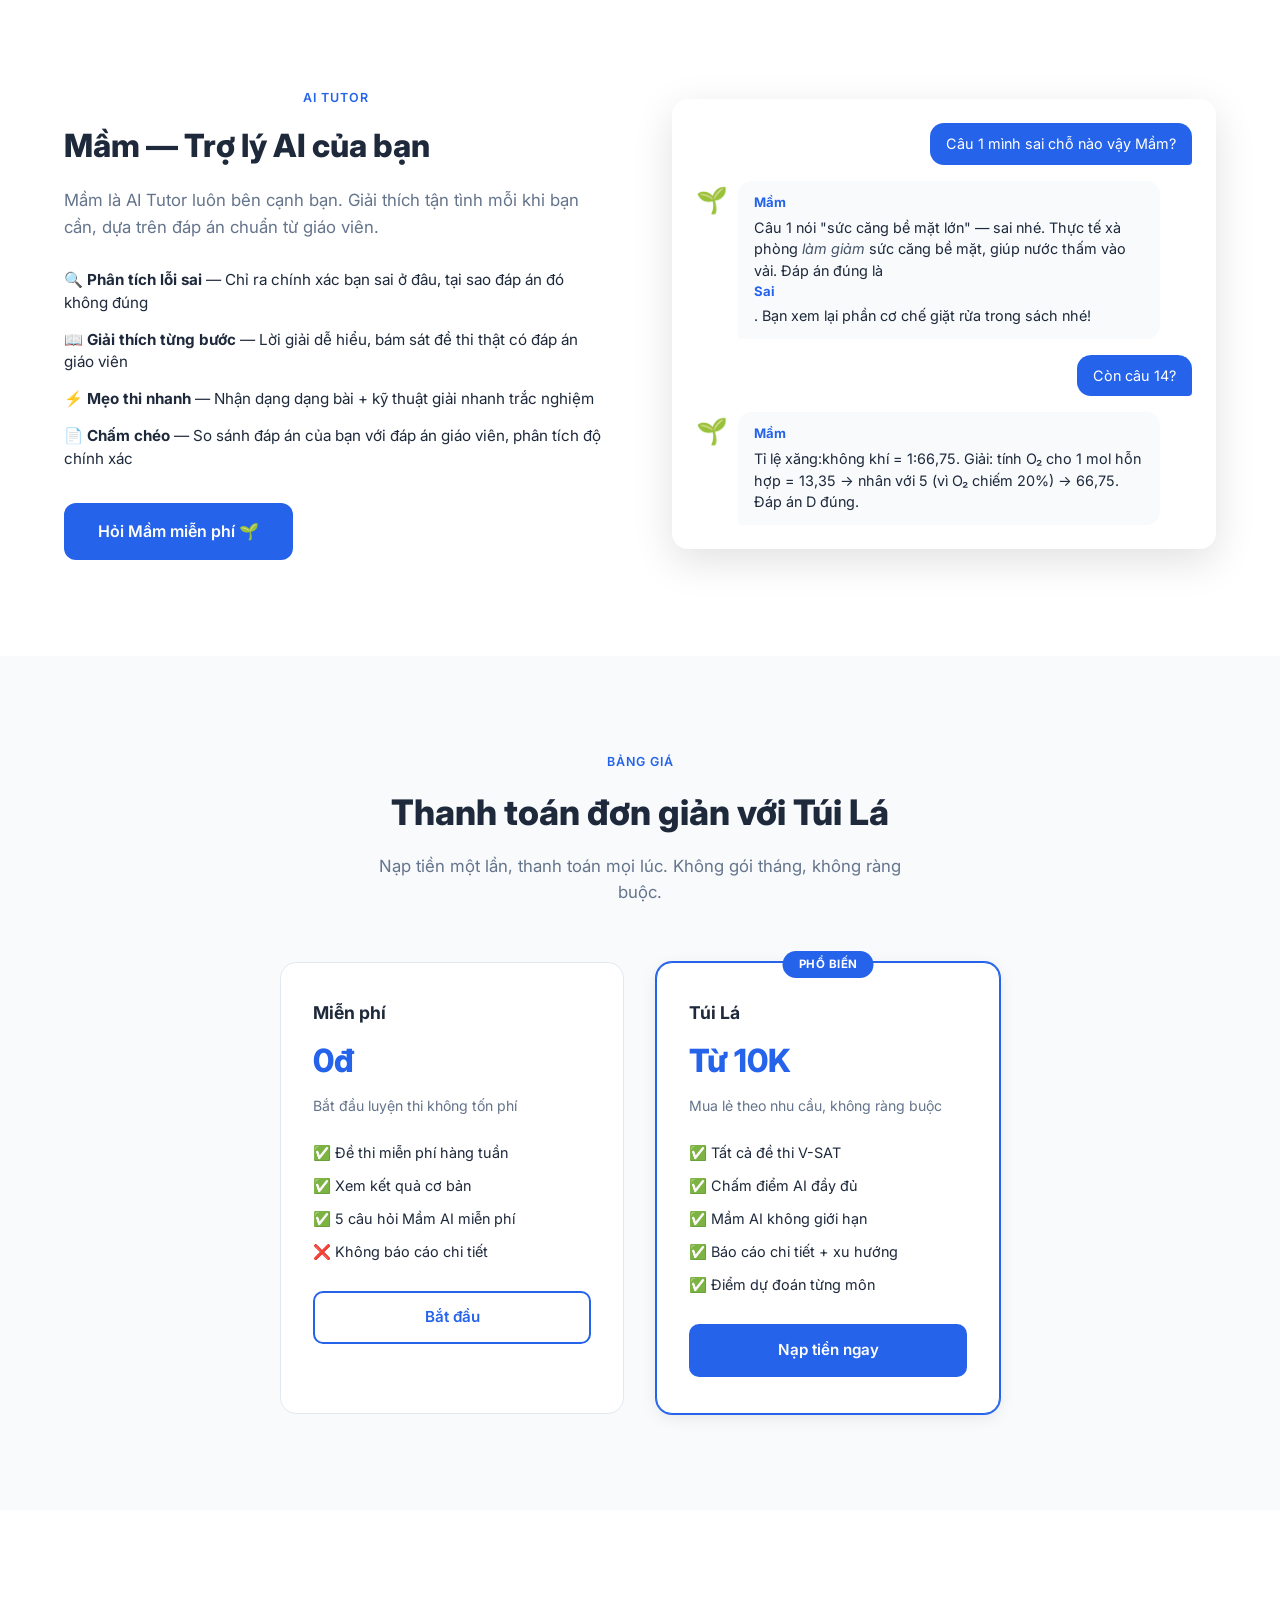
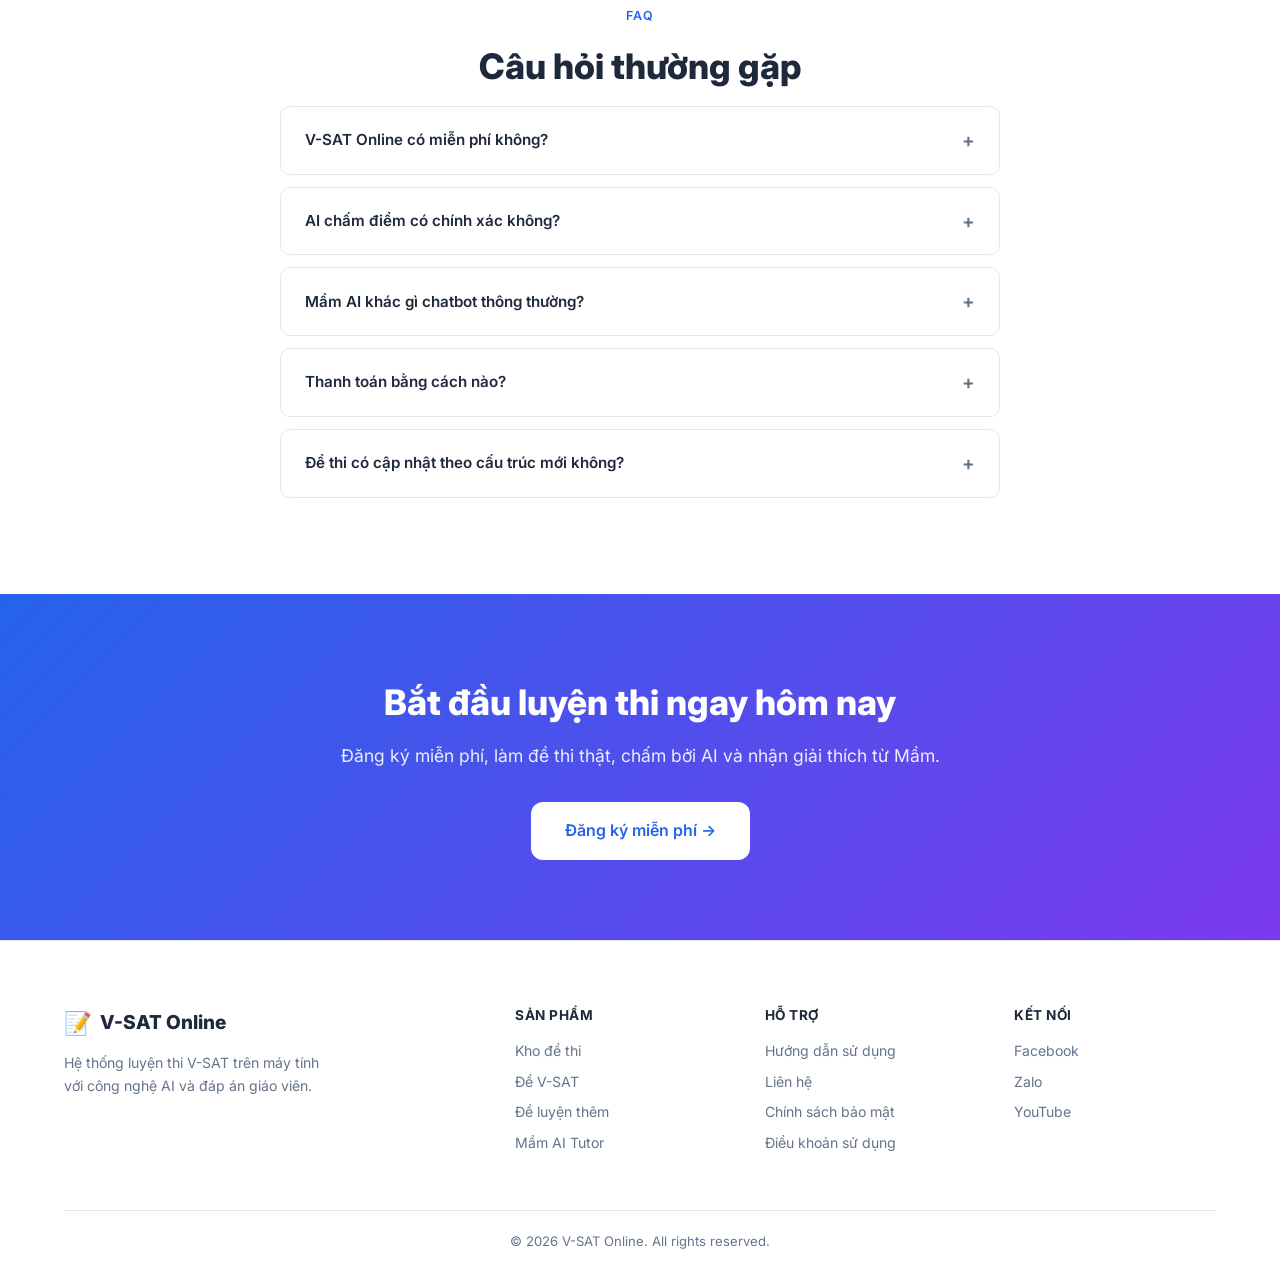
==== commit dab34edf: "Refactor exam pages and routing" ====
--- a/index.html
+++ b/index.html
@@ -39,7 +39,7 @@
       <p class="hero__desc">Hệ thống luyện thi trực tuyến chuẩn định dạng V-SAT, trắc nghiệm & tự luận, chấm điểm AI thông minh, giải thích từng câu bởi <strong>Mầm — AI Tutor</strong>.</p>
       <div class="hero__actions">
         <a href="kho-de.html" class="btn btn--primary btn--lg">Bắt đầu miễn phí →</a>
-        <a href="#exam" class="btn btn--ghost btn--lg">Làm thử đề ↓</a>
+      <a href="exam.html?exam=sample-hoa" class="btn btn--ghost btn--lg">Làm thử đề →</a>
       </div>
       <div class="hero__stats">
         <div class="hero__stat">
@@ -389,6 +389,6 @@
 </div>
 
 <script src="exam-data.js"></script>
-<script src="main.js"></script>
+<script src="js/homepage.js"></script>
 </body>
 </html>
